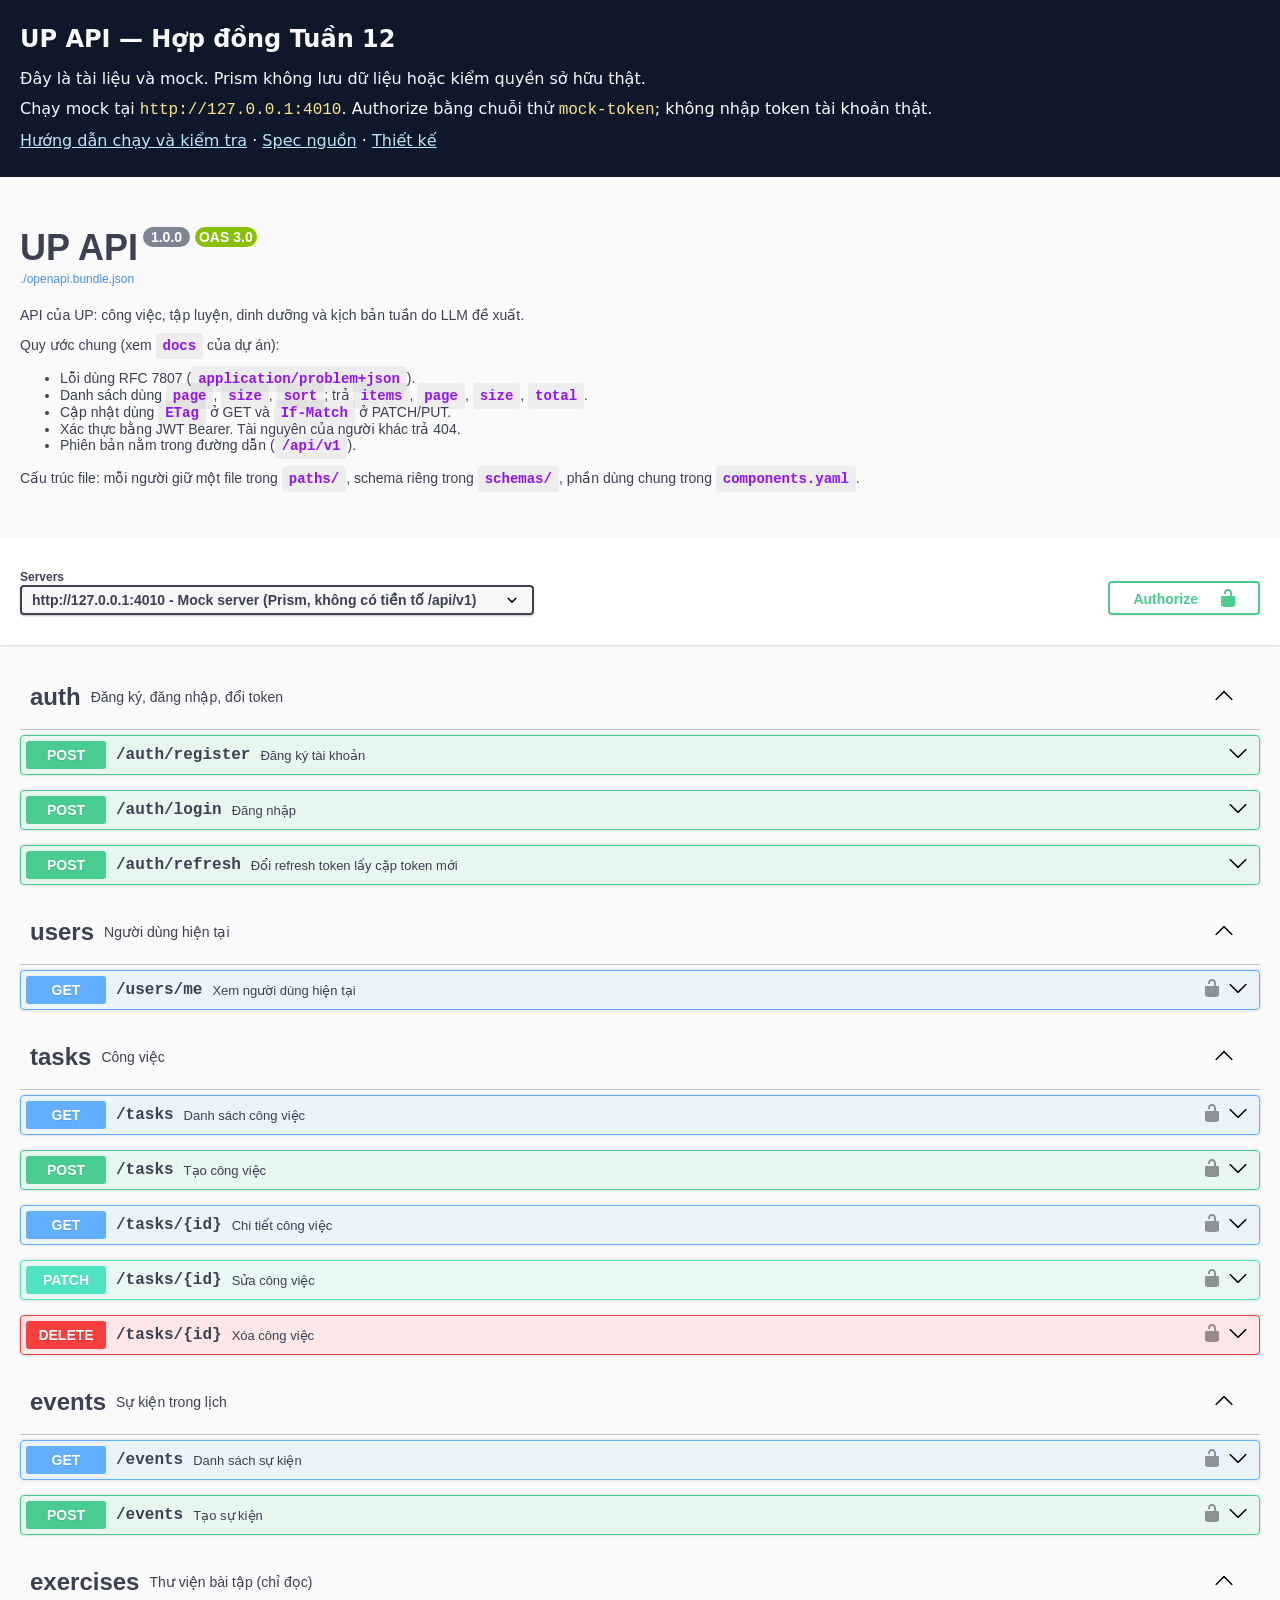
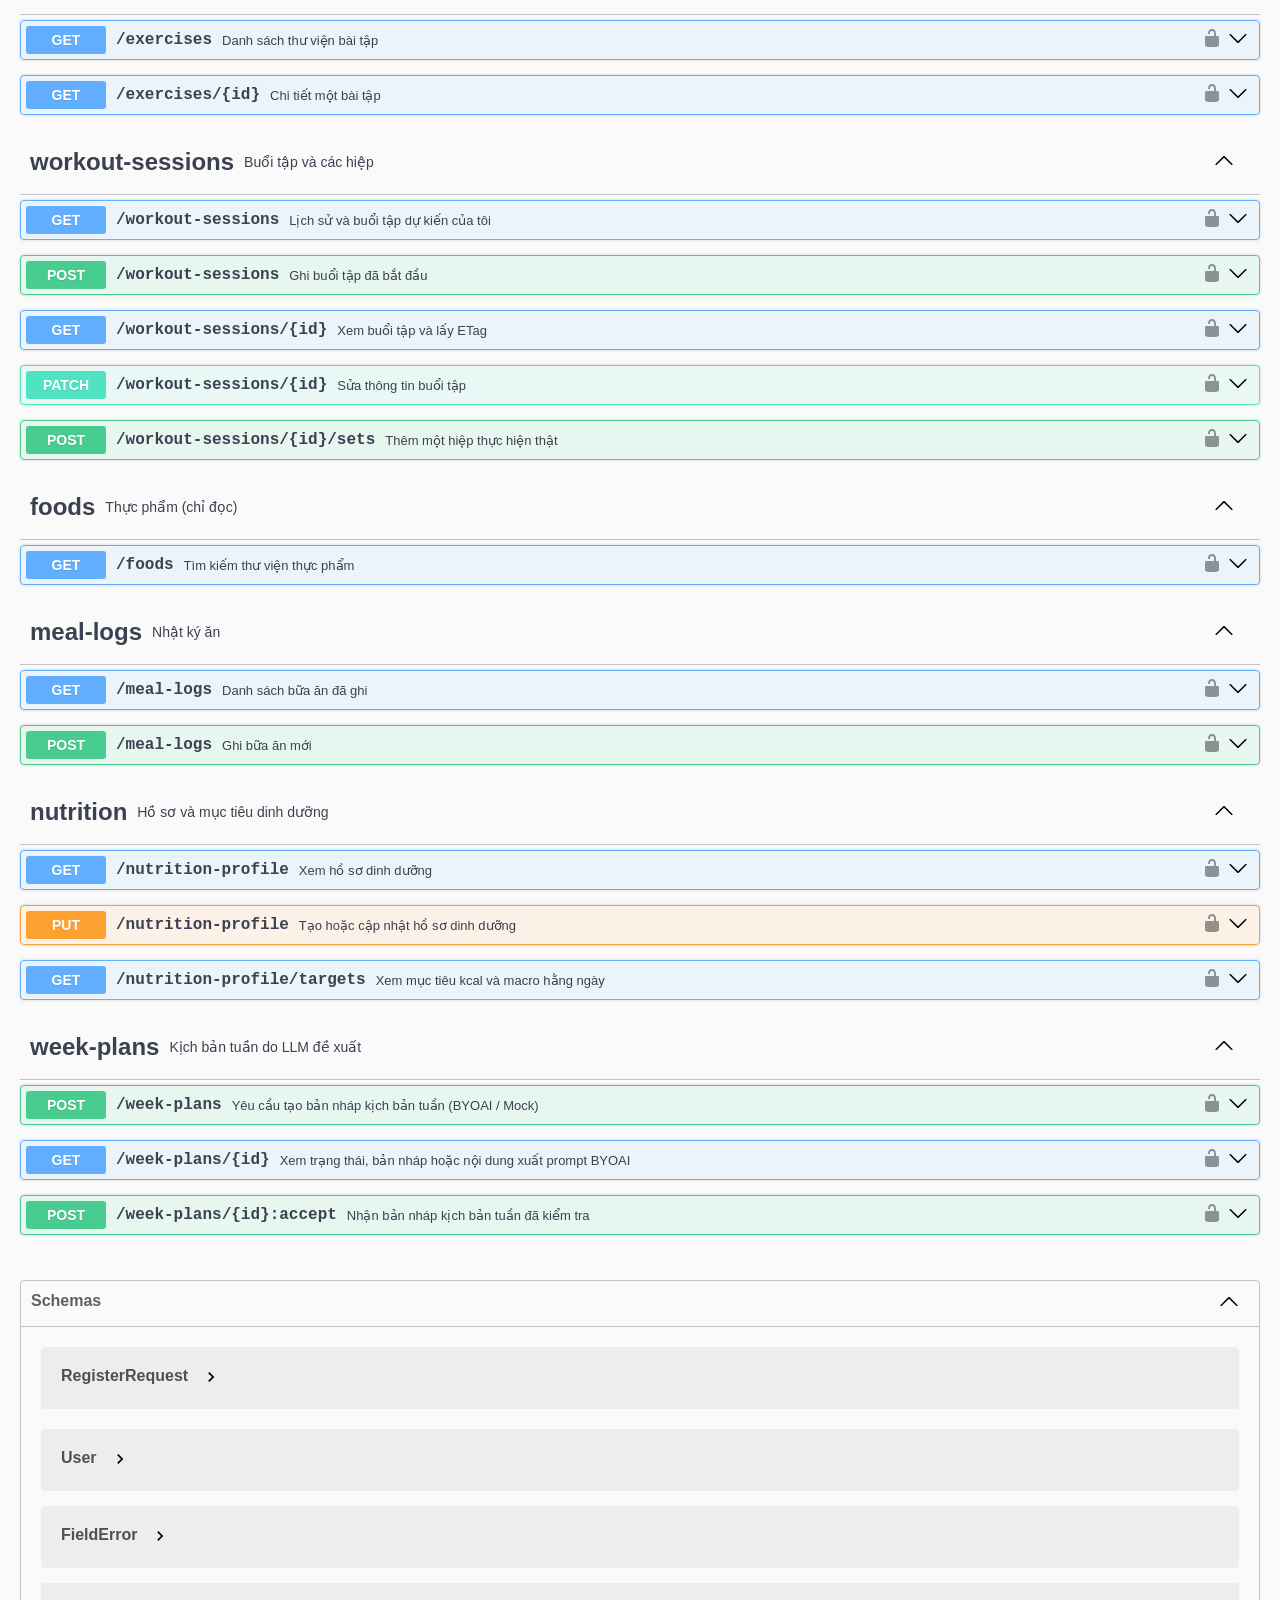
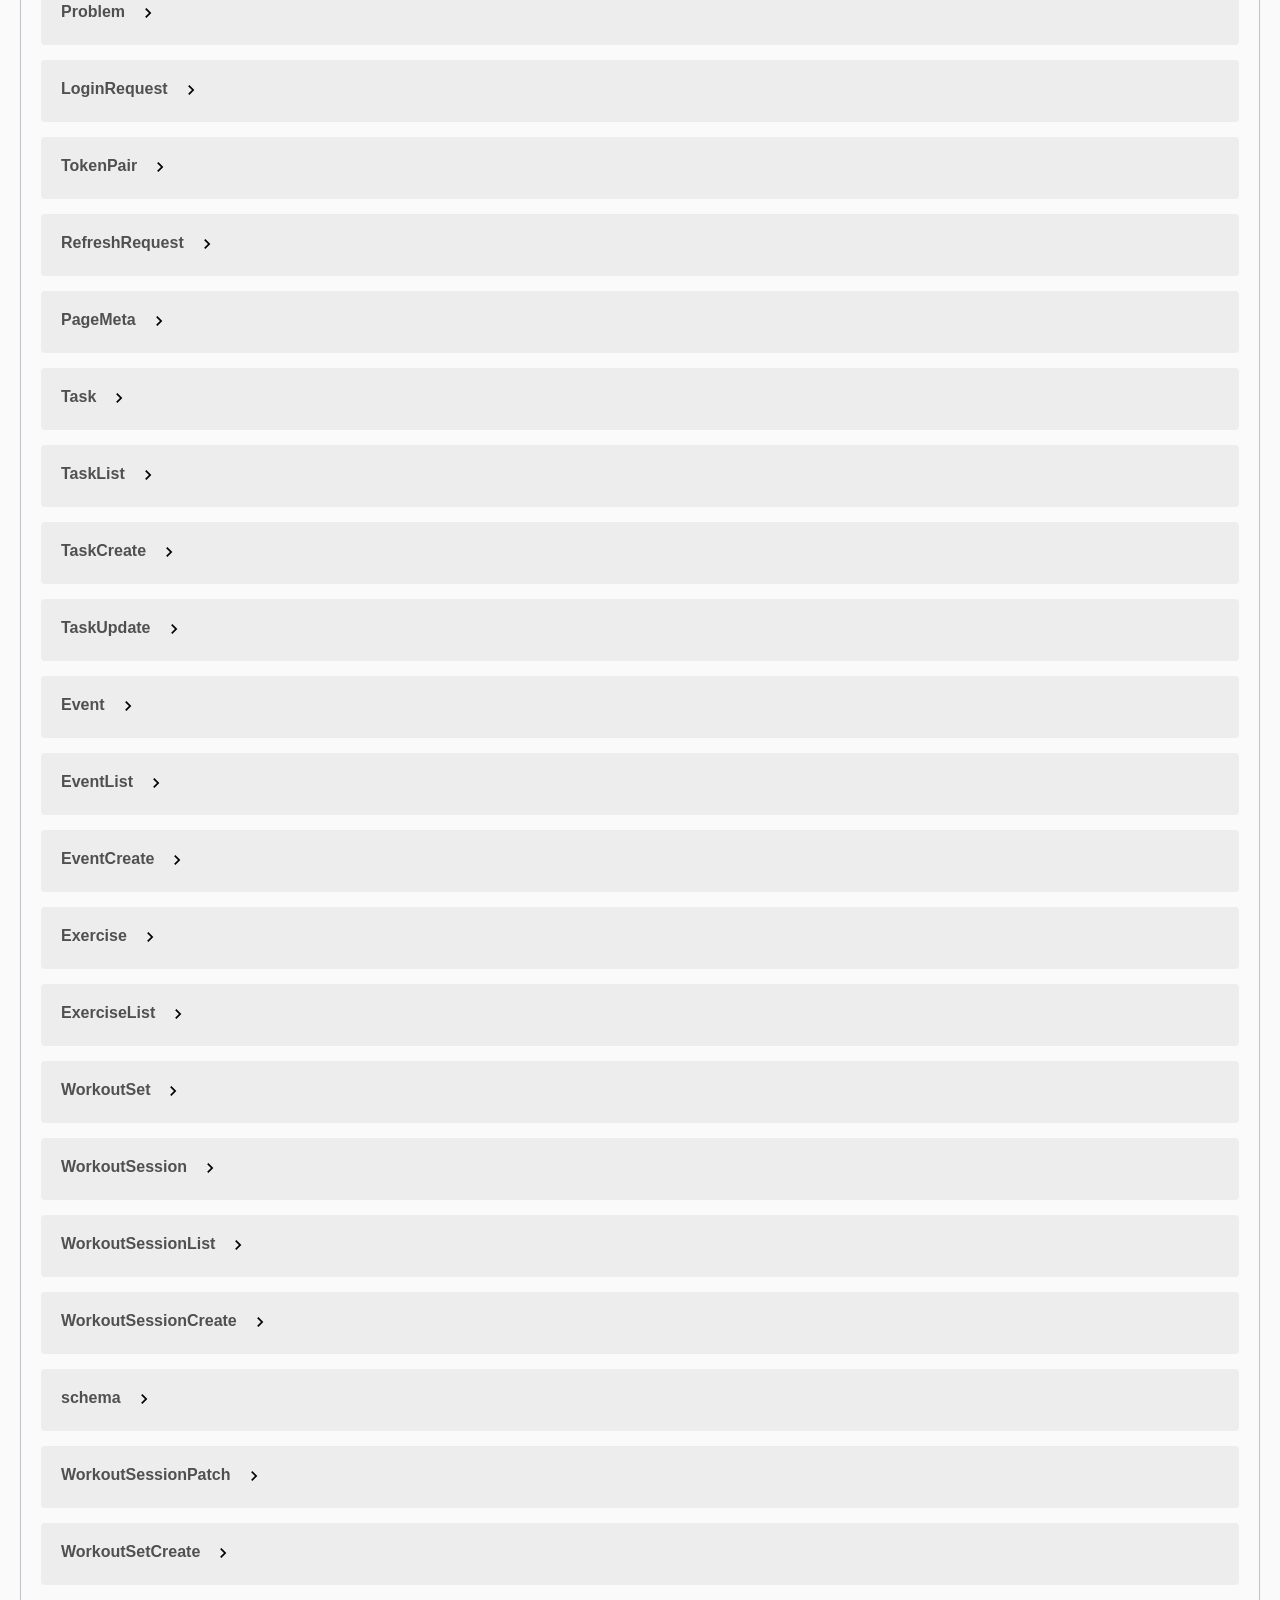
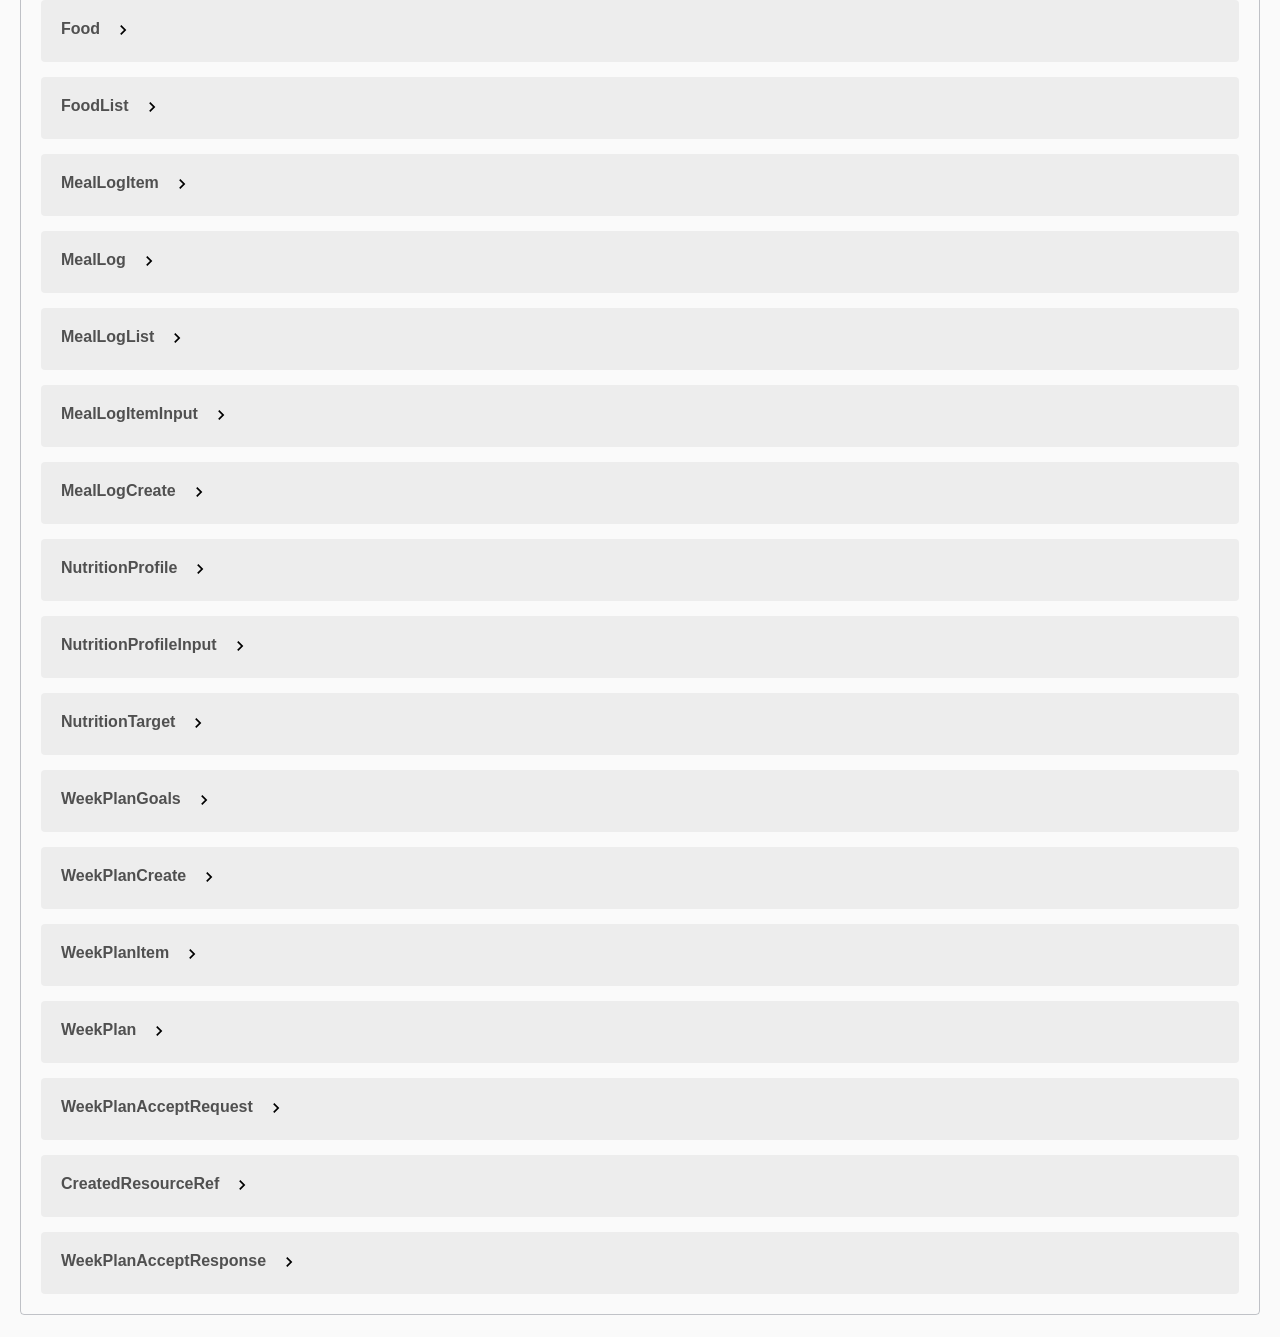
==== api/index.html @ ec5138c1 "feat(docs): add local Swagger UI and browser evidence" ====
<!doctype html>
<html lang="vi">
<head>
  <meta charset="utf-8">
  <meta name="viewport" content="width=device-width, initial-scale=1">
  <title>UP API — Swagger UI Tuần 12</title>
  <link rel="icon" href="data:,">
  <link rel="stylesheet" href="./vendor/swagger-ui/swagger-ui.css">
  <style>
    body { margin: 0; background: #fafafa; }
    .intro { padding: 20px max(20px, calc((100% - 1460px) / 2)); background: #0f172a; color: #f8fafc; font: 16px/1.6 system-ui, sans-serif; }
    .intro h1 { font-size: 24px; margin: 0 0 8px; }
    .intro p { margin: 4px 0; }
    .intro a { color: #bae6fd; }
    .intro code { color: #fde68a; }
    .load-error { margin: 24px; color: #9f1239; font: 16px/1.6 system-ui, sans-serif; }
  </style>
</head>
<body>
  <header class="intro">
    <h1>UP API — Hợp đồng Tuần 12</h1>
    <p>Đây là tài liệu và mock. Prism không lưu dữ liệu hoặc kiểm quyền sở hữu thật.</p>
    <p>Chạy mock tại <code>http://127.0.0.1:4010</code>. Authorize bằng chuỗi thử <code>mock-token</code>; không nhập token tài khoản thật.</p>
    <p><a href="./README.md">Hướng dẫn chạy và kiểm tra</a> · <a href="./openapi.yaml">Spec nguồn</a> · <a href="../design/design.md">Thiết kế</a></p>
  </header>
  <main id="swagger-ui" aria-label="Tài liệu OpenAPI tương tác"></main>
  <p id="load-error" class="load-error" role="alert" hidden>Không tải được Swagger UI hoặc hợp đồng. Hãy chạy HTTP server từ thư mục gốc UP và kiểm tra api/openapi.bundle.json đã được tạo.</p>
  <script src="./vendor/swagger-ui/swagger-ui-bundle.js"></script>
  <script src="./swagger-init.js"></script>
</body>
</html>
---- api/vendor/swagger-ui/swagger-ui.css ----
.swagger-ui{color:#3b4151;font-family:sans-serif}.swagger-ui html{line-height:1.15;-ms-text-size-adjust:100%;-webkit-text-size-adjust:100%}.swagger-ui body{margin:0}.swagger-ui article,.swagger-ui aside,.swagger-ui footer,.swagger-ui header,.swagger-ui nav,.swagger-ui section{display:block}.swagger-ui h1{font-size:2em;margin:.67em 0}.swagger-ui figcaption,.swagger-ui figure,.swagger-ui main{display:block}.swagger-ui figure{margin:1em 40px}.swagger-ui hr{box-sizing:content-box;height:0;overflow:visible}.swagger-ui pre{font-family:monospace,monospace;font-size:1em}.swagger-ui a{background-color:transparent;-webkit-text-decoration-skip:objects}.swagger-ui abbr[title]{border-bottom:none;text-decoration:underline;-webkit-text-decoration:underline dotted;text-decoration:underline dotted}.swagger-ui b,.swagger-ui strong{font-weight:inherit;font-weight:bolder}.swagger-ui code,.swagger-ui kbd,.swagger-ui samp{font-family:monospace,monospace;font-size:1em}.swagger-ui dfn{font-style:italic}.swagger-ui mark{background-color:#ff0;color:#000}.swagger-ui small{font-size:80%}.swagger-ui sub,.swagger-ui sup{font-size:75%;line-height:0;position:relative;vertical-align:baseline}.swagger-ui sub{bottom:-.25em}.swagger-ui sup{top:-.5em}.swagger-ui audio,.swagger-ui video{display:inline-block}.swagger-ui audio:not([controls]){display:none;height:0}.swagger-ui img{border-style:none}.swagger-ui svg:not(:root){overflow:hidden}.swagger-ui button,.swagger-ui input,.swagger-ui optgroup,.swagger-ui select,.swagger-ui textarea{font-family:sans-serif;font-size:100%;line-height:1.15;margin:0}.swagger-ui button,.swagger-ui input{overflow:visible}.swagger-ui button,.swagger-ui select{text-transform:none}.swagger-ui [type=reset],.swagger-ui [type=submit],.swagger-ui button,.swagger-ui html [type=button]{-webkit-appearance:button}.swagger-ui [type=button]::-moz-focus-inner,.swagger-ui [type=reset]::-moz-focus-inner,.swagger-ui [type=submit]::-moz-focus-inner,.swagger-ui button::-moz-focus-inner{border-style:none;padding:0}.swagger-ui [type=button]:-moz-focusring,.swagger-ui [type=reset]:-moz-focusring,.swagger-ui [type=submit]:-moz-focusring,.swagger-ui button:-moz-focusring{outline:1px dotted ButtonText}.swagger-ui fieldset{padding:.35em .75em .625em}.swagger-ui legend{box-sizing:border-box;color:inherit;display:table;max-width:100%;padding:0;white-space:normal}.swagger-ui progress{display:inline-block;vertical-align:baseline}.swagger-ui textarea{overflow:auto}.swagger-ui [type=checkbox],.swagger-ui [type=radio]{box-sizing:border-box;padding:0}.swagger-ui [type=number]::-webkit-inner-spin-button,.swagger-ui [type=number]::-webkit-outer-spin-button{height:auto}.swagger-ui [type=search]{-webkit-appearance:textfield;outline-offset:-2px}.swagger-ui [type=search]::-webkit-search-cancel-button,.swagger-ui [type=search]::-webkit-search-decoration{-webkit-appearance:none}.swagger-ui ::-webkit-file-upload-button{-webkit-appearance:button;font:inherit}.swagger-ui details,.swagger-ui menu{display:block}.swagger-ui summary{display:list-item}.swagger-ui canvas{display:inline-block}.swagger-ui [hidden],.swagger-ui template{display:none}.swagger-ui .debug *{outline:1px solid gold}.swagger-ui .debug-white *{outline:1px solid #fff}.swagger-ui .debug-black *{outline:1px solid #000}.swagger-ui .debug-grid{background:transparent url([data-uri]) repeat 0 0}.swagger-ui .debug-grid-16{background:transparent url([data-uri]) repeat 0 0}.swagger-ui .debug-grid-8-solid{background:#fff url([data-uri]) repeat 0 0}.swagger-ui .debug-grid-16-solid{background:#fff url([data-uri]) repeat 0 0}.swagger-ui .border-box,.swagger-ui a,.swagger-ui article,.swagger-ui body,.swagger-ui code,.swagger-ui dd,.swagger-ui div,.swagger-ui dl,.swagger-ui dt,.swagger-ui fieldset,.swagger-ui footer,.swagger-ui form,.swagger-ui h1,.swagger-ui h2,.swagger-ui h3,.swagger-ui h4,.swagger-ui h5,.swagger-ui h6,.swagger-ui header,.swagger-ui html,.swagger-ui input[type=email],.swagger-ui input[type=number],.swagger-ui input[type=password],.swagger-ui input[type=tel],.swagger-ui input[type=text],.swagger-ui input[type=url],.swagger-ui legend,.swagger-ui li,.swagger-ui main,.swagger-ui ol,.swagger-ui p,.swagger-ui pre,.swagger-ui section,.swagger-ui table,.swagger-ui td,.swagger-ui textarea,.swagger-ui th,.swagger-ui tr,.swagger-ui ul{box-sizing:border-box}.swagger-ui .aspect-ratio{height:0;position:relative}.swagger-ui .aspect-ratio--16x9{padding-bottom:56.25%}.swagger-ui .aspect-ratio--9x16{padding-bottom:177.77%}.swagger-ui .aspect-ratio--4x3{padding-bottom:75%}.swagger-ui .aspect-ratio--3x4{padding-bottom:133.33%}.swagger-ui .aspect-ratio--6x4{padding-bottom:66.6%}.swagger-ui .aspect-ratio--4x6{padding-bottom:150%}.swagger-ui .aspect-ratio--8x5{padding-bottom:62.5%}.swagger-ui .aspect-ratio--5x8{padding-bottom:160%}.swagger-ui .aspect-ratio--7x5{padding-bottom:71.42%}.swagger-ui .aspect-ratio--5x7{padding-bottom:140%}.swagger-ui .aspect-ratio--1x1{padding-bottom:100%}.swagger-ui .aspect-ratio--object{bottom:0;height:100%;left:0;position:absolute;right:0;top:0;width:100%;z-index:100}@media screen and (min-width:30em){.swagger-ui .aspect-ratio-ns{height:0;position:relative}.swagger-ui .aspect-ratio--16x9-ns{padding-bottom:56.25%}.swagger-ui .aspect-ratio--9x16-ns{padding-bottom:177.77%}.swagger-ui .aspect-ratio--4x3-ns{padding-bottom:75%}.swagger-ui .aspect-ratio--3x4-ns{padding-bottom:133.33%}.swagger-ui .aspect-ratio--6x4-ns{padding-bottom:66.6%}.swagger-ui .aspect-ratio--4x6-ns{padding-bottom:150%}.swagger-ui .aspect-ratio--8x5-ns{padding-bottom:62.5%}.swagger-ui .aspect-ratio--5x8-ns{padding-bottom:160%}.swagger-ui .aspect-ratio--7x5-ns{padding-bottom:71.42%}.swagger-ui .aspect-ratio--5x7-ns{padding-bottom:140%}.swagger-ui .aspect-ratio--1x1-ns{padding-bottom:100%}.swagger-ui .aspect-ratio--object-ns{bottom:0;height:100%;left:0;position:absolute;right:0;top:0;width:100%;z-index:100}}@media screen and (min-width:30em)and (max-width:60em){.swagger-ui .aspect-ratio-m{height:0;position:relative}.swagger-ui .aspect-ratio--16x9-m{padding-bottom:56.25%}.swagger-ui .aspect-ratio--9x16-m{padding-bottom:177.77%}.swagger-ui .aspect-ratio--4x3-m{padding-bottom:75%}.swagger-ui .aspect-ratio--3x4-m{padding-bottom:133.33%}.swagger-ui .aspect-ratio--6x4-m{padding-bottom:66.6%}.swagger-ui .aspect-ratio--4x6-m{padding-bottom:150%}.swagger-ui .aspect-ratio--8x5-m{padding-bottom:62.5%}.swagger-ui .aspect-ratio--5x8-m{padding-bottom:160%}.swagger-ui .aspect-ratio--7x5-m{padding-bottom:71.42%}.swagger-ui .aspect-ratio--5x7-m{padding-bottom:140%}.swagger-ui .aspect-ratio--1x1-m{padding-bottom:100%}.swagger-ui .aspect-ratio--object-m{bottom:0;height:100%;left:0;position:absolute;right:0;top:0;width:100%;z-index:100}}@media screen and (min-width:60em){.swagger-ui .aspect-ratio-l{height:0;position:relative}.swagger-ui .aspect-ratio--16x9-l{padding-bottom:56.25%}.swagger-ui .aspect-ratio--9x16-l{padding-bottom:177.77%}.swagger-ui .aspect-ratio--4x3-l{padding-bottom:75%}.swagger-ui .aspect-ratio--3x4-l{padding-bottom:133.33%}.swagger-ui .aspect-ratio--6x4-l{padding-bottom:66.6%}.swagger-ui .aspect-ratio--4x6-l{padding-bottom:150%}.swagger-ui .aspect-ratio--8x5-l{padding-bottom:62.5%}.swagger-ui .aspect-ratio--5x8-l{padding-bottom:160%}.swagger-ui .aspect-ratio--7x5-l{padding-bottom:71.42%}.swagger-ui .aspect-ratio--5x7-l{padding-bottom:140%}.swagger-ui .aspect-ratio--1x1-l{padding-bottom:100%}.swagger-ui .aspect-ratio--object-l{bottom:0;height:100%;left:0;position:absolute;right:0;top:0;width:100%;z-index:100}}.swagger-ui img{max-width:100%}.swagger-ui .cover{background-size:cover!important}.swagger-ui .contain{background-size:contain!important}@media screen and (min-width:30em){.swagger-ui .cover-ns{background-size:cover!important}.swagger-ui .contain-ns{background-size:contain!important}}@media screen and (min-width:30em)and (max-width:60em){.swagger-ui .cover-m{background-size:cover!important}.swagger-ui .contain-m{background-size:contain!important}}@media screen and (min-width:60em){.swagger-ui .cover-l{background-size:cover!important}.swagger-ui .contain-l{background-size:contain!important}}.swagger-ui .bg-center{background-position:50%;background-repeat:no-repeat}.swagger-ui .bg-top{background-position:top;background-repeat:no-repeat}.swagger-ui .bg-right{background-position:100%;background-repeat:no-repeat}.swagger-ui .bg-bottom{background-position:bottom;background-repeat:no-repeat}.swagger-ui .bg-left{background-position:0;background-repeat:no-repeat}@media screen and (min-width:30em){.swagger-ui .bg-center-ns{background-position:50%;background-repeat:no-repeat}.swagger-ui .bg-top-ns{background-position:top;background-repeat:no-repeat}.swagger-ui .bg-right-ns{background-position:100%;background-repeat:no-repeat}.swagger-ui .bg-bottom-ns{background-position:bottom;background-repeat:no-repeat}.swagger-ui .bg-left-ns{background-position:0;background-repeat:no-repeat}}@media screen and (min-width:30em)and (max-width:60em){.swagger-ui .bg-center-m{background-position:50%;background-repeat:no-repeat}.swagger-ui .bg-top-m{background-position:top;background-repeat:no-repeat}.swagger-ui .bg-right-m{background-position:100%;background-repeat:no-repeat}.swagger-ui .bg-bottom-m{background-position:bottom;background-repeat:no-repeat}.swagger-ui .bg-left-m{background-position:0;background-repeat:no-repeat}}@media screen and (min-width:60em){.swagger-ui .bg-center-l{background-position:50%;background-repeat:no-repeat}.swagger-ui .bg-top-l{background-position:top;background-repeat:no-repeat}.swagger-ui .bg-right-l{background-position:100%;background-repeat:no-repeat}.swagger-ui .bg-bottom-l{background-position:bottom;background-repeat:no-repeat}.swagger-ui .bg-left-l{background-position:0;background-repeat:no-repeat}}.swagger-ui .outline{outline:1px solid}.swagger-ui .outline-transparent{outline:1px solid transparent}.swagger-ui .outline-0{outline:0}@media screen and (min-width:30em){.swagger-ui .outline-ns{outline:1px solid}.swagger-ui .outline-transparent-ns{outline:1px solid transparent}.swagger-ui .outline-0-ns{outline:0}}@media screen and (min-width:30em)and (max-width:60em){.swagger-ui .outline-m{outline:1px solid}.swagger-ui .outline-transparent-m{outline:1px solid transparent}.swagger-ui .outline-0-m{outline:0}}@media screen and (min-width:60em){.swagger-ui .outline-l{outline:1px solid}.swagger-ui .outline-transparent-l{outline:1px solid transparent}.swagger-ui .outline-0-l{outline:0}}.swagger-ui .ba{border-style:solid;border-width:1px}.swagger-ui .bt{border-top-style:solid;border-top-width:1px}.swagger-ui .br{border-right-style:solid;border-right-width:1px}.swagger-ui .bb{border-bottom-style:solid;border-bottom-width:1px}.swagger-ui .bl{border-left-style:solid;border-left-width:1px}.swagger-ui .bn{border-style:none;border-width:0}@media screen and (min-width:30em){.swagger-ui .ba-ns{border-style:solid;border-width:1px}.swagger-ui .bt-ns{border-top-style:solid;border-top-width:1px}.swagger-ui .br-ns{border-right-style:solid;border-right-width:1px}.swagger-ui .bb-ns{border-bottom-style:solid;border-bottom-width:1px}.swagger-ui .bl-ns{border-left-style:solid;border-left-width:1px}.swagger-ui .bn-ns{border-style:none;border-width:0}}@media screen and (min-width:30em)and (max-width:60em){.swagger-ui .ba-m{border-style:solid;border-width:1px}.swagger-ui .bt-m{border-top-style:solid;border-top-width:1px}.swagger-ui .br-m{border-right-style:solid;border-right-width:1px}.swagger-ui .bb-m{border-bottom-style:solid;border-bottom-width:1px}.swagger-ui .bl-m{border-left-style:solid;border-left-width:1px}.swagger-ui .bn-m{border-style:none;border-width:0}}@media screen and (min-width:60em){.swagger-ui .ba-l{border-style:solid;border-width:1px}.swagger-ui .bt-l{border-top-style:solid;border-top-width:1px}.swagger-ui .br-l{border-right-style:solid;border-right-width:1px}.swagger-ui .bb-l{border-bottom-style:solid;border-bottom-width:1px}.swagger-ui .bl-l{border-left-style:solid;border-left-width:1px}.swagger-ui .bn-l{border-style:none;border-width:0}}.swagger-ui .b--black{border-color:#000}.swagger-ui .b--near-black{border-color:#111}.swagger-ui .b--dark-gray{border-color:#333}.swagger-ui .b--mid-gray{border-color:#555}.swagger-ui .b--gray{border-color:#777}.swagger-ui .b--silver{border-color:#999}.swagger-ui .b--light-silver{border-color:#aaa}.swagger-ui .b--moon-gray{border-color:#ccc}.swagger-ui .b--light-gray{border-color:#eee}.swagger-ui .b--near-white{border-color:#f4f4f4}.swagger-ui .b--white{border-color:#fff}.swagger-ui .b--white-90{border-color:hsla(0,0%,100%,.9)}.swagger-ui .b--white-80{border-color:hsla(0,0%,100%,.8)}.swagger-ui .b--white-70{border-color:hsla(0,0%,100%,.7)}.swagger-ui .b--white-60{border-color:hsla(0,0%,100%,.6)}.swagger-ui .b--white-50{border-color:hsla(0,0%,100%,.5)}.swagger-ui .b--white-40{border-color:hsla(0,0%,100%,.4)}.swagger-ui .b--white-30{border-color:hsla(0,0%,100%,.3)}.swagger-ui .b--white-20{border-color:hsla(0,0%,100%,.2)}.swagger-ui .b--white-10{border-color:hsla(0,0%,100%,.1)}.swagger-ui .b--white-05{border-color:hsla(0,0%,100%,.05)}.swagger-ui .b--white-025{border-color:hsla(0,0%,100%,.025)}.swagger-ui .b--white-0125{border-color:hsla(0,0%,100%,.013)}.swagger-ui .b--black-90{border-color:rgba(0,0,0,.9)}.swagger-ui .b--black-80{border-color:rgba(0,0,0,.8)}.swagger-ui .b--black-70{border-color:rgba(0,0,0,.7)}.swagger-ui .b--black-60{border-color:rgba(0,0,0,.6)}.swagger-ui .b--black-50{border-color:rgba(0,0,0,.5)}.swagger-ui .b--black-40{border-color:rgba(0,0,0,.4)}.swagger-ui .b--black-30{border-color:rgba(0,0,0,.3)}.swagger-ui .b--black-20{border-color:rgba(0,0,0,.2)}.swagger-ui .b--black-10{border-color:rgba(0,0,0,.1)}.swagger-ui .b--black-05{border-color:rgba(0,0,0,.05)}.swagger-ui .b--black-025{border-color:rgba(0,0,0,.025)}.swagger-ui .b--black-0125{border-color:rgba(0,0,0,.013)}.swagger-ui .b--dark-red{border-color:#e7040f}.swagger-ui .b--red{border-color:#ff4136}.swagger-ui .b--light-red{border-color:#ff725c}.swagger-ui .b--orange{border-color:#ff6300}.swagger-ui .b--gold{border-color:#ffb700}.swagger-ui .b--yellow{border-color:gold}.swagger-ui .b--light-yellow{border-color:#fbf1a9}.swagger-ui .b--purple{border-color:#5e2ca5}.swagger-ui .b--light-purple{border-color:#a463f2}.swagger-ui .b--dark-pink{border-color:#d5008f}.swagger-ui .b--hot-pink{border-color:#ff41b4}.swagger-ui .b--pink{border-color:#ff80cc}.swagger-ui .b--light-pink{border-color:#ffa3d7}.swagger-ui .b--dark-green{border-color:#137752}.swagger-ui .b--green{border-color:#19a974}.swagger-ui .b--light-green{border-color:#9eebcf}.swagger-ui .b--navy{border-color:#001b44}.swagger-ui .b--dark-blue{border-color:#00449e}.swagger-ui .b--blue{border-color:#357edd}.swagger-ui .b--light-blue{border-color:#96ccff}.swagger-ui .b--lightest-blue{border-color:#cdecff}.swagger-ui .b--washed-blue{border-color:#f6fffe}.swagger-ui .b--washed-green{border-color:#e8fdf5}.swagger-ui .b--washed-yellow{border-color:#fffceb}.swagger-ui .b--washed-red{border-color:#ffdfdf}.swagger-ui .b--transparent{border-color:transparent}.swagger-ui .b--inherit{border-color:inherit}.swagger-ui .br0{border-radius:0}.swagger-ui .br1{border-radius:.125rem}.swagger-ui .br2{border-radius:.25rem}.swagger-ui .br3{border-radius:.5rem}.swagger-ui .br4{border-radius:1rem}.swagger-ui .br-100{border-radius:100%}.swagger-ui .br-pill{border-radius:9999px}.swagger-ui .br--bottom{border-top-left-radius:0;border-top-right-radius:0}.swagger-ui .br--top{border-bottom-left-radius:0;border-bottom-right-radius:0}.swagger-ui .br--right{border-bottom-left-radius:0;border-top-left-radius:0}.swagger-ui .br--left{border-bottom-right-radius:0;border-top-right-radius:0}@media screen and (min-width:30em){.swagger-ui .br0-ns{border-radius:0}.swagger-ui .br1-ns{border-radius:.125rem}.swagger-ui .br2-ns{border-radius:.25rem}.swagger-ui .br3-ns{border-radius:.5rem}.swagger-ui .br4-ns{border-radius:1rem}.swagger-ui .br-100-ns{border-radius:100%}.swagger-ui .br-pill-ns{border-radius:9999px}.swagger-ui .br--bottom-ns{border-top-left-radius:0;border-top-right-radius:0}.swagger-ui .br--top-ns{border-bottom-left-radius:0;border-bottom-right-radius:0}.swagger-ui .br--right-ns{border-bottom-left-radius:0;border-top-left-radius:0}.swagger-ui .br--left-ns{border-bottom-right-radius:0;border-top-right-radius:0}}@media screen and (min-width:30em)and (max-width:60em){.swagger-ui .br0-m{border-radius:0}.swagger-ui .br1-m{border-radius:.125rem}.swagger-ui .br2-m{border-radius:.25rem}.swagger-ui .br3-m{border-radius:.5rem}.swagger-ui .br4-m{border-radius:1rem}.swagger-ui .br-100-m{border-radius:100%}.swagger-ui .br-pill-m{border-radius:9999px}.swagger-ui .br--bottom-m{border-top-left-radius:0;border-top-right-radius:0}.swagger-ui .br--top-m{border-bottom-left-radius:0;border-bottom-right-radius:0}.swagger-ui .br--right-m{border-bottom-left-radius:0;border-top-left-radius:0}.swagger-ui .br--left-m{border-bottom-right-radius:0;border-top-right-radius:0}}@media screen and (min-width:60em){.swagger-ui .br0-l{border-radius:0}.swagger-ui .br1-l{border-radius:.125rem}.swagger-ui .br2-l{border-radius:.25rem}.swagger-ui .br3-l{border-radius:.5rem}.swagger-ui .br4-l{border-radius:1rem}.swagger-ui .br-100-l{border-radius:100%}.swagger-ui .br-pill-l{border-radius:9999px}.swagger-ui .br--bottom-l{border-top-left-radius:0;border-top-right-radius:0}.swagger-ui .br--top-l{border-bottom-left-radius:0;border-bottom-right-radius:0}.swagger-ui .br--right-l{border-bottom-left-radius:0;border-top-left-radius:0}.swagger-ui .br--left-l{border-bottom-right-radius:0;border-top-right-radius:0}}.swagger-ui .b--dotted{border-style:dotted}.swagger-ui .b--dashed{border-style:dashed}.swagger-ui .b--solid{border-style:solid}.swagger-ui .b--none{border-style:none}@media screen and (min-width:30em){.swagger-ui .b--dotted-ns{border-style:dotted}.swagger-ui .b--dashed-ns{border-style:dashed}.swagger-ui .b--solid-ns{border-style:solid}.swagger-ui .b--none-ns{border-style:none}}@media screen and (min-width:30em)and (max-width:60em){.swagger-ui .b--dotted-m{border-style:dotted}.swagger-ui .b--dashed-m{border-style:dashed}.swagger-ui .b--solid-m{border-style:solid}.swagger-ui .b--none-m{border-style:none}}@media screen and (min-width:60em){.swagger-ui .b--dotted-l{border-style:dotted}.swagger-ui .b--dashed-l{border-style:dashed}.swagger-ui .b--solid-l{border-style:solid}.swagger-ui .b--none-l{border-style:none}}.swagger-ui .bw0{border-width:0}.swagger-ui .bw1{border-width:.125rem}.swagger-ui .bw2{border-width:.25rem}.swagger-ui .bw3{border-width:.5rem}.swagger-ui .bw4{border-width:1rem}.swagger-ui .bw5{border-width:2rem}.swagger-ui .bt-0{border-top-width:0}.swagger-ui .br-0{border-right-width:0}.swagger-ui .bb-0{border-bottom-width:0}.swagger-ui .bl-0{border-left-width:0}@media screen and (min-width:30em){.swagger-ui .bw0-ns{border-width:0}.swagger-ui .bw1-ns{border-width:.125rem}.swagger-ui .bw2-ns{border-width:.25rem}.swagger-ui .bw3-ns{border-width:.5rem}.swagger-ui .bw4-ns{border-width:1rem}.swagger-ui .bw5-ns{border-width:2rem}.swagger-ui .bt-0-ns{border-top-width:0}.swagger-ui .br-0-ns{border-right-width:0}.swagger-ui .bb-0-ns{border-bottom-width:0}.swagger-ui .bl-0-ns{border-left-width:0}}@media screen and (min-width:30em)and (max-width:60em){.swagger-ui .bw0-m{border-width:0}.swagger-ui .bw1-m{border-width:.125rem}.swagger-ui .bw2-m{border-width:.25rem}.swagger-ui .bw3-m{border-width:.5rem}.swagger-ui .bw4-m{border-width:1rem}.swagger-ui .bw5-m{border-width:2rem}.swagger-ui .bt-0-m{border-top-width:0}.swagger-ui .br-0-m{border-right-width:0}.swagger-ui .bb-0-m{border-bottom-width:0}.swagger-ui .bl-0-m{border-left-width:0}}@media screen and (min-width:60em){.swagger-ui .bw0-l{border-width:0}.swagger-ui .bw1-l{border-width:.125rem}.swagger-ui .bw2-l{border-width:.25rem}.swagger-ui .bw3-l{border-width:.5rem}.swagger-ui .bw4-l{border-width:1rem}.swagger-ui .bw5-l{border-width:2rem}.swagger-ui .bt-0-l{border-top-width:0}.swagger-ui .br-0-l{border-right-width:0}.swagger-ui .bb-0-l{border-bottom-width:0}.swagger-ui .bl-0-l{border-left-width:0}}.swagger-ui .shadow-1{box-shadow:0 0 4px 2px rgba(0,0,0,.2)}.swagger-ui .shadow-2{box-shadow:0 0 8px 2px rgba(0,0,0,.2)}.swagger-ui .shadow-3{box-shadow:2px 2px 4px 2px rgba(0,0,0,.2)}.swagger-ui .shadow-4{box-shadow:2px 2px 8px 0 rgba(0,0,0,.2)}.swagger-ui .shadow-5{box-shadow:4px 4px 8px 0 rgba(0,0,0,.2)}@media screen and (min-width:30em){.swagger-ui .shadow-1-ns{box-shadow:0 0 4px 2px rgba(0,0,0,.2)}.swagger-ui .shadow-2-ns{box-shadow:0 0 8px 2px rgba(0,0,0,.2)}.swagger-ui .shadow-3-ns{box-shadow:2px 2px 4px 2px rgba(0,0,0,.2)}.swagger-ui .shadow-4-ns{box-shadow:2px 2px 8px 0 rgba(0,0,0,.2)}.swagger-ui .shadow-5-ns{box-shadow:4px 4px 8px 0 rgba(0,0,0,.2)}}@media screen and (min-width:30em)and (max-width:60em){.swagger-ui .shadow-1-m{box-shadow:0 0 4px 2px rgba(0,0,0,.2)}.swagger-ui .shadow-2-m{box-shadow:0 0 8px 2px rgba(0,0,0,.2)}.swagger-ui .shadow-3-m{box-shadow:2px 2px 4px 2px rgba(0,0,0,.2)}.swagger-ui .shadow-4-m{box-shadow:2px 2px 8px 0 rgba(0,0,0,.2)}.swagger-ui .shadow-5-m{box-shadow:4px 4px 8px 0 rgba(0,0,0,.2)}}@media screen and (min-width:60em){.swagger-ui .shadow-1-l{box-shadow:0 0 4px 2px rgba(0,0,0,.2)}.swagger-ui .shadow-2-l{box-shadow:0 0 8px 2px rgba(0,0,0,.2)}.swagger-ui .shadow-3-l{box-shadow:2px 2px 4px 2px rgba(0,0,0,.2)}.swagger-ui .shadow-4-l{box-shadow:2px 2px 8px 0 rgba(0,0,0,.2)}.swagger-ui .shadow-5-l{box-shadow:4px 4px 8px 0 rgba(0,0,0,.2)}}.swagger-ui .pre{overflow-x:auto;overflow-y:hidden;overflow:scroll}.swagger-ui .top-0{top:0}.swagger-ui .right-0{right:0}.swagger-ui .bottom-0{bottom:0}.swagger-ui .left-0{left:0}.swagger-ui .top-1{top:1rem}.swagger-ui .right-1{right:1rem}.swagger-ui .bottom-1{bottom:1rem}.swagger-ui .left-1{left:1rem}.swagger-ui .top-2{top:2rem}.swagger-ui .right-2{right:2rem}.swagger-ui .bottom-2{bottom:2rem}.swagger-ui .left-2{left:2rem}.swagger-ui .top--1{top:-1rem}.swagger-ui .right--1{right:-1rem}.swagger-ui .bottom--1{bottom:-1rem}.swagger-ui .left--1{left:-1rem}.swagger-ui .top--2{top:-2rem}.swagger-ui .right--2{right:-2rem}.swagger-ui .bottom--2{bottom:-2rem}.swagger-ui .left--2{left:-2rem}.swagger-ui .absolute--fill{bottom:0;left:0;right:0;top:0}@media screen and (min-width:30em){.swagger-ui .top-0-ns{top:0}.swagger-ui .left-0-ns{left:0}.swagger-ui .right-0-ns{right:0}.swagger-ui .bottom-0-ns{bottom:0}.swagger-ui .top-1-ns{top:1rem}.swagger-ui .left-1-ns{left:1rem}.swagger-ui .right-1-ns{right:1rem}.swagger-ui .bottom-1-ns{bottom:1rem}.swagger-ui .top-2-ns{top:2rem}.swagger-ui .left-2-ns{left:2rem}.swagger-ui .right-2-ns{right:2rem}.swagger-ui .bottom-2-ns{bottom:2rem}.swagger-ui .top--1-ns{top:-1rem}.swagger-ui .right--1-ns{right:-1rem}.swagger-ui .bottom--1-ns{bottom:-1rem}.swagger-ui .left--1-ns{left:-1rem}.swagger-ui .top--2-ns{top:-2rem}.swagger-ui .right--2-ns{right:-2rem}.swagger-ui .bottom--2-ns{bottom:-2rem}.swagger-ui .left--2-ns{left:-2rem}.swagger-ui .absolute--fill-ns{bottom:0;left:0;right:0;top:0}}@media screen and (min-width:30em)and (max-width:60em){.swagger-ui .top-0-m{top:0}.swagger-ui .left-0-m{left:0}.swagger-ui .right-0-m{right:0}.swagger-ui .bottom-0-m{bottom:0}.swagger-ui .top-1-m{top:1rem}.swagger-ui .left-1-m{left:1rem}.swagger-ui .right-1-m{right:1rem}.swagger-ui .bottom-1-m{bottom:1rem}.swagger-ui .top-2-m{top:2rem}.swagger-ui .left-2-m{left:2rem}.swagger-ui .right-2-m{right:2rem}.swagger-ui .bottom-2-m{bottom:2rem}.swagger-ui .top--1-m{top:-1rem}.swagger-ui .right--1-m{right:-1rem}.swagger-ui .bottom--1-m{bottom:-1rem}.swagger-ui .left--1-m{left:-1rem}.swagger-ui .top--2-m{top:-2rem}.swagger-ui .right--2-m{right:-2rem}.swagger-ui .bottom--2-m{bottom:-2rem}.swagger-ui .left--2-m{left:-2rem}.swagger-ui .absolute--fill-m{bottom:0;left:0;right:0;top:0}}@media screen and (min-width:60em){.swagger-ui .top-0-l{top:0}.swagger-ui .left-0-l{left:0}.swagger-ui .right-0-l{right:0}.swagger-ui .bottom-0-l{bottom:0}.swagger-ui .top-1-l{top:1rem}.swagger-ui .left-1-l{left:1rem}.swagger-ui .right-1-l{right:1rem}.swagger-ui .bottom-1-l{bottom:1rem}.swagger-ui .top-2-l{top:2rem}.swagger-ui .left-2-l{left:2rem}.swagger-ui .right-2-l{right:2rem}.swagger-ui .bottom-2-l{bottom:2rem}.swagger-ui .top--1-l{top:-1rem}.swagger-ui .right--1-l{right:-1rem}.swagger-ui .bottom--1-l{bottom:-1rem}.swagger-ui .left--1-l{left:-1rem}.swagger-ui .top--2-l{top:-2rem}.swagger-ui .right--2-l{right:-2rem}.swagger-ui .bottom--2-l{bottom:-2rem}.swagger-ui .left--2-l{left:-2rem}.swagger-ui .absolute--fill-l{bottom:0;left:0;right:0;top:0}}.swagger-ui .cf:after,.swagger-ui .cf:before{content:" ";display:table}.swagger-ui .cf:after{clear:both}.swagger-ui .cf{zoom:1}.swagger-ui .cl{clear:left}.swagger-ui .cr{clear:right}.swagger-ui .cb{clear:both}.swagger-ui .cn{clear:none}@media screen and (min-width:30em){.swagger-ui .cl-ns{clear:left}.swagger-ui .cr-ns{clear:right}.swagger-ui .cb-ns{clear:both}.swagger-ui .cn-ns{clear:none}}@media screen and (min-width:30em)and (max-width:60em){.swagger-ui .cl-m{clear:left}.swagger-ui .cr-m{clear:right}.swagger-ui .cb-m{clear:both}.swagger-ui .cn-m{clear:none}}@media screen and (min-width:60em){.swagger-ui .cl-l{clear:left}.swagger-ui .cr-l{clear:right}.swagger-ui .cb-l{clear:both}.swagger-ui .cn-l{clear:none}}.swagger-ui .flex{display:flex}.swagger-ui .inline-flex{display:inline-flex}.swagger-ui .flex-auto{flex:1 1 auto;min-height:0;min-width:0}.swagger-ui .flex-none{flex:none}.swagger-ui .flex-column{flex-direction:column}.swagger-ui .flex-row{flex-direction:row}.swagger-ui .flex-wrap{flex-wrap:wrap}.swagger-ui .flex-nowrap{flex-wrap:nowrap}.swagger-ui .flex-wrap-reverse{flex-wrap:wrap-reverse}.swagger-ui .flex-column-reverse{flex-direction:column-reverse}.swagger-ui .flex-row-reverse{flex-direction:row-reverse}.swagger-ui .items-start{align-items:flex-start}.swagger-ui .items-end{align-items:flex-end}.swagger-ui .items-center{align-items:center}.swagger-ui .items-baseline{align-items:baseline}.swagger-ui .items-stretch{align-items:stretch}.swagger-ui .self-start{align-self:flex-start}.swagger-ui .self-end{align-self:flex-end}.swagger-ui .self-center{align-self:center}.swagger-ui .self-baseline{align-self:baseline}.swagger-ui .self-stretch{align-self:stretch}.swagger-ui .justify-start{justify-content:flex-start}.swagger-ui .justify-end{justify-content:flex-end}.swagger-ui .justify-center{justify-content:center}.swagger-ui .justify-between{justify-content:space-between}.swagger-ui .justify-around{justify-content:space-around}.swagger-ui .content-start{align-content:flex-start}.swagger-ui .content-end{align-content:flex-end}.swagger-ui .content-center{align-content:center}.swagger-ui .content-between{align-content:space-between}.swagger-ui .content-around{align-content:space-around}.swagger-ui .content-stretch{align-content:stretch}.swagger-ui .order-0{order:0}.swagger-ui .order-1{order:1}.swagger-ui .order-2{order:2}.swagger-ui .order-3{order:3}.swagger-ui .order-4{order:4}.swagger-ui .order-5{order:5}.swagger-ui .order-6{order:6}.swagger-ui .order-7{order:7}.swagger-ui .order-8{order:8}.swagger-ui .order-last{order:99999}.swagger-ui .flex-grow-0{flex-grow:0}.swagger-ui .flex-grow-1{flex-grow:1}.swagger-ui .flex-shrink-0{flex-shrink:0}.swagger-ui .flex-shrink-1{flex-shrink:1}@media screen and (min-width:30em){.swagger-ui .flex-ns{display:flex}.swagger-ui .inline-flex-ns{display:inline-flex}.swagger-ui .flex-auto-ns{flex:1 1 auto;min-height:0;min-width:0}.swagger-ui .flex-none-ns{flex:none}.swagger-ui .flex-column-ns{flex-direction:column}.swagger-ui .flex-row-ns{flex-direction:row}.swagger-ui .flex-wrap-ns{flex-wrap:wrap}.swagger-ui .flex-nowrap-ns{flex-wrap:nowrap}.swagger-ui .flex-wrap-reverse-ns{flex-wrap:wrap-reverse}.swagger-ui .flex-column-reverse-ns{flex-direction:column-reverse}.swagger-ui .flex-row-reverse-ns{flex-direction:row-reverse}.swagger-ui .items-start-ns{align-items:flex-start}.swagger-ui .items-end-ns{align-items:flex-end}.swagger-ui .items-center-ns{align-items:center}.swagger-ui .items-baseline-ns{align-items:baseline}.swagger-ui .items-stretch-ns{align-items:stretch}.swagger-ui .self-start-ns{align-self:flex-start}.swagger-ui .self-end-ns{align-self:flex-end}.swagger-ui .self-center-ns{align-self:center}.swagger-ui .self-baseline-ns{align-self:baseline}.swagger-ui .self-stretch-ns{align-self:stretch}.swagger-ui .justify-start-ns{justify-content:flex-start}.swagger-ui .justify-end-ns{justify-content:flex-end}.swagger-ui .justify-center-ns{justify-content:center}.swagger-ui .justify-between-ns{justify-content:space-between}.swagger-ui .justify-around-ns{justify-content:space-around}.swagger-ui .content-start-ns{align-content:flex-start}.swagger-ui .content-end-ns{align-content:flex-end}.swagger-ui .content-center-ns{align-content:center}.swagger-ui .content-between-ns{align-content:space-between}.swagger-ui .content-around-ns{align-content:space-around}.swagger-ui .content-stretch-ns{align-content:stretch}.swagger-ui .order-0-ns{order:0}.swagger-ui .order-1-ns{order:1}.swagger-ui .order-2-ns{order:2}.swagger-ui .order-3-ns{order:3}.swagger-ui .order-4-ns{order:4}.swagger-ui .order-5-ns{order:5}.swagger-ui .order-6-ns{order:6}.swagger-ui .order-7-ns{order:7}.swagger-ui .order-8-ns{order:8}.swagger-ui .order-last-ns{order:99999}.swagger-ui .flex-grow-0-ns{flex-grow:0}.swagger-ui .flex-grow-1-ns{flex-grow:1}.swagger-ui .flex-shrink-0-ns{flex-shrink:0}.swagger-ui .flex-shrink-1-ns{flex-shrink:1}}@media screen and (min-width:30em)and (max-width:60em){.swagger-ui .flex-m{display:flex}.swagger-ui .inline-flex-m{display:inline-flex}.swagger-ui .flex-auto-m{flex:1 1 auto;min-height:0;min-width:0}.swagger-ui .flex-none-m{flex:none}.swagger-ui .flex-column-m{flex-direction:column}.swagger-ui .flex-row-m{flex-direction:row}.swagger-ui .flex-wrap-m{flex-wrap:wrap}.swagger-ui .flex-nowrap-m{flex-wrap:nowrap}.swagger-ui .flex-wrap-reverse-m{flex-wrap:wrap-reverse}.swagger-ui .flex-column-reverse-m{flex-direction:column-reverse}.swagger-ui .flex-row-reverse-m{flex-direction:row-reverse}.swagger-ui .items-start-m{align-items:flex-start}.swagger-ui .items-end-m{align-items:flex-end}.swagger-ui .items-center-m{align-items:center}.swagger-ui .items-baseline-m{align-items:baseline}.swagger-ui .items-stretch-m{align-items:stretch}.swagger-ui .self-start-m{align-self:flex-start}.swagger-ui .self-end-m{align-self:flex-end}.swagger-ui .self-center-m{align-self:center}.swagger-ui .self-baseline-m{align-self:baseline}.swagger-ui .self-stretch-m{align-self:stretch}.swagger-ui .justify-start-m{justify-content:flex-start}.swagger-ui .justify-end-m{justify-content:flex-end}.swagger-ui .justify-center-m{justify-content:center}.swagger-ui .justify-between-m{justify-content:space-between}.swagger-ui .justify-around-m{justify-content:space-around}.swagger-ui .content-start-m{align-content:flex-start}.swagger-ui .content-end-m{align-content:flex-end}.swagger-ui .content-center-m{align-content:center}.swagger-ui .content-between-m{align-content:space-between}.swagger-ui .content-around-m{align-content:space-around}.swagger-ui .content-stretch-m{align-content:stretch}.swagger-ui .order-0-m{order:0}.swagger-ui .order-1-m{order:1}.swagger-ui .order-2-m{order:2}.swagger-ui .order-3-m{order:3}.swagger-ui .order-4-m{order:4}.swagger-ui .order-5-m{order:5}.swagger-ui .order-6-m{order:6}.swagger-ui .order-7-m{order:7}.swagger-ui .order-8-m{order:8}.swagger-ui .order-last-m{order:99999}.swagger-ui .flex-grow-0-m{flex-grow:0}.swagger-ui .flex-grow-1-m{flex-grow:1}.swagger-ui .flex-shrink-0-m{flex-shrink:0}.swagger-ui .flex-shrink-1-m{flex-shrink:1}}@media screen and (min-width:60em){.swagger-ui .flex-l{display:flex}.swagger-ui .inline-flex-l{display:inline-flex}.swagger-ui .flex-auto-l{flex:1 1 auto;min-height:0;min-width:0}.swagger-ui .flex-none-l{flex:none}.swagger-ui .flex-column-l{flex-direction:column}.swagger-ui .flex-row-l{flex-direction:row}.swagger-ui .flex-wrap-l{flex-wrap:wrap}.swagger-ui .flex-nowrap-l{flex-wrap:nowrap}.swagger-ui .flex-wrap-reverse-l{flex-wrap:wrap-reverse}.swagger-ui .flex-column-reverse-l{flex-direction:column-reverse}.swagger-ui .flex-row-reverse-l{flex-direction:row-reverse}.swagger-ui .items-start-l{align-items:flex-start}.swagger-ui .items-end-l{align-items:flex-end}.swagger-ui .items-center-l{align-items:center}.swagger-ui .items-baseline-l{align-items:baseline}.swagger-ui .items-stretch-l{align-items:stretch}.swagger-ui .self-start-l{align-self:flex-start}.swagger-ui .self-end-l{align-self:flex-end}.swagger-ui .self-center-l{align-self:center}.swagger-ui .self-baseline-l{align-self:baseline}.swagger-ui .self-stretch-l{align-self:stretch}.swagger-ui .justify-start-l{justify-content:flex-start}.swagger-ui .justify-end-l{justify-content:flex-end}.swagger-ui .justify-center-l{justify-content:center}.swagger-ui .justify-between-l{justify-content:space-between}.swagger-ui .justify-around-l{justify-content:space-around}.swagger-ui .content-start-l{align-content:flex-start}.swagger-ui .content-end-l{align-content:flex-end}.swagger-ui .content-center-l{align-content:center}.swagger-ui .content-between-l{align-content:space-between}.swagger-ui .content-around-l{align-content:space-around}.swagger-ui .content-stretch-l{align-content:stretch}.swagger-ui .order-0-l{order:0}.swagger-ui .order-1-l{order:1}.swagger-ui .order-2-l{order:2}.swagger-ui .order-3-l{order:3}.swagger-ui .order-4-l{order:4}.swagger-ui .order-5-l{order:5}.swagger-ui .order-6-l{order:6}.swagger-ui .order-7-l{order:7}.swagger-ui .order-8-l{order:8}.swagger-ui .order-last-l{order:99999}.swagger-ui .flex-grow-0-l{flex-grow:0}.swagger-ui .flex-grow-1-l{flex-grow:1}.swagger-ui .flex-shrink-0-l{flex-shrink:0}.swagger-ui .flex-shrink-1-l{flex-shrink:1}}.swagger-ui .dn{display:none}.swagger-ui .di{display:inline}.swagger-ui .db{display:block}.swagger-ui .dib{display:inline-block}.swagger-ui .dit{display:inline-table}.swagger-ui .dt{display:table}.swagger-ui .dtc{display:table-cell}.swagger-ui .dt-row{display:table-row}.swagger-ui .dt-row-group{display:table-row-group}.swagger-ui .dt-column{display:table-column}.swagger-ui .dt-column-group{display:table-column-group}.swagger-ui .dt--fixed{table-layout:fixed;width:100%}@media screen and (min-width:30em){.swagger-ui .dn-ns{display:none}.swagger-ui .di-ns{display:inline}.swagger-ui .db-ns{display:block}.swagger-ui .dib-ns{display:inline-block}.swagger-ui .dit-ns{display:inline-table}.swagger-ui .dt-ns{display:table}.swagger-ui .dtc-ns{display:table-cell}.swagger-ui .dt-row-ns{display:table-row}.swagger-ui .dt-row-group-ns{display:table-row-group}.swagger-ui .dt-column-ns{display:table-column}.swagger-ui .dt-column-group-ns{display:table-column-group}.swagger-ui .dt--fixed-ns{table-layout:fixed;width:100%}}@media screen and (min-width:30em)and (max-width:60em){.swagger-ui .dn-m{display:none}.swagger-ui .di-m{display:inline}.swagger-ui .db-m{display:block}.swagger-ui .dib-m{display:inline-block}.swagger-ui .dit-m{display:inline-table}.swagger-ui .dt-m{display:table}.swagger-ui .dtc-m{display:table-cell}.swagger-ui .dt-row-m{display:table-row}.swagger-ui .dt-row-group-m{display:table-row-group}.swagger-ui .dt-column-m{display:table-column}.swagger-ui .dt-column-group-m{display:table-column-group}.swagger-ui .dt--fixed-m{table-layout:fixed;width:100%}}@media screen and (min-width:60em){.swagger-ui .dn-l{display:none}.swagger-ui .di-l{display:inline}.swagger-ui .db-l{display:block}.swagger-ui .dib-l{display:inline-block}.swagger-ui .dit-l{display:inline-table}.swagger-ui .dt-l{display:table}.swagger-ui .dtc-l{display:table-cell}.swagger-ui .dt-row-l{display:table-row}.swagger-ui .dt-row-group-l{display:table-row-group}.swagger-ui .dt-column-l{display:table-column}.swagger-ui .dt-column-group-l{display:table-column-group}.swagger-ui .dt--fixed-l{table-layout:fixed;width:100%}}.swagger-ui .fl{_display:inline;float:left}.swagger-ui .fr{_display:inline;float:right}.swagger-ui .fn{float:none}@media screen and (min-width:30em){.swagger-ui .fl-ns{_display:inline;float:left}.swagger-ui .fr-ns{_display:inline;float:right}.swagger-ui .fn-ns{float:none}}@media screen and (min-width:30em)and (max-width:60em){.swagger-ui .fl-m{_display:inline;float:left}.swagger-ui .fr-m{_display:inline;float:right}.swagger-ui .fn-m{float:none}}@media screen and (min-width:60em){.swagger-ui .fl-l{_display:inline;float:left}.swagger-ui .fr-l{_display:inline;float:right}.swagger-ui .fn-l{float:none}}.swagger-ui .sans-serif{font-family:-apple-system,BlinkMacSystemFont,avenir next,avenir,helvetica,helvetica neue,ubuntu,roboto,noto,segoe ui,arial,sans-serif}.swagger-ui .serif{font-family:georgia,serif}.swagger-ui .system-sans-serif{font-family:sans-serif}.swagger-ui .system-serif{font-family:serif}.swagger-ui .code,.swagger-ui code{font-family:Consolas,monaco,monospace}.swagger-ui .courier{font-family:Courier Next,courier,monospace}.swagger-ui .helvetica{font-family:helvetica neue,helvetica,sans-serif}.swagger-ui .avenir{font-family:avenir next,avenir,sans-serif}.swagger-ui .athelas{font-family:athelas,georgia,serif}.swagger-ui .georgia{font-family:georgia,serif}.swagger-ui .times{font-family:times,serif}.swagger-ui .bodoni{font-family:Bodoni MT,serif}.swagger-ui .calisto{font-family:Calisto MT,serif}.swagger-ui .garamond{font-family:garamond,serif}.swagger-ui .baskerville{font-family:baskerville,serif}.swagger-ui .i{font-style:italic}.swagger-ui .fs-normal{font-style:normal}@media screen and (min-width:30em){.swagger-ui .i-ns{font-style:italic}.swagger-ui .fs-normal-ns{font-style:normal}}@media screen and (min-width:30em)and (max-width:60em){.swagger-ui .i-m{font-style:italic}.swagger-ui .fs-normal-m{font-style:normal}}@media screen and (min-width:60em){.swagger-ui .i-l{font-style:italic}.swagger-ui .fs-normal-l{font-style:normal}}.swagger-ui .normal{font-weight:400}.swagger-ui .b{font-weight:700}.swagger-ui .fw1{font-weight:100}.swagger-ui .fw2{font-weight:200}.swagger-ui .fw3{font-weight:300}.swagger-ui .fw4{font-weight:400}.swagger-ui .fw5{font-weight:500}.swagger-ui .fw6{font-weight:600}.swagger-ui .fw7{font-weight:700}.swagger-ui .fw8{font-weight:800}.swagger-ui .fw9{font-weight:900}@media screen and (min-width:30em){.swagger-ui .normal-ns{font-weight:400}.swagger-ui .b-ns{font-weight:700}.swagger-ui .fw1-ns{font-weight:100}.swagger-ui .fw2-ns{font-weight:200}.swagger-ui .fw3-ns{font-weight:300}.swagger-ui .fw4-ns{font-weight:400}.swagger-ui .fw5-ns{font-weight:500}.swagger-ui .fw6-ns{font-weight:600}.swagger-ui .fw7-ns{font-weight:700}.swagger-ui .fw8-ns{font-weight:800}.swagger-ui .fw9-ns{font-weight:900}}@media screen and (min-width:30em)and (max-width:60em){.swagger-ui .normal-m{font-weight:400}.swagger-ui .b-m{font-weight:700}.swagger-ui .fw1-m{font-weight:100}.swagger-ui .fw2-m{font-weight:200}.swagger-ui .fw3-m{font-weight:300}.swagger-ui .fw4-m{font-weight:400}.swagger-ui .fw5-m{font-weight:500}.swagger-ui .fw6-m{font-weight:600}.swagger-ui .fw7-m{font-weight:700}.swagger-ui .fw8-m{font-weight:800}.swagger-ui .fw9-m{font-weight:900}}@media screen and (min-width:60em){.swagger-ui .normal-l{font-weight:400}.swagger-ui .b-l{font-weight:700}.swagger-ui .fw1-l{font-weight:100}.swagger-ui .fw2-l{font-weight:200}.swagger-ui .fw3-l{font-weight:300}.swagger-ui .fw4-l{font-weight:400}.swagger-ui .fw5-l{font-weight:500}.swagger-ui .fw6-l{font-weight:600}.swagger-ui .fw7-l{font-weight:700}.swagger-ui .fw8-l{font-weight:800}.swagger-ui .fw9-l{font-weight:900}}.swagger-ui .input-reset{-webkit-appearance:none;-moz-appearance:none}.swagger-ui .button-reset::-moz-focus-inner,.swagger-ui .input-reset::-moz-focus-inner{border:0;padding:0}.swagger-ui .h1{height:1rem}.swagger-ui .h2{height:2rem}.swagger-ui .h3{height:4rem}.swagger-ui .h4{height:8rem}.swagger-ui .h5{height:16rem}.swagger-ui .h-25{height:25%}.swagger-ui .h-50{height:50%}.swagger-ui .h-75{height:75%}.swagger-ui .h-100{height:100%}.swagger-ui .min-h-100{min-height:100%}.swagger-ui .vh-25{height:25vh}.swagger-ui .vh-50{height:50vh}.swagger-ui .vh-75{height:75vh}.swagger-ui .vh-100{height:100vh}.swagger-ui .min-vh-100{min-height:100vh}.swagger-ui .h-auto{height:auto}.swagger-ui .h-inherit{height:inherit}@media screen and (min-width:30em){.swagger-ui .h1-ns{height:1rem}.swagger-ui .h2-ns{height:2rem}.swagger-ui .h3-ns{height:4rem}.swagger-ui .h4-ns{height:8rem}.swagger-ui .h5-ns{height:16rem}.swagger-ui .h-25-ns{height:25%}.swagger-ui .h-50-ns{height:50%}.swagger-ui .h-75-ns{height:75%}.swagger-ui .h-100-ns{height:100%}.swagger-ui .min-h-100-ns{min-height:100%}.swagger-ui .vh-25-ns{height:25vh}.swagger-ui .vh-50-ns{height:50vh}.swagger-ui .vh-75-ns{height:75vh}.swagger-ui .vh-100-ns{height:100vh}.swagger-ui .min-vh-100-ns{min-height:100vh}.swagger-ui .h-auto-ns{height:auto}.swagger-ui .h-inherit-ns{height:inherit}}@media screen and (min-width:30em)and (max-width:60em){.swagger-ui .h1-m{height:1rem}.swagger-ui .h2-m{height:2rem}.swagger-ui .h3-m{height:4rem}.swagger-ui .h4-m{height:8rem}.swagger-ui .h5-m{height:16rem}.swagger-ui .h-25-m{height:25%}.swagger-ui .h-50-m{height:50%}.swagger-ui .h-75-m{height:75%}.swagger-ui .h-100-m{height:100%}.swagger-ui .min-h-100-m{min-height:100%}.swagger-ui .vh-25-m{height:25vh}.swagger-ui .vh-50-m{height:50vh}.swagger-ui .vh-75-m{height:75vh}.swagger-ui .vh-100-m{height:100vh}.swagger-ui .min-vh-100-m{min-height:100vh}.swagger-ui .h-auto-m{height:auto}.swagger-ui .h-inherit-m{height:inherit}}@media screen and (min-width:60em){.swagger-ui .h1-l{height:1rem}.swagger-ui .h2-l{height:2rem}.swagger-ui .h3-l{height:4rem}.swagger-ui .h4-l{height:8rem}.swagger-ui .h5-l{height:16rem}.swagger-ui .h-25-l{height:25%}.swagger-ui .h-50-l{height:50%}.swagger-ui .h-75-l{height:75%}.swagger-ui .h-100-l{height:100%}.swagger-ui .min-h-100-l{min-height:100%}.swagger-ui .vh-25-l{height:25vh}.swagger-ui .vh-50-l{height:50vh}.swagger-ui .vh-75-l{height:75vh}.swagger-ui .vh-100-l{height:100vh}.swagger-ui .min-vh-100-l{min-height:100vh}.swagger-ui .h-auto-l{height:auto}.swagger-ui .h-inherit-l{height:inherit}}.swagger-ui .tracked{letter-spacing:.1em}.swagger-ui .tracked-tight{letter-spacing:-.05em}.swagger-ui .tracked-mega{letter-spacing:.25em}@media screen and (min-width:30em){.swagger-ui .tracked-ns{letter-spacing:.1em}.swagger-ui .tracked-tight-ns{letter-spacing:-.05em}.swagger-ui .tracked-mega-ns{letter-spacing:.25em}}@media screen and (min-width:30em)and (max-width:60em){.swagger-ui .tracked-m{letter-spacing:.1em}.swagger-ui .tracked-tight-m{letter-spacing:-.05em}.swagger-ui .tracked-mega-m{letter-spacing:.25em}}@media screen and (min-width:60em){.swagger-ui .tracked-l{letter-spacing:.1em}.swagger-ui .tracked-tight-l{letter-spacing:-.05em}.swagger-ui .tracked-mega-l{letter-spacing:.25em}}.swagger-ui .lh-solid{line-height:1}.swagger-ui .lh-title{line-height:1.25}.swagger-ui .lh-copy{line-height:1.5}@media screen and (min-width:30em){.swagger-ui .lh-solid-ns{line-height:1}.swagger-ui .lh-title-ns{line-height:1.25}.swagger-ui .lh-copy-ns{line-height:1.5}}@media screen and (min-width:30em)and (max-width:60em){.swagger-ui .lh-solid-m{line-height:1}.swagger-ui .lh-title-m{line-height:1.25}.swagger-ui .lh-copy-m{line-height:1.5}}@media screen and (min-width:60em){.swagger-ui .lh-solid-l{line-height:1}.swagger-ui .lh-title-l{line-height:1.25}.swagger-ui .lh-copy-l{line-height:1.5}}.swagger-ui .link{-webkit-text-decoration:none;text-decoration:none}.swagger-ui .link,.swagger-ui .link:active,.swagger-ui .link:focus,.swagger-ui .link:hover,.swagger-ui .link:link,.swagger-ui .link:visited{transition:color .15s ease-in}.swagger-ui .link:focus{outline:1px dotted currentColor}.swagger-ui .list{list-style-type:none}.swagger-ui .mw-100{max-width:100%}.swagger-ui .mw1{max-width:1rem}.swagger-ui .mw2{max-width:2rem}.swagger-ui .mw3{max-width:4rem}.swagger-ui .mw4{max-width:8rem}.swagger-ui .mw5{max-width:16rem}.swagger-ui .mw6{max-width:32rem}.swagger-ui .mw7{max-width:48rem}.swagger-ui .mw8{max-width:64rem}.swagger-ui .mw9{max-width:96rem}.swagger-ui .mw-none{max-width:none}@media screen and (min-width:30em){.swagger-ui .mw-100-ns{max-width:100%}.swagger-ui .mw1-ns{max-width:1rem}.swagger-ui .mw2-ns{max-width:2rem}.swagger-ui .mw3-ns{max-width:4rem}.swagger-ui .mw4-ns{max-width:8rem}.swagger-ui .mw5-ns{max-width:16rem}.swagger-ui .mw6-ns{max-width:32rem}.swagger-ui .mw7-ns{max-width:48rem}.swagger-ui .mw8-ns{max-width:64rem}.swagger-ui .mw9-ns{max-width:96rem}.swagger-ui .mw-none-ns{max-width:none}}@media screen and (min-width:30em)and (max-width:60em){.swagger-ui .mw-100-m{max-width:100%}.swagger-ui .mw1-m{max-width:1rem}.swagger-ui .mw2-m{max-width:2rem}.swagger-ui .mw3-m{max-width:4rem}.swagger-ui .mw4-m{max-width:8rem}.swagger-ui .mw5-m{max-width:16rem}.swagger-ui .mw6-m{max-width:32rem}.swagger-ui .mw7-m{max-width:48rem}.swagger-ui .mw8-m{max-width:64rem}.swagger-ui .mw9-m{max-width:96rem}.swagger-ui .mw-none-m{max-width:none}}@media screen and (min-width:60em){.swagger-ui .mw-100-l{max-width:100%}.swagger-ui .mw1-l{max-width:1rem}.swagger-ui .mw2-l{max-width:2rem}.swagger-ui .mw3-l{max-width:4rem}.swagger-ui .mw4-l{max-width:8rem}.swagger-ui .mw5-l{max-width:16rem}.swagger-ui .mw6-l{max-width:32rem}.swagger-ui .mw7-l{max-width:48rem}.swagger-ui .mw8-l{max-width:64rem}.swagger-ui .mw9-l{max-width:96rem}.swagger-ui .mw-none-l{max-width:none}}.swagger-ui .w1{width:1rem}.swagger-ui .w2{width:2rem}.swagger-ui .w3{width:4rem}.swagger-ui .w4{width:8rem}.swagger-ui .w5{width:16rem}.swagger-ui .w-10{width:10%}.swagger-ui .w-20{width:20%}.swagger-ui .w-25{width:25%}.swagger-ui .w-30{width:30%}.swagger-ui .w-33{width:33%}.swagger-ui .w-34{width:34%}.swagger-ui .w-40{width:40%}.swagger-ui .w-50{width:50%}.swagger-ui .w-60{width:60%}.swagger-ui .w-70{width:70%}.swagger-ui .w-75{width:75%}.swagger-ui .w-80{width:80%}.swagger-ui .w-90{width:90%}.swagger-ui .w-100{width:100%}.swagger-ui .w-third{width:33.3333333333%}.swagger-ui .w-two-thirds{width:66.6666666667%}.swagger-ui .w-auto{width:auto}@media screen and (min-width:30em){.swagger-ui .w1-ns{width:1rem}.swagger-ui .w2-ns{width:2rem}.swagger-ui .w3-ns{width:4rem}.swagger-ui .w4-ns{width:8rem}.swagger-ui .w5-ns{width:16rem}.swagger-ui .w-10-ns{width:10%}.swagger-ui .w-20-ns{width:20%}.swagger-ui .w-25-ns{width:25%}.swagger-ui .w-30-ns{width:30%}.swagger-ui .w-33-ns{width:33%}.swagger-ui .w-34-ns{width:34%}.swagger-ui .w-40-ns{width:40%}.swagger-ui .w-50-ns{width:50%}.swagger-ui .w-60-ns{width:60%}.swagger-ui .w-70-ns{width:70%}.swagger-ui .w-75-ns{width:75%}.swagger-ui .w-80-ns{width:80%}.swagger-ui .w-90-ns{width:90%}.swagger-ui .w-100-ns{width:100%}.swagger-ui .w-third-ns{width:33.3333333333%}.swagger-ui .w-two-thirds-ns{width:66.6666666667%}.swagger-ui .w-auto-ns{width:auto}}@media screen and (min-width:30em)and (max-width:60em){.swagger-ui .w1-m{width:1rem}.swagger-ui .w2-m{width:2rem}.swagger-ui .w3-m{width:4rem}.swagger-ui .w4-m{width:8rem}.swagger-ui .w5-m{width:16rem}.swagger-ui .w-10-m{width:10%}.swagger-ui .w-20-m{width:20%}.swagger-ui .w-25-m{width:25%}.swagger-ui .w-30-m{width:30%}.swagger-ui .w-33-m{width:33%}.swagger-ui .w-34-m{width:34%}.swagger-ui .w-40-m{width:40%}.swagger-ui .w-50-m{width:50%}.swagger-ui .w-60-m{width:60%}.swagger-ui .w-70-m{width:70%}.swagger-ui .w-75-m{width:75%}.swagger-ui .w-80-m{width:80%}.swagger-ui .w-90-m{width:90%}.swagger-ui .w-100-m{width:100%}.swagger-ui .w-third-m{width:33.3333333333%}.swagger-ui .w-two-thirds-m{width:66.6666666667%}.swagger-ui .w-auto-m{width:auto}}@media screen and (min-width:60em){.swagger-ui .w1-l{width:1rem}.swagger-ui .w2-l{width:2rem}.swagger-ui .w3-l{width:4rem}.swagger-ui .w4-l{width:8rem}.swagger-ui .w5-l{width:16rem}.swagger-ui .w-10-l{width:10%}.swagger-ui .w-20-l{width:20%}.swagger-ui .w-25-l{width:25%}.swagger-ui .w-30-l{width:30%}.swagger-ui .w-33-l{width:33%}.swagger-ui .w-34-l{width:34%}.swagger-ui .w-40-l{width:40%}.swagger-ui .w-50-l{width:50%}.swagger-ui .w-60-l{width:60%}.swagger-ui .w-70-l{width:70%}.swagger-ui .w-75-l{width:75%}.swagger-ui .w-80-l{width:80%}.swagger-ui .w-90-l{width:90%}.swagger-ui .w-100-l{width:100%}.swagger-ui .w-third-l{width:33.3333333333%}.swagger-ui .w-two-thirds-l{width:66.6666666667%}.swagger-ui .w-auto-l{width:auto}}.swagger-ui .overflow-visible{overflow:visible}.swagger-ui .overflow-hidden{overflow:hidden}.swagger-ui .overflow-scroll{overflow:scroll}.swagger-ui .overflow-auto{overflow:auto}.swagger-ui .overflow-x-visible{overflow-x:visible}.swagger-ui .overflow-x-hidden{overflow-x:hidden}.swagger-ui .overflow-x-scroll{overflow-x:scroll}.swagger-ui .overflow-x-auto{overflow-x:auto}.swagger-ui .overflow-y-visible{overflow-y:visible}.swagger-ui .overflow-y-hidden{overflow-y:hidden}.swagger-ui .overflow-y-scroll{overflow-y:scroll}.swagger-ui .overflow-y-auto{overflow-y:auto}@media screen and (min-width:30em){.swagger-ui .overflow-visible-ns{overflow:visible}.swagger-ui .overflow-hidden-ns{overflow:hidden}.swagger-ui .overflow-scroll-ns{overflow:scroll}.swagger-ui .overflow-auto-ns{overflow:auto}.swagger-ui .overflow-x-visible-ns{overflow-x:visible}.swagger-ui .overflow-x-hidden-ns{overflow-x:hidden}.swagger-ui .overflow-x-scroll-ns{overflow-x:scroll}.swagger-ui .overflow-x-auto-ns{overflow-x:auto}.swagger-ui .overflow-y-visible-ns{overflow-y:visible}.swagger-ui .overflow-y-hidden-ns{overflow-y:hidden}.swagger-ui .overflow-y-scroll-ns{overflow-y:scroll}.swagger-ui .overflow-y-auto-ns{overflow-y:auto}}@media screen and (min-width:30em)and (max-width:60em){.swagger-ui .overflow-visible-m{overflow:visible}.swagger-ui .overflow-hidden-m{overflow:hidden}.swagger-ui .overflow-scroll-m{overflow:scroll}.swagger-ui .overflow-auto-m{overflow:auto}.swagger-ui .overflow-x-visible-m{overflow-x:visible}.swagger-ui .overflow-x-hidden-m{overflow-x:hidden}.swagger-ui .overflow-x-scroll-m{overflow-x:scroll}.swagger-ui .overflow-x-auto-m{overflow-x:auto}.swagger-ui .overflow-y-visible-m{overflow-y:visible}.swagger-ui .overflow-y-hidden-m{overflow-y:hidden}.swagger-ui .overflow-y-scroll-m{overflow-y:scroll}.swagger-ui .overflow-y-auto-m{overflow-y:auto}}@media screen and (min-width:60em){.swagger-ui .overflow-visible-l{overflow:visible}.swagger-ui .overflow-hidden-l{overflow:hidden}.swagger-ui .overflow-scroll-l{overflow:scroll}.swagger-ui .overflow-auto-l{overflow:auto}.swagger-ui .overflow-x-visible-l{overflow-x:visible}.swagger-ui .overflow-x-hidden-l{overflow-x:hidden}.swagger-ui .overflow-x-scroll-l{overflow-x:scroll}.swagger-ui .overflow-x-auto-l{overflow-x:auto}.swagger-ui .overflow-y-visible-l{overflow-y:visible}.swagger-ui .overflow-y-hidden-l{overflow-y:hidden}.swagger-ui .overflow-y-scroll-l{overflow-y:scroll}.swagger-ui .overflow-y-auto-l{overflow-y:auto}}.swagger-ui .static{position:static}.swagger-ui .relative{position:relative}.swagger-ui .absolute{position:absolute}.swagger-ui .fixed{position:fixed}@media screen and (min-width:30em){.swagger-ui .static-ns{position:static}.swagger-ui .relative-ns{position:relative}.swagger-ui .absolute-ns{position:absolute}.swagger-ui .fixed-ns{position:fixed}}@media screen and (min-width:30em)and (max-width:60em){.swagger-ui .static-m{position:static}.swagger-ui .relative-m{position:relative}.swagger-ui .absolute-m{position:absolute}.swagger-ui .fixed-m{position:fixed}}@media screen and (min-width:60em){.swagger-ui .static-l{position:static}.swagger-ui .relative-l{position:relative}.swagger-ui .absolute-l{position:absolute}.swagger-ui .fixed-l{position:fixed}}.swagger-ui .o-100{opacity:1}.swagger-ui .o-90{opacity:.9}.swagger-ui .o-80{opacity:.8}.swagger-ui .o-70{opacity:.7}.swagger-ui .o-60{opacity:.6}.swagger-ui .o-50{opacity:.5}.swagger-ui .o-40{opacity:.4}.swagger-ui .o-30{opacity:.3}.swagger-ui .o-20{opacity:.2}.swagger-ui .o-10{opacity:.1}.swagger-ui .o-05{opacity:.05}.swagger-ui .o-025{opacity:.025}.swagger-ui .o-0{opacity:0}.swagger-ui .rotate-45{transform:rotate(45deg)}.swagger-ui .rotate-90{transform:rotate(90deg)}.swagger-ui .rotate-135{transform:rotate(135deg)}.swagger-ui .rotate-180{transform:rotate(180deg)}.swagger-ui .rotate-225{transform:rotate(225deg)}.swagger-ui .rotate-270{transform:rotate(270deg)}.swagger-ui .rotate-315{transform:rotate(315deg)}@media screen and (min-width:30em){.swagger-ui .rotate-45-ns{transform:rotate(45deg)}.swagger-ui .rotate-90-ns{transform:rotate(90deg)}.swagger-ui .rotate-135-ns{transform:rotate(135deg)}.swagger-ui .rotate-180-ns{transform:rotate(180deg)}.swagger-ui .rotate-225-ns{transform:rotate(225deg)}.swagger-ui .rotate-270-ns{transform:rotate(270deg)}.swagger-ui .rotate-315-ns{transform:rotate(315deg)}}@media screen and (min-width:30em)and (max-width:60em){.swagger-ui .rotate-45-m{transform:rotate(45deg)}.swagger-ui .rotate-90-m{transform:rotate(90deg)}.swagger-ui .rotate-135-m{transform:rotate(135deg)}.swagger-ui .rotate-180-m{transform:rotate(180deg)}.swagger-ui .rotate-225-m{transform:rotate(225deg)}.swagger-ui .rotate-270-m{transform:rotate(270deg)}.swagger-ui .rotate-315-m{transform:rotate(315deg)}}@media screen and (min-width:60em){.swagger-ui .rotate-45-l{transform:rotate(45deg)}.swagger-ui .rotate-90-l{transform:rotate(90deg)}.swagger-ui .rotate-135-l{transform:rotate(135deg)}.swagger-ui .rotate-180-l{transform:rotate(180deg)}.swagger-ui .rotate-225-l{transform:rotate(225deg)}.swagger-ui .rotate-270-l{transform:rotate(270deg)}.swagger-ui .rotate-315-l{transform:rotate(315deg)}}.swagger-ui .black-90{color:rgba(0,0,0,.9)}.swagger-ui .black-80{color:rgba(0,0,0,.8)}.swagger-ui .black-70{color:rgba(0,0,0,.7)}.swagger-ui .black-60{color:rgba(0,0,0,.6)}.swagger-ui .black-50{color:rgba(0,0,0,.5)}.swagger-ui .black-40{color:rgba(0,0,0,.4)}.swagger-ui .black-30{color:rgba(0,0,0,.3)}.swagger-ui .black-20{color:rgba(0,0,0,.2)}.swagger-ui .black-10{color:rgba(0,0,0,.1)}.swagger-ui .black-05{color:rgba(0,0,0,.05)}.swagger-ui .white-90{color:hsla(0,0%,100%,.9)}.swagger-ui .white-80{color:hsla(0,0%,100%,.8)}.swagger-ui .white-70{color:hsla(0,0%,100%,.7)}.swagger-ui .white-60{color:hsla(0,0%,100%,.6)}.swagger-ui .white-50{color:hsla(0,0%,100%,.5)}.swagger-ui .white-40{color:hsla(0,0%,100%,.4)}.swagger-ui .white-30{color:hsla(0,0%,100%,.3)}.swagger-ui .white-20{color:hsla(0,0%,100%,.2)}.swagger-ui .white-10{color:hsla(0,0%,100%,.1)}.swagger-ui .black{color:#000}.swagger-ui .near-black{color:#111}.swagger-ui .dark-gray{color:#333}.swagger-ui .mid-gray{color:#555}.swagger-ui .gray{color:#777}.swagger-ui .silver{color:#999}.swagger-ui .light-silver{color:#aaa}.swagger-ui .moon-gray{color:#ccc}.swagger-ui .light-gray{color:#eee}.swagger-ui .near-white{color:#f4f4f4}.swagger-ui .white{color:#fff}.swagger-ui .dark-red{color:#e7040f}.swagger-ui .red{color:#ff4136}.swagger-ui .light-red{color:#ff725c}.swagger-ui .orange{color:#ff6300}.swagger-ui .gold{color:#ffb700}.swagger-ui .yellow{color:gold}.swagger-ui .light-yellow{color:#fbf1a9}.swagger-ui .purple{color:#5e2ca5}.swagger-ui .light-purple{color:#a463f2}.swagger-ui .dark-pink{color:#d5008f}.swagger-ui .hot-pink{color:#ff41b4}.swagger-ui .pink{color:#ff80cc}.swagger-ui .light-pink{color:#ffa3d7}.swagger-ui .dark-green{color:#137752}.swagger-ui .green{color:#19a974}.swagger-ui .light-green{color:#9eebcf}.swagger-ui .navy{color:#001b44}.swagger-ui .dark-blue{color:#00449e}.swagger-ui .blue{color:#357edd}.swagger-ui .light-blue{color:#96ccff}.swagger-ui .lightest-blue{color:#cdecff}.swagger-ui .washed-blue{color:#f6fffe}.swagger-ui .washed-green{color:#e8fdf5}.swagger-ui .washed-yellow{color:#fffceb}.swagger-ui .washed-red{color:#ffdfdf}.swagger-ui .color-inherit{color:inherit}.swagger-ui .bg-black-90{background-color:rgba(0,0,0,.9)}.swagger-ui .bg-black-80{background-color:rgba(0,0,0,.8)}.swagger-ui .bg-black-70{background-color:rgba(0,0,0,.7)}.swagger-ui .bg-black-60{background-color:rgba(0,0,0,.6)}.swagger-ui .bg-black-50{background-color:rgba(0,0,0,.5)}.swagger-ui .bg-black-40{background-color:rgba(0,0,0,.4)}.swagger-ui .bg-black-30{background-color:rgba(0,0,0,.3)}.swagger-ui .bg-black-20{background-color:rgba(0,0,0,.2)}.swagger-ui .bg-black-10{background-color:rgba(0,0,0,.1)}.swagger-ui .bg-black-05{background-color:rgba(0,0,0,.05)}.swagger-ui .bg-white-90{background-color:hsla(0,0%,100%,.9)}.swagger-ui .bg-white-80{background-color:hsla(0,0%,100%,.8)}.swagger-ui .bg-white-70{background-color:hsla(0,0%,100%,.7)}.swagger-ui .bg-white-60{background-color:hsla(0,0%,100%,.6)}.swagger-ui .bg-white-50{background-color:hsla(0,0%,100%,.5)}.swagger-ui .bg-white-40{background-color:hsla(0,0%,100%,.4)}.swagger-ui .bg-white-30{background-color:hsla(0,0%,100%,.3)}.swagger-ui .bg-white-20{background-color:hsla(0,0%,100%,.2)}.swagger-ui .bg-white-10{background-color:hsla(0,0%,100%,.1)}.swagger-ui .bg-black{background-color:#000}.swagger-ui .bg-near-black{background-color:#111}.swagger-ui .bg-dark-gray{background-color:#333}.swagger-ui .bg-mid-gray{background-color:#555}.swagger-ui .bg-gray{background-color:#777}.swagger-ui .bg-silver{background-color:#999}.swagger-ui .bg-light-silver{background-color:#aaa}.swagger-ui .bg-moon-gray{background-color:#ccc}.swagger-ui .bg-light-gray{background-color:#eee}.swagger-ui .bg-near-white{background-color:#f4f4f4}.swagger-ui .bg-white{background-color:#fff}.swagger-ui .bg-transparent{background-color:transparent}.swagger-ui .bg-dark-red{background-color:#e7040f}.swagger-ui .bg-red{background-color:#ff4136}.swagger-ui .bg-light-red{background-color:#ff725c}.swagger-ui .bg-orange{background-color:#ff6300}.swagger-ui .bg-gold{background-color:#ffb700}.swagger-ui .bg-yellow{background-color:gold}.swagger-ui .bg-light-yellow{background-color:#fbf1a9}.swagger-ui .bg-purple{background-color:#5e2ca5}.swagger-ui .bg-light-purple{background-color:#a463f2}.swagger-ui .bg-dark-pink{background-color:#d5008f}.swagger-ui .bg-hot-pink{background-color:#ff41b4}.swagger-ui .bg-pink{background-color:#ff80cc}.swagger-ui .bg-light-pink{background-color:#ffa3d7}.swagger-ui .bg-dark-green{background-color:#137752}.swagger-ui .bg-green{background-color:#19a974}.swagger-ui .bg-light-green{background-color:#9eebcf}.swagger-ui .bg-navy{background-color:#001b44}.swagger-ui .bg-dark-blue{background-color:#00449e}.swagger-ui .bg-blue{background-color:#357edd}.swagger-ui .bg-light-blue{background-color:#96ccff}.swagger-ui .bg-lightest-blue{background-color:#cdecff}.swagger-ui .bg-washed-blue{background-color:#f6fffe}.swagger-ui .bg-washed-green{background-color:#e8fdf5}.swagger-ui .bg-washed-yellow{background-color:#fffceb}.swagger-ui .bg-washed-red{background-color:#ffdfdf}.swagger-ui .bg-inherit{background-color:inherit}.swagger-ui .hover-black:focus,.swagger-ui .hover-black:hover{color:#000}.swagger-ui .hover-near-black:focus,.swagger-ui .hover-near-black:hover{color:#111}.swagger-ui .hover-dark-gray:focus,.swagger-ui .hover-dark-gray:hover{color:#333}.swagger-ui .hover-mid-gray:focus,.swagger-ui .hover-mid-gray:hover{color:#555}.swagger-ui .hover-gray:focus,.swagger-ui .hover-gray:hover{color:#777}.swagger-ui .hover-silver:focus,.swagger-ui .hover-silver:hover{color:#999}.swagger-ui .hover-light-silver:focus,.swagger-ui .hover-light-silver:hover{color:#aaa}.swagger-ui .hover-moon-gray:focus,.swagger-ui .hover-moon-gray:hover{color:#ccc}.swagger-ui .hover-light-gray:focus,.swagger-ui .hover-light-gray:hover{color:#eee}.swagger-ui .hover-near-white:focus,.swagger-ui .hover-near-white:hover{color:#f4f4f4}.swagger-ui .hover-white:focus,.swagger-ui .hover-white:hover{color:#fff}.swagger-ui .hover-black-90:focus,.swagger-ui .hover-black-90:hover{color:rgba(0,0,0,.9)}.swagger-ui .hover-black-80:focus,.swagger-ui .hover-black-80:hover{color:rgba(0,0,0,.8)}.swagger-ui .hover-black-70:focus,.swagger-ui .hover-black-70:hover{color:rgba(0,0,0,.7)}.swagger-ui .hover-black-60:focus,.swagger-ui .hover-black-60:hover{color:rgba(0,0,0,.6)}.swagger-ui .hover-black-50:focus,.swagger-ui .hover-black-50:hover{color:rgba(0,0,0,.5)}.swagger-ui .hover-black-40:focus,.swagger-ui .hover-black-40:hover{color:rgba(0,0,0,.4)}.swagger-ui .hover-black-30:focus,.swagger-ui .hover-black-30:hover{color:rgba(0,0,0,.3)}.swagger-ui .hover-black-20:focus,.swagger-ui .hover-black-20:hover{color:rgba(0,0,0,.2)}.swagger-ui .hover-black-10:focus,.swagger-ui .hover-black-10:hover{color:rgba(0,0,0,.1)}.swagger-ui .hover-white-90:focus,.swagger-ui .hover-white-90:hover{color:hsla(0,0%,100%,.9)}.swagger-ui .hover-white-80:focus,.swagger-ui .hover-white-80:hover{color:hsla(0,0%,100%,.8)}.swagger-ui .hover-white-70:focus,.swagger-ui .hover-white-70:hover{color:hsla(0,0%,100%,.7)}.swagger-ui .hover-white-60:focus,.swagger-ui .hover-white-60:hover{color:hsla(0,0%,100%,.6)}.swagger-ui .hover-white-50:focus,.swagger-ui .hover-white-50:hover{color:hsla(0,0%,100%,.5)}.swagger-ui .hover-white-40:focus,.swagger-ui .hover-white-40:hover{color:hsla(0,0%,100%,.4)}.swagger-ui .hover-white-30:focus,.swagger-ui .hover-white-30:hover{color:hsla(0,0%,100%,.3)}.swagger-ui .hover-white-20:focus,.swagger-ui .hover-white-20:hover{color:hsla(0,0%,100%,.2)}.swagger-ui .hover-white-10:focus,.swagger-ui .hover-white-10:hover{color:hsla(0,0%,100%,.1)}.swagger-ui .hover-inherit:focus,.swagger-ui .hover-inherit:hover{color:inherit}.swagger-ui .hover-bg-black:focus,.swagger-ui .hover-bg-black:hover{background-color:#000}.swagger-ui .hover-bg-near-black:focus,.swagger-ui .hover-bg-near-black:hover{background-color:#111}.swagger-ui .hover-bg-dark-gray:focus,.swagger-ui .hover-bg-dark-gray:hover{background-color:#333}.swagger-ui .hover-bg-mid-gray:focus,.swagger-ui .hover-bg-mid-gray:hover{background-color:#555}.swagger-ui .hover-bg-gray:focus,.swagger-ui .hover-bg-gray:hover{background-color:#777}.swagger-ui .hover-bg-silver:focus,.swagger-ui .hover-bg-silver:hover{background-color:#999}.swagger-ui .hover-bg-light-silver:focus,.swagger-ui .hover-bg-light-silver:hover{background-color:#aaa}.swagger-ui .hover-bg-moon-gray:focus,.swagger-ui .hover-bg-moon-gray:hover{background-color:#ccc}.swagger-ui .hover-bg-light-gray:focus,.swagger-ui .hover-bg-light-gray:hover{background-color:#eee}.swagger-ui .hover-bg-near-white:focus,.swagger-ui .hover-bg-near-white:hover{background-color:#f4f4f4}.swagger-ui .hover-bg-white:focus,.swagger-ui .hover-bg-white:hover{background-color:#fff}.swagger-ui .hover-bg-transparent:focus,.swagger-ui .hover-bg-transparent:hover{background-color:transparent}.swagger-ui .hover-bg-black-90:focus,.swagger-ui .hover-bg-black-90:hover{background-color:rgba(0,0,0,.9)}.swagger-ui .hover-bg-black-80:focus,.swagger-ui .hover-bg-black-80:hover{background-color:rgba(0,0,0,.8)}.swagger-ui .hover-bg-black-70:focus,.swagger-ui .hover-bg-black-70:hover{background-color:rgba(0,0,0,.7)}.swagger-ui .hover-bg-black-60:focus,.swagger-ui .hover-bg-black-60:hover{background-color:rgba(0,0,0,.6)}.swagger-ui .hover-bg-black-50:focus,.swagger-ui .hover-bg-black-50:hover{background-color:rgba(0,0,0,.5)}.swagger-ui .hover-bg-black-40:focus,.swagger-ui .hover-bg-black-40:hover{background-color:rgba(0,0,0,.4)}.swagger-ui .hover-bg-black-30:focus,.swagger-ui .hover-bg-black-30:hover{background-color:rgba(0,0,0,.3)}.swagger-ui .hover-bg-black-20:focus,.swagger-ui .hover-bg-black-20:hover{background-color:rgba(0,0,0,.2)}.swagger-ui .hover-bg-black-10:focus,.swagger-ui .hover-bg-black-10:hover{background-color:rgba(0,0,0,.1)}.swagger-ui .hover-bg-white-90:focus,.swagger-ui .hover-bg-white-90:hover{background-color:hsla(0,0%,100%,.9)}.swagger-ui .hover-bg-white-80:focus,.swagger-ui .hover-bg-white-80:hover{background-color:hsla(0,0%,100%,.8)}.swagger-ui .hover-bg-white-70:focus,.swagger-ui .hover-bg-white-70:hover{background-color:hsla(0,0%,100%,.7)}.swagger-ui .hover-bg-white-60:focus,.swagger-ui .hover-bg-white-60:hover{background-color:hsla(0,0%,100%,.6)}.swagger-ui .hover-bg-white-50:focus,.swagger-ui .hover-bg-white-50:hover{background-color:hsla(0,0%,100%,.5)}.swagger-ui .hover-bg-white-40:focus,.swagger-ui .hover-bg-white-40:hover{background-color:hsla(0,0%,100%,.4)}.swagger-ui .hover-bg-white-30:focus,.swagger-ui .hover-bg-white-30:hover{background-color:hsla(0,0%,100%,.3)}.swagger-ui .hover-bg-white-20:focus,.swagger-ui .hover-bg-white-20:hover{background-color:hsla(0,0%,100%,.2)}.swagger-ui .hover-bg-white-10:focus,.swagger-ui .hover-bg-white-10:hover{background-color:hsla(0,0%,100%,.1)}.swagger-ui .hover-dark-red:focus,.swagger-ui .hover-dark-red:hover{color:#e7040f}.swagger-ui .hover-red:focus,.swagger-ui .hover-red:hover{color:#ff4136}.swagger-ui .hover-light-red:focus,.swagger-ui .hover-light-red:hover{color:#ff725c}.swagger-ui .hover-orange:focus,.swagger-ui .hover-orange:hover{color:#ff6300}.swagger-ui .hover-gold:focus,.swagger-ui .hover-gold:hover{color:#ffb700}.swagger-ui .hover-yellow:focus,.swagger-ui .hover-yellow:hover{color:gold}.swagger-ui .hover-light-yellow:focus,.swagger-ui .hover-light-yellow:hover{color:#fbf1a9}.swagger-ui .hover-purple:focus,.swagger-ui .hover-purple:hover{color:#5e2ca5}.swagger-ui .hover-light-purple:focus,.swagger-ui .hover-light-purple:hover{color:#a463f2}.swagger-ui .hover-dark-pink:focus,.swagger-ui .hover-dark-pink:hover{color:#d5008f}.swagger-ui .hover-hot-pink:focus,.swagger-ui .hover-hot-pink:hover{color:#ff41b4}.swagger-ui .hover-pink:focus,.swagger-ui .hover-pink:hover{color:#ff80cc}.swagger-ui .hover-light-pink:focus,.swagger-ui .hover-light-pink:hover{color:#ffa3d7}.swagger-ui .hover-dark-green:focus,.swagger-ui .hover-dark-green:hover{color:#137752}.swagger-ui .hover-green:focus,.swagger-ui .hover-green:hover{color:#19a974}.swagger-ui .hover-light-green:focus,.swagger-ui .hover-light-green:hover{color:#9eebcf}.swagger-ui .hover-navy:focus,.swagger-ui .hover-navy:hover{color:#001b44}.swagger-ui .hover-dark-blue:focus,.swagger-ui .hover-dark-blue:hover{color:#00449e}.swagger-ui .hover-blue:focus,.swagger-ui .hover-blue:hover{color:#357edd}.swagger-ui .hover-light-blue:focus,.swagger-ui .hover-light-blue:hover{color:#96ccff}.swagger-ui .hover-lightest-blue:focus,.swagger-ui .hover-lightest-blue:hover{color:#cdecff}.swagger-ui .hover-washed-blue:focus,.swagger-ui .hover-washed-blue:hover{color:#f6fffe}.swagger-ui .hover-washed-green:focus,.swagger-ui .hover-washed-green:hover{color:#e8fdf5}.swagger-ui .hover-washed-yellow:focus,.swagger-ui .hover-washed-yellow:hover{color:#fffceb}.swagger-ui .hover-washed-red:focus,.swagger-ui .hover-washed-red:hover{color:#ffdfdf}.swagger-ui .hover-bg-dark-red:focus,.swagger-ui .hover-bg-dark-red:hover{background-color:#e7040f}.swagger-ui .hover-bg-red:focus,.swagger-ui .hover-bg-red:hover{background-color:#ff4136}.swagger-ui .hover-bg-light-red:focus,.swagger-ui .hover-bg-light-red:hover{background-color:#ff725c}.swagger-ui .hover-bg-orange:focus,.swagger-ui .hover-bg-orange:hover{background-color:#ff6300}.swagger-ui .hover-bg-gold:focus,.swagger-ui .hover-bg-gold:hover{background-color:#ffb700}.swagger-ui .hover-bg-yellow:focus,.swagger-ui .hover-bg-yellow:hover{background-color:gold}.swagger-ui .hover-bg-light-yellow:focus,.swagger-ui .hover-bg-light-yellow:hover{background-color:#fbf1a9}.swagger-ui .hover-bg-purple:focus,.swagger-ui .hover-bg-purple:hover{background-color:#5e2ca5}.swagger-ui .hover-bg-light-purple:focus,.swagger-ui .hover-bg-light-purple:hover{background-color:#a463f2}.swagger-ui .hover-bg-dark-pink:focus,.swagger-ui .hover-bg-dark-pink:hover{background-color:#d5008f}.swagger-ui .hover-bg-hot-pink:focus,.swagger-ui .hover-bg-hot-pink:hover{background-color:#ff41b4}.swagger-ui .hover-bg-pink:focus,.swagger-ui .hover-bg-pink:hover{background-color:#ff80cc}.swagger-ui .hover-bg-light-pink:focus,.swagger-ui .hover-bg-light-pink:hover{background-color:#ffa3d7}.swagger-ui .hover-bg-dark-green:focus,.swagger-ui .hover-bg-dark-green:hover{background-color:#137752}.swagger-ui .hover-bg-green:focus,.swagger-ui .hover-bg-green:hover{background-color:#19a974}.swagger-ui .hover-bg-light-green:focus,.swagger-ui .hover-bg-light-green:hover{background-color:#9eebcf}.swagger-ui .hover-bg-navy:focus,.swagger-ui .hover-bg-navy:hover{background-color:#001b44}.swagger-ui .hover-bg-dark-blue:focus,.swagger-ui .hover-bg-dark-blue:hover{background-color:#00449e}.swagger-ui .hover-bg-blue:focus,.swagger-ui .hover-bg-blue:hover{background-color:#357edd}.swagger-ui .hover-bg-light-blue:focus,.swagger-ui .hover-bg-light-blue:hover{background-color:#96ccff}.swagger-ui .hover-bg-lightest-blue:focus,.swagger-ui .hover-bg-lightest-blue:hover{background-color:#cdecff}.swagger-ui .hover-bg-washed-blue:focus,.swagger-ui .hover-bg-washed-blue:hover{background-color:#f6fffe}.swagger-ui .hover-bg-washed-green:focus,.swagger-ui .hover-bg-washed-green:hover{background-color:#e8fdf5}.swagger-ui .hover-bg-washed-yellow:focus,.swagger-ui .hover-bg-washed-yellow:hover{background-color:#fffceb}.swagger-ui .hover-bg-washed-red:focus,.swagger-ui .hover-bg-washed-red:hover{background-color:#ffdfdf}.swagger-ui .hover-bg-inherit:focus,.swagger-ui .hover-bg-inherit:hover{background-color:inherit}.swagger-ui .pa0{padding:0}.swagger-ui .pa1{padding:.25rem}.swagger-ui .pa2{padding:.5rem}.swagger-ui .pa3{padding:1rem}.swagger-ui .pa4{padding:2rem}.swagger-ui .pa5{padding:4rem}.swagger-ui .pa6{padding:8rem}.swagger-ui .pa7{padding:16rem}.swagger-ui .pl0{padding-left:0}.swagger-ui .pl1{padding-left:.25rem}.swagger-ui .pl2{padding-left:.5rem}.swagger-ui .pl3{padding-left:1rem}.swagger-ui .pl4{padding-left:2rem}.swagger-ui .pl5{padding-left:4rem}.swagger-ui .pl6{padding-left:8rem}.swagger-ui .pl7{padding-left:16rem}.swagger-ui .pr0{padding-right:0}.swagger-ui .pr1{padding-right:.25rem}.swagger-ui .pr2{padding-right:.5rem}.swagger-ui .pr3{padding-right:1rem}.swagger-ui .pr4{padding-right:2rem}.swagger-ui .pr5{padding-right:4rem}.swagger-ui .pr6{padding-right:8rem}.swagger-ui .pr7{padding-right:16rem}.swagger-ui .pb0{padding-bottom:0}.swagger-ui .pb1{padding-bottom:.25rem}.swagger-ui .pb2{padding-bottom:.5rem}.swagger-ui .pb3{padding-bottom:1rem}.swagger-ui .pb4{padding-bottom:2rem}.swagger-ui .pb5{padding-bottom:4rem}.swagger-ui .pb6{padding-bottom:8rem}.swagger-ui .pb7{padding-bottom:16rem}.swagger-ui .pt0{padding-top:0}.swagger-ui .pt1{padding-top:.25rem}.swagger-ui .pt2{padding-top:.5rem}.swagger-ui .pt3{padding-top:1rem}.swagger-ui .pt4{padding-top:2rem}.swagger-ui .pt5{padding-top:4rem}.swagger-ui .pt6{padding-top:8rem}.swagger-ui .pt7{padding-top:16rem}.swagger-ui .pv0{padding-bottom:0;padding-top:0}.swagger-ui .pv1{padding-bottom:.25rem;padding-top:.25rem}.swagger-ui .pv2{padding-bottom:.5rem;padding-top:.5rem}.swagger-ui .pv3{padding-bottom:1rem;padding-top:1rem}.swagger-ui .pv4{padding-bottom:2rem;padding-top:2rem}.swagger-ui .pv5{padding-bottom:4rem;padding-top:4rem}.swagger-ui .pv6{padding-bottom:8rem;padding-top:8rem}.swagger-ui .pv7{padding-bottom:16rem;padding-top:16rem}.swagger-ui .ph0{padding-left:0;padding-right:0}.swagger-ui .ph1{padding-left:.25rem;padding-right:.25rem}.swagger-ui .ph2{padding-left:.5rem;padding-right:.5rem}.swagger-ui .ph3{padding-left:1rem;padding-right:1rem}.swagger-ui .ph4{padding-left:2rem;padding-right:2rem}.swagger-ui .ph5{padding-left:4rem;padding-right:4rem}.swagger-ui .ph6{padding-left:8rem;padding-right:8rem}.swagger-ui .ph7{padding-left:16rem;padding-right:16rem}.swagger-ui .ma0{margin:0}.swagger-ui .ma1{margin:.25rem}.swagger-ui .ma2{margin:.5rem}.swagger-ui .ma3{margin:1rem}.swagger-ui .ma4{margin:2rem}.swagger-ui .ma5{margin:4rem}.swagger-ui .ma6{margin:8rem}.swagger-ui .ma7{margin:16rem}.swagger-ui .ml0{margin-left:0}.swagger-ui .ml1{margin-left:.25rem}.swagger-ui .ml2{margin-left:.5rem}.swagger-ui .ml3{margin-left:1rem}.swagger-ui .ml4{margin-left:2rem}.swagger-ui .ml5{margin-left:4rem}.swagger-ui .ml6{margin-left:8rem}.swagger-ui .ml7{margin-left:16rem}.swagger-ui .mr0{margin-right:0}.swagger-ui .mr1{margin-right:.25rem}.swagger-ui .mr2{margin-right:.5rem}.swagger-ui .mr3{margin-right:1rem}.swagger-ui .mr4{margin-right:2rem}.swagger-ui .mr5{margin-right:4rem}.swagger-ui .mr6{margin-right:8rem}.swagger-ui .mr7{margin-right:16rem}.swagger-ui .mb0{margin-bottom:0}.swagger-ui .mb1{margin-bottom:.25rem}.swagger-ui .mb2{margin-bottom:.5rem}.swagger-ui .mb3{margin-bottom:1rem}.swagger-ui .mb4{margin-bottom:2rem}.swagger-ui .mb5{margin-bottom:4rem}.swagger-ui .mb6{margin-bottom:8rem}.swagger-ui .mb7{margin-bottom:16rem}.swagger-ui .mt0{margin-top:0}.swagger-ui .mt1{margin-top:.25rem}.swagger-ui .mt2{margin-top:.5rem}.swagger-ui .mt3{margin-top:1rem}.swagger-ui .mt4{margin-top:2rem}.swagger-ui .mt5{margin-top:4rem}.swagger-ui .mt6{margin-top:8rem}.swagger-ui .mt7{margin-top:16rem}.swagger-ui .mv0{margin-bottom:0;margin-top:0}.swagger-ui .mv1{margin-bottom:.25rem;margin-top:.25rem}.swagger-ui .mv2{margin-bottom:.5rem;margin-top:.5rem}.swagger-ui .mv3{margin-bottom:1rem;margin-top:1rem}.swagger-ui .mv4{margin-bottom:2rem;margin-top:2rem}.swagger-ui .mv5{margin-bottom:4rem;margin-top:4rem}.swagger-ui .mv6{margin-bottom:8rem;margin-top:8rem}.swagger-ui .mv7{margin-bottom:16rem;margin-top:16rem}.swagger-ui .mh0{margin-left:0;margin-right:0}.swagger-ui .mh1{margin-left:.25rem;margin-right:.25rem}.swagger-ui .mh2{margin-left:.5rem;margin-right:.5rem}.swagger-ui .mh3{margin-left:1rem;margin-right:1rem}.swagger-ui .mh4{margin-left:2rem;margin-right:2rem}.swagger-ui .mh5{margin-left:4rem;margin-right:4rem}.swagger-ui .mh6{margin-left:8rem;margin-right:8rem}.swagger-ui .mh7{margin-left:16rem;margin-right:16rem}@media screen and (min-width:30em){.swagger-ui .pa0-ns{padding:0}.swagger-ui .pa1-ns{padding:.25rem}.swagger-ui .pa2-ns{padding:.5rem}.swagger-ui .pa3-ns{padding:1rem}.swagger-ui .pa4-ns{padding:2rem}.swagger-ui .pa5-ns{padding:4rem}.swagger-ui .pa6-ns{padding:8rem}.swagger-ui .pa7-ns{padding:16rem}.swagger-ui .pl0-ns{padding-left:0}.swagger-ui .pl1-ns{padding-left:.25rem}.swagger-ui .pl2-ns{padding-left:.5rem}.swagger-ui .pl3-ns{padding-left:1rem}.swagger-ui .pl4-ns{padding-left:2rem}.swagger-ui .pl5-ns{padding-left:4rem}.swagger-ui .pl6-ns{padding-left:8rem}.swagger-ui .pl7-ns{padding-left:16rem}.swagger-ui .pr0-ns{padding-right:0}.swagger-ui .pr1-ns{padding-right:.25rem}.swagger-ui .pr2-ns{padding-right:.5rem}.swagger-ui .pr3-ns{padding-right:1rem}.swagger-ui .pr4-ns{padding-right:2rem}.swagger-ui .pr5-ns{padding-right:4rem}.swagger-ui .pr6-ns{padding-right:8rem}.swagger-ui .pr7-ns{padding-right:16rem}.swagger-ui .pb0-ns{padding-bottom:0}.swagger-ui .pb1-ns{padding-bottom:.25rem}.swagger-ui .pb2-ns{padding-bottom:.5rem}.swagger-ui .pb3-ns{padding-bottom:1rem}.swagger-ui .pb4-ns{padding-bottom:2rem}.swagger-ui .pb5-ns{padding-bottom:4rem}.swagger-ui .pb6-ns{padding-bottom:8rem}.swagger-ui .pb7-ns{padding-bottom:16rem}.swagger-ui .pt0-ns{padding-top:0}.swagger-ui .pt1-ns{padding-top:.25rem}.swagger-ui .pt2-ns{padding-top:.5rem}.swagger-ui .pt3-ns{padding-top:1rem}.swagger-ui .pt4-ns{padding-top:2rem}.swagger-ui .pt5-ns{padding-top:4rem}.swagger-ui .pt6-ns{padding-top:8rem}.swagger-ui .pt7-ns{padding-top:16rem}.swagger-ui .pv0-ns{padding-bottom:0;padding-top:0}.swagger-ui .pv1-ns{padding-bottom:.25rem;padding-top:.25rem}.swagger-ui .pv2-ns{padding-bottom:.5rem;padding-top:.5rem}.swagger-ui .pv3-ns{padding-bottom:1rem;padding-top:1rem}.swagger-ui .pv4-ns{padding-bottom:2rem;padding-top:2rem}.swagger-ui .pv5-ns{padding-bottom:4rem;padding-top:4rem}.swagger-ui .pv6-ns{padding-bottom:8rem;padding-top:8rem}.swagger-ui .pv7-ns{padding-bottom:16rem;padding-top:16rem}.swagger-ui .ph0-ns{padding-left:0;padding-right:0}.swagger-ui .ph1-ns{padding-left:.25rem;padding-right:.25rem}.swagger-ui .ph2-ns{padding-left:.5rem;padding-right:.5rem}.swagger-ui .ph3-ns{padding-left:1rem;padding-right:1rem}.swagger-ui .ph4-ns{padding-left:2rem;padding-right:2rem}.swagger-ui .ph5-ns{padding-left:4rem;padding-right:4rem}.swagger-ui .ph6-ns{padding-left:8rem;padding-right:8rem}.swagger-ui .ph7-ns{padding-left:16rem;padding-right:16rem}.swagger-ui .ma0-ns{margin:0}.swagger-ui .ma1-ns{margin:.25rem}.swagger-ui .ma2-ns{margin:.5rem}.swagger-ui .ma3-ns{margin:1rem}.swagger-ui .ma4-ns{margin:2rem}.swagger-ui .ma5-ns{margin:4rem}.swagger-ui .ma6-ns{margin:8rem}.swagger-ui .ma7-ns{margin:16rem}.swagger-ui .ml0-ns{margin-left:0}.swagger-ui .ml1-ns{margin-left:.25rem}.swagger-ui .ml2-ns{margin-left:.5rem}.swagger-ui .ml3-ns{margin-left:1rem}.swagger-ui .ml4-ns{margin-left:2rem}.swagger-ui .ml5-ns{margin-left:4rem}.swagger-ui .ml6-ns{margin-left:8rem}.swagger-ui .ml7-ns{margin-left:16rem}.swagger-ui .mr0-ns{margin-right:0}.swagger-ui .mr1-ns{margin-right:.25rem}.swagger-ui .mr2-ns{margin-right:.5rem}.swagger-ui .mr3-ns{margin-right:1rem}.swagger-ui .mr4-ns{margin-right:2rem}.swagger-ui .mr5-ns{margin-right:4rem}.swagger-ui .mr6-ns{margin-right:8rem}.swagger-ui .mr7-ns{margin-right:16rem}.swagger-ui .mb0-ns{margin-bottom:0}.swagger-ui .mb1-ns{margin-bottom:.25rem}.swagger-ui .mb2-ns{margin-bottom:.5rem}.swagger-ui .mb3-ns{margin-bottom:1rem}.swagger-ui .mb4-ns{margin-bottom:2rem}.swagger-ui .mb5-ns{margin-bottom:4rem}.swagger-ui .mb6-ns{margin-bottom:8rem}.swagger-ui .mb7-ns{margin-bottom:16rem}.swagger-ui .mt0-ns{margin-top:0}.swagger-ui .mt1-ns{margin-top:.25rem}.swagger-ui .mt2-ns{margin-top:.5rem}.swagger-ui .mt3-ns{margin-top:1rem}.swagger-ui .mt4-ns{margin-top:2rem}.swagger-ui .mt5-ns{margin-top:4rem}.swagger-ui .mt6-ns{margin-top:8rem}.swagger-ui .mt7-ns{margin-top:16rem}.swagger-ui .mv0-ns{margin-bottom:0;margin-top:0}.swagger-ui .mv1-ns{margin-bottom:.25rem;margin-top:.25rem}.swagger-ui .mv2-ns{margin-bottom:.5rem;margin-top:.5rem}.swagger-ui .mv3-ns{margin-bottom:1rem;margin-top:1rem}.swagger-ui .mv4-ns{margin-bottom:2rem;margin-top:2rem}.swagger-ui .mv5-ns{margin-bottom:4rem;margin-top:4rem}.swagger-ui .mv6-ns{margin-bottom:8rem;margin-top:8rem}.swagger-ui .mv7-ns{margin-bottom:16rem;margin-top:16rem}.swagger-ui .mh0-ns{margin-left:0;margin-right:0}.swagger-ui .mh1-ns{margin-left:.25rem;margin-right:.25rem}.swagger-ui .mh2-ns{margin-left:.5rem;margin-right:.5rem}.swagger-ui .mh3-ns{margin-left:1rem;margin-right:1rem}.swagger-ui .mh4-ns{margin-left:2rem;margin-right:2rem}.swagger-ui .mh5-ns{margin-left:4rem;margin-right:4rem}.swagger-ui .mh6-ns{margin-left:8rem;margin-right:8rem}.swagger-ui .mh7-ns{margin-left:16rem;margin-right:16rem}}@media screen and (min-width:30em)and (max-width:60em){.swagger-ui .pa0-m{padding:0}.swagger-ui .pa1-m{padding:.25rem}.swagger-ui .pa2-m{padding:.5rem}.swagger-ui .pa3-m{padding:1rem}.swagger-ui .pa4-m{padding:2rem}.swagger-ui .pa5-m{padding:4rem}.swagger-ui .pa6-m{padding:8rem}.swagger-ui .pa7-m{padding:16rem}.swagger-ui .pl0-m{padding-left:0}.swagger-ui .pl1-m{padding-left:.25rem}.swagger-ui .pl2-m{padding-left:.5rem}.swagger-ui .pl3-m{padding-left:1rem}.swagger-ui .pl4-m{padding-left:2rem}.swagger-ui .pl5-m{padding-left:4rem}.swagger-ui .pl6-m{padding-left:8rem}.swagger-ui .pl7-m{padding-left:16rem}.swagger-ui .pr0-m{padding-right:0}.swagger-ui .pr1-m{padding-right:.25rem}.swagger-ui .pr2-m{padding-right:.5rem}.swagger-ui .pr3-m{padding-right:1rem}.swagger-ui .pr4-m{padding-right:2rem}.swagger-ui .pr5-m{padding-right:4rem}.swagger-ui .pr6-m{padding-right:8rem}.swagger-ui .pr7-m{padding-right:16rem}.swagger-ui .pb0-m{padding-bottom:0}.swagger-ui .pb1-m{padding-bottom:.25rem}.swagger-ui .pb2-m{padding-bottom:.5rem}.swagger-ui .pb3-m{padding-bottom:1rem}.swagger-ui .pb4-m{padding-bottom:2rem}.swagger-ui .pb5-m{padding-bottom:4rem}.swagger-ui .pb6-m{padding-bottom:8rem}.swagger-ui .pb7-m{padding-bottom:16rem}.swagger-ui .pt0-m{padding-top:0}.swagger-ui .pt1-m{padding-top:.25rem}.swagger-ui .pt2-m{padding-top:.5rem}.swagger-ui .pt3-m{padding-top:1rem}.swagger-ui .pt4-m{padding-top:2rem}.swagger-ui .pt5-m{padding-top:4rem}.swagger-ui .pt6-m{padding-top:8rem}.swagger-ui .pt7-m{padding-top:16rem}.swagger-ui .pv0-m{padding-bottom:0;padding-top:0}.swagger-ui .pv1-m{padding-bottom:.25rem;padding-top:.25rem}.swagger-ui .pv2-m{padding-bottom:.5rem;padding-top:.5rem}.swagger-ui .pv3-m{padding-bottom:1rem;padding-top:1rem}.swagger-ui .pv4-m{padding-bottom:2rem;padding-top:2rem}.swagger-ui .pv5-m{padding-bottom:4rem;padding-top:4rem}.swagger-ui .pv6-m{padding-bottom:8rem;padding-top:8rem}.swagger-ui .pv7-m{padding-bottom:16rem;padding-top:16rem}.swagger-ui .ph0-m{padding-left:0;padding-right:0}.swagger-ui .ph1-m{padding-left:.25rem;padding-right:.25rem}.swagger-ui .ph2-m{padding-left:.5rem;padding-right:.5rem}.swagger-ui .ph3-m{padding-left:1rem;padding-right:1rem}.swagger-ui .ph4-m{padding-left:2rem;padding-right:2rem}.swagger-ui .ph5-m{padding-left:4rem;padding-right:4rem}.swagger-ui .ph6-m{padding-left:8rem;padding-right:8rem}.swagger-ui .ph7-m{padding-left:16rem;padding-right:16rem}.swagger-ui .ma0-m{margin:0}.swagger-ui .ma1-m{margin:.25rem}.swagger-ui .ma2-m{margin:.5rem}.swagger-ui .ma3-m{margin:1rem}.swagger-ui .ma4-m{margin:2rem}.swagger-ui .ma5-m{margin:4rem}.swagger-ui .ma6-m{margin:8rem}.swagger-ui .ma7-m{margin:16rem}.swagger-ui .ml0-m{margin-left:0}.swagger-ui .ml1-m{margin-left:.25rem}.swagger-ui .ml2-m{margin-left:.5rem}.swagger-ui .ml3-m{margin-left:1rem}.swagger-ui .ml4-m{margin-left:2rem}.swagger-ui .ml5-m{margin-left:4rem}.swagger-ui .ml6-m{margin-left:8rem}.swagger-ui .ml7-m{margin-left:16rem}.swagger-ui .mr0-m{margin-right:0}.swagger-ui .mr1-m{margin-right:.25rem}.swagger-ui .mr2-m{margin-right:.5rem}.swagger-ui .mr3-m{margin-right:1rem}.swagger-ui .mr4-m{margin-right:2rem}.swagger-ui .mr5-m{margin-right:4rem}.swagger-ui .mr6-m{margin-right:8rem}.swagger-ui .mr7-m{margin-right:16rem}.swagger-ui .mb0-m{margin-bottom:0}.swagger-ui .mb1-m{margin-bottom:.25rem}.swagger-ui .mb2-m{margin-bottom:.5rem}.swagger-ui .mb3-m{margin-bottom:1rem}.swagger-ui .mb4-m{margin-bottom:2rem}.swagger-ui .mb5-m{margin-bottom:4rem}.swagger-ui .mb6-m{margin-bottom:8rem}.swagger-ui .mb7-m{margin-bottom:16rem}.swagger-ui .mt0-m{margin-top:0}.swagger-ui .mt1-m{margin-top:.25rem}.swagger-ui .mt2-m{margin-top:.5rem}.swagger-ui .mt3-m{margin-top:1rem}.swagger-ui .mt4-m{margin-top:2rem}.swagger-ui .mt5-m{margin-top:4rem}.swagger-ui .mt6-m{margin-top:8rem}.swagger-ui .mt7-m{margin-top:16rem}.swagger-ui .mv0-m{margin-bottom:0;margin-top:0}.swagger-ui .mv1-m{margin-bottom:.25rem;margin-top:.25rem}.swagger-ui .mv2-m{margin-bottom:.5rem;margin-top:.5rem}.swagger-ui .mv3-m{margin-bottom:1rem;margin-top:1rem}.swagger-ui .mv4-m{margin-bottom:2rem;margin-top:2rem}.swagger-ui .mv5-m{margin-bottom:4rem;margin-top:4rem}.swagger-ui .mv6-m{margin-bottom:8rem;margin-top:8rem}.swagger-ui .mv7-m{margin-bottom:16rem;margin-top:16rem}.swagger-ui .mh0-m{margin-left:0;margin-right:0}.swagger-ui .mh1-m{margin-left:.25rem;margin-right:.25rem}.swagger-ui .mh2-m{margin-left:.5rem;margin-right:.5rem}.swagger-ui .mh3-m{margin-left:1rem;margin-right:1rem}.swagger-ui .mh4-m{margin-left:2rem;margin-right:2rem}.swagger-ui .mh5-m{margin-left:4rem;margin-right:4rem}.swagger-ui .mh6-m{margin-left:8rem;margin-right:8rem}.swagger-ui .mh7-m{margin-left:16rem;margin-right:16rem}}@media screen and (min-width:60em){.swagger-ui .pa0-l{padding:0}.swagger-ui .pa1-l{padding:.25rem}.swagger-ui .pa2-l{padding:.5rem}.swagger-ui .pa3-l{padding:1rem}.swagger-ui .pa4-l{padding:2rem}.swagger-ui .pa5-l{padding:4rem}.swagger-ui .pa6-l{padding:8rem}.swagger-ui .pa7-l{padding:16rem}.swagger-ui .pl0-l{padding-left:0}.swagger-ui .pl1-l{padding-left:.25rem}.swagger-ui .pl2-l{padding-left:.5rem}.swagger-ui .pl3-l{padding-left:1rem}.swagger-ui .pl4-l{padding-left:2rem}.swagger-ui .pl5-l{padding-left:4rem}.swagger-ui .pl6-l{padding-left:8rem}.swagger-ui .pl7-l{padding-left:16rem}.swagger-ui .pr0-l{padding-right:0}.swagger-ui .pr1-l{padding-right:.25rem}.swagger-ui .pr2-l{padding-right:.5rem}.swagger-ui .pr3-l{padding-right:1rem}.swagger-ui .pr4-l{padding-right:2rem}.swagger-ui .pr5-l{padding-right:4rem}.swagger-ui .pr6-l{padding-right:8rem}.swagger-ui .pr7-l{padding-right:16rem}.swagger-ui .pb0-l{padding-bottom:0}.swagger-ui .pb1-l{padding-bottom:.25rem}.swagger-ui .pb2-l{padding-bottom:.5rem}.swagger-ui .pb3-l{padding-bottom:1rem}.swagger-ui .pb4-l{padding-bottom:2rem}.swagger-ui .pb5-l{padding-bottom:4rem}.swagger-ui .pb6-l{padding-bottom:8rem}.swagger-ui .pb7-l{padding-bottom:16rem}.swagger-ui .pt0-l{padding-top:0}.swagger-ui .pt1-l{padding-top:.25rem}.swagger-ui .pt2-l{padding-top:.5rem}.swagger-ui .pt3-l{padding-top:1rem}.swagger-ui .pt4-l{padding-top:2rem}.swagger-ui .pt5-l{padding-top:4rem}.swagger-ui .pt6-l{padding-top:8rem}.swagger-ui .pt7-l{padding-top:16rem}.swagger-ui .pv0-l{padding-bottom:0;padding-top:0}.swagger-ui .pv1-l{padding-bottom:.25rem;padding-top:.25rem}.swagger-ui .pv2-l{padding-bottom:.5rem;padding-top:.5rem}.swagger-ui .pv3-l{padding-bottom:1rem;padding-top:1rem}.swagger-ui .pv4-l{padding-bottom:2rem;padding-top:2rem}.swagger-ui .pv5-l{padding-bottom:4rem;padding-top:4rem}.swagger-ui .pv6-l{padding-bottom:8rem;padding-top:8rem}.swagger-ui .pv7-l{padding-bottom:16rem;padding-top:16rem}.swagger-ui .ph0-l{padding-left:0;padding-right:0}.swagger-ui .ph1-l{padding-left:.25rem;padding-right:.25rem}.swagger-ui .ph2-l{padding-left:.5rem;padding-right:.5rem}.swagger-ui .ph3-l{padding-left:1rem;padding-right:1rem}.swagger-ui .ph4-l{padding-left:2rem;padding-right:2rem}.swagger-ui .ph5-l{padding-left:4rem;padding-right:4rem}.swagger-ui .ph6-l{padding-left:8rem;padding-right:8rem}.swagger-ui .ph7-l{padding-left:16rem;padding-right:16rem}.swagger-ui .ma0-l{margin:0}.swagger-ui .ma1-l{margin:.25rem}.swagger-ui .ma2-l{margin:.5rem}.swagger-ui .ma3-l{margin:1rem}.swagger-ui .ma4-l{margin:2rem}.swagger-ui .ma5-l{margin:4rem}.swagger-ui .ma6-l{margin:8rem}.swagger-ui .ma7-l{margin:16rem}.swagger-ui .ml0-l{margin-left:0}.swagger-ui .ml1-l{margin-left:.25rem}.swagger-ui .ml2-l{margin-left:.5rem}.swagger-ui .ml3-l{margin-left:1rem}.swagger-ui .ml4-l{margin-left:2rem}.swagger-ui .ml5-l{margin-left:4rem}.swagger-ui .ml6-l{margin-left:8rem}.swagger-ui .ml7-l{margin-left:16rem}.swagger-ui .mr0-l{margin-right:0}.swagger-ui .mr1-l{margin-right:.25rem}.swagger-ui .mr2-l{margin-right:.5rem}.swagger-ui .mr3-l{margin-right:1rem}.swagger-ui .mr4-l{margin-right:2rem}.swagger-ui .mr5-l{margin-right:4rem}.swagger-ui .mr6-l{margin-right:8rem}.swagger-ui .mr7-l{margin-right:16rem}.swagger-ui .mb0-l{margin-bottom:0}.swagger-ui .mb1-l{margin-bottom:.25rem}.swagger-ui .mb2-l{margin-bottom:.5rem}.swagger-ui .mb3-l{margin-bottom:1rem}.swagger-ui .mb4-l{margin-bottom:2rem}.swagger-ui .mb5-l{margin-bottom:4rem}.swagger-ui .mb6-l{margin-bottom:8rem}.swagger-ui .mb7-l{margin-bottom:16rem}.swagger-ui .mt0-l{margin-top:0}.swagger-ui .mt1-l{margin-top:.25rem}.swagger-ui .mt2-l{margin-top:.5rem}.swagger-ui .mt3-l{margin-top:1rem}.swagger-ui .mt4-l{margin-top:2rem}.swagger-ui .mt5-l{margin-top:4rem}.swagger-ui .mt6-l{margin-top:8rem}.swagger-ui .mt7-l{margin-top:16rem}.swagger-ui .mv0-l{margin-bottom:0;margin-top:0}.swagger-ui .mv1-l{margin-bottom:.25rem;margin-top:.25rem}.swagger-ui .mv2-l{margin-bottom:.5rem;margin-top:.5rem}.swagger-ui .mv3-l{margin-bottom:1rem;margin-top:1rem}.swagger-ui .mv4-l{margin-bottom:2rem;margin-top:2rem}.swagger-ui .mv5-l{margin-bottom:4rem;margin-top:4rem}.swagger-ui .mv6-l{margin-bottom:8rem;margin-top:8rem}.swagger-ui .mv7-l{margin-bottom:16rem;margin-top:16rem}.swagger-ui .mh0-l{margin-left:0;margin-right:0}.swagger-ui .mh1-l{margin-left:.25rem;margin-right:.25rem}.swagger-ui .mh2-l{margin-left:.5rem;margin-right:.5rem}.swagger-ui .mh3-l{margin-left:1rem;margin-right:1rem}.swagger-ui .mh4-l{margin-left:2rem;margin-right:2rem}.swagger-ui .mh5-l{margin-left:4rem;margin-right:4rem}.swagger-ui .mh6-l{margin-left:8rem;margin-right:8rem}.swagger-ui .mh7-l{margin-left:16rem;margin-right:16rem}}.swagger-ui .na1{margin:-.25rem}.swagger-ui .na2{margin:-.5rem}.swagger-ui .na3{margin:-1rem}.swagger-ui .na4{margin:-2rem}.swagger-ui .na5{margin:-4rem}.swagger-ui .na6{margin:-8rem}.swagger-ui .na7{margin:-16rem}.swagger-ui .nl1{margin-left:-.25rem}.swagger-ui .nl2{margin-left:-.5rem}.swagger-ui .nl3{margin-left:-1rem}.swagger-ui .nl4{margin-left:-2rem}.swagger-ui .nl5{margin-left:-4rem}.swagger-ui .nl6{margin-left:-8rem}.swagger-ui .nl7{margin-left:-16rem}.swagger-ui .nr1{margin-right:-.25rem}.swagger-ui .nr2{margin-right:-.5rem}.swagger-ui .nr3{margin-right:-1rem}.swagger-ui .nr4{margin-right:-2rem}.swagger-ui .nr5{margin-right:-4rem}.swagger-ui .nr6{margin-right:-8rem}.swagger-ui .nr7{margin-right:-16rem}.swagger-ui .nb1{margin-bottom:-.25rem}.swagger-ui .nb2{margin-bottom:-.5rem}.swagger-ui .nb3{margin-bottom:-1rem}.swagger-ui .nb4{margin-bottom:-2rem}.swagger-ui .nb5{margin-bottom:-4rem}.swagger-ui .nb6{margin-bottom:-8rem}.swagger-ui .nb7{margin-bottom:-16rem}.swagger-ui .nt1{margin-top:-.25rem}.swagger-ui .nt2{margin-top:-.5rem}.swagger-ui .nt3{margin-top:-1rem}.swagger-ui .nt4{margin-top:-2rem}.swagger-ui .nt5{margin-top:-4rem}.swagger-ui .nt6{margin-top:-8rem}.swagger-ui .nt7{margin-top:-16rem}@media screen and (min-width:30em){.swagger-ui .na1-ns{margin:-.25rem}.swagger-ui .na2-ns{margin:-.5rem}.swagger-ui .na3-ns{margin:-1rem}.swagger-ui .na4-ns{margin:-2rem}.swagger-ui .na5-ns{margin:-4rem}.swagger-ui .na6-ns{margin:-8rem}.swagger-ui .na7-ns{margin:-16rem}.swagger-ui .nl1-ns{margin-left:-.25rem}.swagger-ui .nl2-ns{margin-left:-.5rem}.swagger-ui .nl3-ns{margin-left:-1rem}.swagger-ui .nl4-ns{margin-left:-2rem}.swagger-ui .nl5-ns{margin-left:-4rem}.swagger-ui .nl6-ns{margin-left:-8rem}.swagger-ui .nl7-ns{margin-left:-16rem}.swagger-ui .nr1-ns{margin-right:-.25rem}.swagger-ui .nr2-ns{margin-right:-.5rem}.swagger-ui .nr3-ns{margin-right:-1rem}.swagger-ui .nr4-ns{margin-right:-2rem}.swagger-ui .nr5-ns{margin-right:-4rem}.swagger-ui .nr6-ns{margin-right:-8rem}.swagger-ui .nr7-ns{margin-right:-16rem}.swagger-ui .nb1-ns{margin-bottom:-.25rem}.swagger-ui .nb2-ns{margin-bottom:-.5rem}.swagger-ui .nb3-ns{margin-bottom:-1rem}.swagger-ui .nb4-ns{margin-bottom:-2rem}.swagger-ui .nb5-ns{margin-bottom:-4rem}.swagger-ui .nb6-ns{margin-bottom:-8rem}.swagger-ui .nb7-ns{margin-bottom:-16rem}.swagger-ui .nt1-ns{margin-top:-.25rem}.swagger-ui .nt2-ns{margin-top:-.5rem}.swagger-ui .nt3-ns{margin-top:-1rem}.swagger-ui .nt4-ns{margin-top:-2rem}.swagger-ui .nt5-ns{margin-top:-4rem}.swagger-ui .nt6-ns{margin-top:-8rem}.swagger-ui .nt7-ns{margin-top:-16rem}}@media screen and (min-width:30em)and (max-width:60em){.swagger-ui .na1-m{margin:-.25rem}.swagger-ui .na2-m{margin:-.5rem}.swagger-ui .na3-m{margin:-1rem}.swagger-ui .na4-m{margin:-2rem}.swagger-ui .na5-m{margin:-4rem}.swagger-ui .na6-m{margin:-8rem}.swagger-ui .na7-m{margin:-16rem}.swagger-ui .nl1-m{margin-left:-.25rem}.swagger-ui .nl2-m{margin-left:-.5rem}.swagger-ui .nl3-m{margin-left:-1rem}.swagger-ui .nl4-m{margin-left:-2rem}.swagger-ui .nl5-m{margin-left:-4rem}.swagger-ui .nl6-m{margin-left:-8rem}.swagger-ui .nl7-m{margin-left:-16rem}.swagger-ui .nr1-m{margin-right:-.25rem}.swagger-ui .nr2-m{margin-right:-.5rem}.swagger-ui .nr3-m{margin-right:-1rem}.swagger-ui .nr4-m{margin-right:-2rem}.swagger-ui .nr5-m{margin-right:-4rem}.swagger-ui .nr6-m{margin-right:-8rem}.swagger-ui .nr7-m{margin-right:-16rem}.swagger-ui .nb1-m{margin-bottom:-.25rem}.swagger-ui .nb2-m{margin-bottom:-.5rem}.swagger-ui .nb3-m{margin-bottom:-1rem}.swagger-ui .nb4-m{margin-bottom:-2rem}.swagger-ui .nb5-m{margin-bottom:-4rem}.swagger-ui .nb6-m{margin-bottom:-8rem}.swagger-ui .nb7-m{margin-bottom:-16rem}.swagger-ui .nt1-m{margin-top:-.25rem}.swagger-ui .nt2-m{margin-top:-.5rem}.swagger-ui .nt3-m{margin-top:-1rem}.swagger-ui .nt4-m{margin-top:-2rem}.swagger-ui .nt5-m{margin-top:-4rem}.swagger-ui .nt6-m{margin-top:-8rem}.swagger-ui .nt7-m{margin-top:-16rem}}@media screen and (min-width:60em){.swagger-ui .na1-l{margin:-.25rem}.swagger-ui .na2-l{margin:-.5rem}.swagger-ui .na3-l{margin:-1rem}.swagger-ui .na4-l{margin:-2rem}.swagger-ui .na5-l{margin:-4rem}.swagger-ui .na6-l{margin:-8rem}.swagger-ui .na7-l{margin:-16rem}.swagger-ui .nl1-l{margin-left:-.25rem}.swagger-ui .nl2-l{margin-left:-.5rem}.swagger-ui .nl3-l{margin-left:-1rem}.swagger-ui .nl4-l{margin-left:-2rem}.swagger-ui .nl5-l{margin-left:-4rem}.swagger-ui .nl6-l{margin-left:-8rem}.swagger-ui .nl7-l{margin-left:-16rem}.swagger-ui .nr1-l{margin-right:-.25rem}.swagger-ui .nr2-l{margin-right:-.5rem}.swagger-ui .nr3-l{margin-right:-1rem}.swagger-ui .nr4-l{margin-right:-2rem}.swagger-ui .nr5-l{margin-right:-4rem}.swagger-ui .nr6-l{margin-right:-8rem}.swagger-ui .nr7-l{margin-right:-16rem}.swagger-ui .nb1-l{margin-bottom:-.25rem}.swagger-ui .nb2-l{margin-bottom:-.5rem}.swagger-ui .nb3-l{margin-bottom:-1rem}.swagger-ui .nb4-l{margin-bottom:-2rem}.swagger-ui .nb5-l{margin-bottom:-4rem}.swagger-ui .nb6-l{margin-bottom:-8rem}.swagger-ui .nb7-l{margin-bottom:-16rem}.swagger-ui .nt1-l{margin-top:-.25rem}.swagger-ui .nt2-l{margin-top:-.5rem}.swagger-ui .nt3-l{margin-top:-1rem}.swagger-ui .nt4-l{margin-top:-2rem}.swagger-ui .nt5-l{margin-top:-4rem}.swagger-ui .nt6-l{margin-top:-8rem}.swagger-ui .nt7-l{margin-top:-16rem}}.swagger-ui .collapse{border-collapse:collapse;border-spacing:0}.swagger-ui .striped--light-silver:nth-child(odd){background-color:#aaa}.swagger-ui .striped--moon-gray:nth-child(odd){background-color:#ccc}.swagger-ui .striped--light-gray:nth-child(odd){background-color:#eee}.swagger-ui .striped--near-white:nth-child(odd){background-color:#f4f4f4}.swagger-ui .stripe-light:nth-child(odd){background-color:hsla(0,0%,100%,.1)}.swagger-ui .stripe-dark:nth-child(odd){background-color:rgba(0,0,0,.1)}.swagger-ui .strike{-webkit-text-decoration:line-through;text-decoration:line-through}.swagger-ui .underline{-webkit-text-decoration:underline;text-decoration:underline}.swagger-ui .no-underline{-webkit-text-decoration:none;text-decoration:none}@media screen and (min-width:30em){.swagger-ui .strike-ns{-webkit-text-decoration:line-through;text-decoration:line-through}.swagger-ui .underline-ns{-webkit-text-decoration:underline;text-decoration:underline}.swagger-ui .no-underline-ns{-webkit-text-decoration:none;text-decoration:none}}@media screen and (min-width:30em)and (max-width:60em){.swagger-ui .strike-m{-webkit-text-decoration:line-through;text-decoration:line-through}.swagger-ui .underline-m{-webkit-text-decoration:underline;text-decoration:underline}.swagger-ui .no-underline-m{-webkit-text-decoration:none;text-decoration:none}}@media screen and (min-width:60em){.swagger-ui .strike-l{-webkit-text-decoration:line-through;text-decoration:line-through}.swagger-ui .underline-l{-webkit-text-decoration:underline;text-decoration:underline}.swagger-ui .no-underline-l{-webkit-text-decoration:none;text-decoration:none}}.swagger-ui .tl{text-align:left}.swagger-ui .tr{text-align:right}.swagger-ui .tc{text-align:center}.swagger-ui .tj{text-align:justify}@media screen and (min-width:30em){.swagger-ui .tl-ns{text-align:left}.swagger-ui .tr-ns{text-align:right}.swagger-ui .tc-ns{text-align:center}.swagger-ui .tj-ns{text-align:justify}}@media screen and (min-width:30em)and (max-width:60em){.swagger-ui .tl-m{text-align:left}.swagger-ui .tr-m{text-align:right}.swagger-ui .tc-m{text-align:center}.swagger-ui .tj-m{text-align:justify}}@media screen and (min-width:60em){.swagger-ui .tl-l{text-align:left}.swagger-ui .tr-l{text-align:right}.swagger-ui .tc-l{text-align:center}.swagger-ui .tj-l{text-align:justify}}.swagger-ui .ttc{text-transform:capitalize}.swagger-ui .ttl{text-transform:lowercase}.swagger-ui .ttu{text-transform:uppercase}.swagger-ui .ttn{text-transform:none}@media screen and (min-width:30em){.swagger-ui .ttc-ns{text-transform:capitalize}.swagger-ui .ttl-ns{text-transform:lowercase}.swagger-ui .ttu-ns{text-transform:uppercase}.swagger-ui .ttn-ns{text-transform:none}}@media screen and (min-width:30em)and (max-width:60em){.swagger-ui .ttc-m{text-transform:capitalize}.swagger-ui .ttl-m{text-transform:lowercase}.swagger-ui .ttu-m{text-transform:uppercase}.swagger-ui .ttn-m{text-transform:none}}@media screen and (min-width:60em){.swagger-ui .ttc-l{text-transform:capitalize}.swagger-ui .ttl-l{text-transform:lowercase}.swagger-ui .ttu-l{text-transform:uppercase}.swagger-ui .ttn-l{text-transform:none}}.swagger-ui .f-6,.swagger-ui .f-headline{font-size:6rem}.swagger-ui .f-5,.swagger-ui .f-subheadline{font-size:5rem}.swagger-ui .f1{font-size:3rem}.swagger-ui .f2{font-size:2.25rem}.swagger-ui .f3{font-size:1.5rem}.swagger-ui .f4{font-size:1.25rem}.swagger-ui .f5{font-size:1rem}.swagger-ui .f6{font-size:.875rem}.swagger-ui .f7{font-size:.75rem}@media screen and (min-width:30em){.swagger-ui .f-6-ns,.swagger-ui .f-headline-ns{font-size:6rem}.swagger-ui .f-5-ns,.swagger-ui .f-subheadline-ns{font-size:5rem}.swagger-ui .f1-ns{font-size:3rem}.swagger-ui .f2-ns{font-size:2.25rem}.swagger-ui .f3-ns{font-size:1.5rem}.swagger-ui .f4-ns{font-size:1.25rem}.swagger-ui .f5-ns{font-size:1rem}.swagger-ui .f6-ns{font-size:.875rem}.swagger-ui .f7-ns{font-size:.75rem}}@media screen and (min-width:30em)and (max-width:60em){.swagger-ui .f-6-m,.swagger-ui .f-headline-m{font-size:6rem}.swagger-ui .f-5-m,.swagger-ui .f-subheadline-m{font-size:5rem}.swagger-ui .f1-m{font-size:3rem}.swagger-ui .f2-m{font-size:2.25rem}.swagger-ui .f3-m{font-size:1.5rem}.swagger-ui .f4-m{font-size:1.25rem}.swagger-ui .f5-m{font-size:1rem}.swagger-ui .f6-m{font-size:.875rem}.swagger-ui .f7-m{font-size:.75rem}}@media screen and (min-width:60em){.swagger-ui .f-6-l,.swagger-ui .f-headline-l{font-size:6rem}.swagger-ui .f-5-l,.swagger-ui .f-subheadline-l{font-size:5rem}.swagger-ui .f1-l{font-size:3rem}.swagger-ui .f2-l{font-size:2.25rem}.swagger-ui .f3-l{font-size:1.5rem}.swagger-ui .f4-l{font-size:1.25rem}.swagger-ui .f5-l{font-size:1rem}.swagger-ui .f6-l{font-size:.875rem}.swagger-ui .f7-l{font-size:.75rem}}.swagger-ui .measure{max-width:30em}.swagger-ui .measure-wide{max-width:34em}.swagger-ui .measure-narrow{max-width:20em}.swagger-ui .indent{margin-bottom:0;margin-top:0;text-indent:1em}.swagger-ui .small-caps{font-feature-settings:"smcp";font-variant:small-caps}.swagger-ui .truncate{overflow:hidden;text-overflow:ellipsis;white-space:nowrap}@media screen and (min-width:30em){.swagger-ui .measure-ns{max-width:30em}.swagger-ui .measure-wide-ns{max-width:34em}.swagger-ui .measure-narrow-ns{max-width:20em}.swagger-ui .indent-ns{margin-bottom:0;margin-top:0;text-indent:1em}.swagger-ui .small-caps-ns{font-feature-settings:"smcp";font-variant:small-caps}.swagger-ui .truncate-ns{overflow:hidden;text-overflow:ellipsis;white-space:nowrap}}@media screen and (min-width:30em)and (max-width:60em){.swagger-ui .measure-m{max-width:30em}.swagger-ui .measure-wide-m{max-width:34em}.swagger-ui .measure-narrow-m{max-width:20em}.swagger-ui .indent-m{margin-bottom:0;margin-top:0;text-indent:1em}.swagger-ui .small-caps-m{font-feature-settings:"smcp";font-variant:small-caps}.swagger-ui .truncate-m{overflow:hidden;text-overflow:ellipsis;white-space:nowrap}}@media screen and (min-width:60em){.swagger-ui .measure-l{max-width:30em}.swagger-ui .measure-wide-l{max-width:34em}.swagger-ui .measure-narrow-l{max-width:20em}.swagger-ui .indent-l{margin-bottom:0;margin-top:0;text-indent:1em}.swagger-ui .small-caps-l{font-feature-settings:"smcp";font-variant:small-caps}.swagger-ui .truncate-l{overflow:hidden;text-overflow:ellipsis;white-space:nowrap}}.swagger-ui .overflow-container{overflow-y:scroll}.swagger-ui .center{margin-left:auto;margin-right:auto}.swagger-ui .mr-auto{margin-right:auto}.swagger-ui .ml-auto{margin-left:auto}@media screen and (min-width:30em){.swagger-ui .center-ns{margin-left:auto;margin-right:auto}.swagger-ui .mr-auto-ns{margin-right:auto}.swagger-ui .ml-auto-ns{margin-left:auto}}@media screen and (min-width:30em)and (max-width:60em){.swagger-ui .center-m{margin-left:auto;margin-right:auto}.swagger-ui .mr-auto-m{margin-right:auto}.swagger-ui .ml-auto-m{margin-left:auto}}@media screen and (min-width:60em){.swagger-ui .center-l{margin-left:auto;margin-right:auto}.swagger-ui .mr-auto-l{margin-right:auto}.swagger-ui .ml-auto-l{margin-left:auto}}.swagger-ui .clip{position:fixed!important;_position:absolute!important;clip:rect(1px 1px 1px 1px);clip:rect(1px,1px,1px,1px)}@media screen and (min-width:30em){.swagger-ui .clip-ns{position:fixed!important;_position:absolute!important;clip:rect(1px 1px 1px 1px);clip:rect(1px,1px,1px,1px)}}@media screen and (min-width:30em)and (max-width:60em){.swagger-ui .clip-m{position:fixed!important;_position:absolute!important;clip:rect(1px 1px 1px 1px);clip:rect(1px,1px,1px,1px)}}@media screen and (min-width:60em){.swagger-ui .clip-l{position:fixed!important;_position:absolute!important;clip:rect(1px 1px 1px 1px);clip:rect(1px,1px,1px,1px)}}.swagger-ui .ws-normal{white-space:normal}.swagger-ui .nowrap{white-space:nowrap}.swagger-ui .pre{white-space:pre}@media screen and (min-width:30em){.swagger-ui .ws-normal-ns{white-space:normal}.swagger-ui .nowrap-ns{white-space:nowrap}.swagger-ui .pre-ns{white-space:pre}}@media screen and (min-width:30em)and (max-width:60em){.swagger-ui .ws-normal-m{white-space:normal}.swagger-ui .nowrap-m{white-space:nowrap}.swagger-ui .pre-m{white-space:pre}}@media screen and (min-width:60em){.swagger-ui .ws-normal-l{white-space:normal}.swagger-ui .nowrap-l{white-space:nowrap}.swagger-ui .pre-l{white-space:pre}}.swagger-ui .v-base{vertical-align:baseline}.swagger-ui .v-mid{vertical-align:middle}.swagger-ui .v-top{vertical-align:top}.swagger-ui .v-btm{vertical-align:bottom}@media screen and (min-width:30em){.swagger-ui .v-base-ns{vertical-align:baseline}.swagger-ui .v-mid-ns{vertical-align:middle}.swagger-ui .v-top-ns{vertical-align:top}.swagger-ui .v-btm-ns{vertical-align:bottom}}@media screen and (min-width:30em)and (max-width:60em){.swagger-ui .v-base-m{vertical-align:baseline}.swagger-ui .v-mid-m{vertical-align:middle}.swagger-ui .v-top-m{vertical-align:top}.swagger-ui .v-btm-m{vertical-align:bottom}}@media screen and (min-width:60em){.swagger-ui .v-base-l{vertical-align:baseline}.swagger-ui .v-mid-l{vertical-align:middle}.swagger-ui .v-top-l{vertical-align:top}.swagger-ui .v-btm-l{vertical-align:bottom}}.swagger-ui .dim{opacity:1;transition:opacity .15s ease-in}.swagger-ui .dim:focus,.swagger-ui .dim:hover{opacity:.5;transition:opacity .15s ease-in}.swagger-ui .dim:active{opacity:.8;transition:opacity .15s ease-out}.swagger-ui .glow{transition:opacity .15s ease-in}.swagger-ui .glow:focus,.swagger-ui .glow:hover{opacity:1;transition:opacity .15s ease-in}.swagger-ui .hide-child .child{opacity:0;transition:opacity .15s ease-in}.swagger-ui .hide-child:active .child,.swagger-ui .hide-child:focus .child,.swagger-ui .hide-child:hover .child{opacity:1;transition:opacity .15s ease-in}.swagger-ui .underline-hover:focus,.swagger-ui .underline-hover:hover{-webkit-text-decoration:underline;text-decoration:underline}.swagger-ui .grow{-moz-osx-font-smoothing:grayscale;backface-visibility:hidden;transform:translateZ(0);transition:transform .25s ease-out}.swagger-ui .grow:focus,.swagger-ui .grow:hover{transform:scale(1.05)}.swagger-ui .grow:active{transform:scale(.9)}.swagger-ui .grow-large{-moz-osx-font-smoothing:grayscale;backface-visibility:hidden;transform:translateZ(0);transition:transform .25s ease-in-out}.swagger-ui .grow-large:focus,.swagger-ui .grow-large:hover{transform:scale(1.2)}.swagger-ui .grow-large:active{transform:scale(.95)}.swagger-ui .pointer:hover{cursor:pointer}.swagger-ui .shadow-hover{cursor:pointer;position:relative;transition:all .5s cubic-bezier(.165,.84,.44,1)}.swagger-ui .shadow-hover:after{border-radius:inherit;box-shadow:0 0 16px 2px rgba(0,0,0,.2);content:"";height:100%;left:0;opacity:0;position:absolute;top:0;transition:opacity .5s cubic-bezier(.165,.84,.44,1);width:100%;z-index:-1}.swagger-ui .shadow-hover:focus:after,.swagger-ui .shadow-hover:hover:after{opacity:1}.swagger-ui .bg-animate,.swagger-ui .bg-animate:focus,.swagger-ui .bg-animate:hover{transition:background-color .15s ease-in-out}.swagger-ui .z-0{z-index:0}.swagger-ui .z-1{z-index:1}.swagger-ui .z-2{z-index:2}.swagger-ui .z-3{z-index:3}.swagger-ui .z-4{z-index:4}.swagger-ui .z-5{z-index:5}.swagger-ui .z-999{z-index:999}.swagger-ui .z-9999{z-index:9999}.swagger-ui .z-max{z-index:2147483647}.swagger-ui .z-inherit{z-index:inherit}.swagger-ui .z-initial,.swagger-ui .z-unset{z-index:auto}.swagger-ui .nested-copy-line-height ol,.swagger-ui .nested-copy-line-height p,.swagger-ui .nested-copy-line-height ul{line-height:1.5}.swagger-ui .nested-headline-line-height h1,.swagger-ui .nested-headline-line-height h2,.swagger-ui .nested-headline-line-height h3,.swagger-ui .nested-headline-line-height h4,.swagger-ui .nested-headline-line-height h5,.swagger-ui .nested-headline-line-height h6{line-height:1.25}.swagger-ui .nested-list-reset ol,.swagger-ui .nested-list-reset ul{list-style-type:none;margin-left:0;padding-left:0}.swagger-ui .nested-copy-indent p+p{margin-bottom:0;margin-top:0;text-indent:.1em}.swagger-ui .nested-copy-seperator p+p{margin-top:1.5em}.swagger-ui .nested-img img{display:block;max-width:100%;width:100%}.swagger-ui .nested-links a{color:#357edd;transition:color .15s ease-in}.swagger-ui .nested-links a:focus,.swagger-ui .nested-links a:hover{color:#96ccff;transition:color .15s ease-in}.swagger-ui .wrapper{box-sizing:border-box;margin:0 auto;max-width:1460px;padding:0 20px;width:100%}.swagger-ui .opblock-tag-section{display:flex;flex-direction:column}.swagger-ui .try-out.btn-group{display:flex;flex:.1 2 auto;padding:0}.swagger-ui .try-out__btn{margin-left:1.25rem}.swagger-ui .opblock-tag{align-items:center;border-bottom:1px solid rgba(59,65,81,.3);cursor:pointer;display:flex;padding:10px 20px 10px 10px;transition:all .2s}.swagger-ui .opblock-tag:hover{background:rgba(0,0,0,.02)}.swagger-ui .opblock-tag{color:#3b4151;font-family:sans-serif;font-size:24px;margin:0 0 5px}.swagger-ui .opblock-tag.no-desc span{flex:1}.swagger-ui .opblock-tag svg{transition:all .4s}.swagger-ui .opblock-tag small{color:#3b4151;flex:2;font-family:sans-serif;font-size:14px;font-weight:400;padding:0 10px}.swagger-ui .opblock-tag>div{flex:1 1 150px;font-weight:400;overflow:hidden;text-overflow:ellipsis;white-space:nowrap}@media(max-width:640px){.swagger-ui .opblock-tag small,.swagger-ui .opblock-tag>div{flex:1}}.swagger-ui .opblock-tag .info__externaldocs{text-align:right}.swagger-ui .parameter__type{color:#3b4151;font-family:monospace;font-size:12px;font-weight:600;padding:5px 0}.swagger-ui .parameter-controls{margin-top:.75em}.swagger-ui .examples__title{display:block;font-size:1.1em;font-weight:700;margin-bottom:.75em}.swagger-ui .examples__section{margin-top:1.5em}.swagger-ui .examples__section-header{font-size:.9rem;font-weight:700;margin-bottom:.5rem}.swagger-ui .examples-select{display:inline-block;margin-bottom:.75em}.swagger-ui .examples-select .examples-select-element{width:100%}.swagger-ui .examples-select__section-label{font-size:.9rem;font-weight:700;margin-right:.5rem}.swagger-ui .example__section{margin-top:1.5em}.swagger-ui .example__section-header{font-size:.9rem;font-weight:700;margin-bottom:.5rem}.swagger-ui .view-line-link{cursor:pointer;margin:0 5px;position:relative;top:3px;transition:all .5s;width:20px}.swagger-ui .opblock{border:1px solid #000;border-radius:4px;box-shadow:0 0 3px rgba(0,0,0,.19);margin:0 0 15px}.swagger-ui .opblock .tab-header{display:flex;flex:1}.swagger-ui .opblock .tab-header .tab-item{cursor:pointer;padding:0 40px}.swagger-ui .opblock .tab-header .tab-item:first-of-type{padding:0 40px 0 0}.swagger-ui .opblock .tab-header .tab-item.active h4 span{position:relative}.swagger-ui .opblock .tab-header .tab-item.active h4 span:after{background:grey;bottom:-15px;content:"";height:4px;left:50%;position:absolute;transform:translateX(-50%);width:120%}.swagger-ui .opblock.is-open .opblock-summary{border-bottom:1px solid #000}.swagger-ui .opblock .opblock-section-header{align-items:center;background:hsla(0,0%,100%,.8);box-shadow:0 1px 2px rgba(0,0,0,.1);display:flex;min-height:50px;padding:8px 20px}.swagger-ui .opblock .opblock-section-header>label{align-items:center;color:#3b4151;display:flex;font-family:sans-serif;font-size:12px;font-weight:700;margin:0 0 0 auto}.swagger-ui .opblock .opblock-section-header>label>span{padding:0 10px 0 0}.swagger-ui .opblock .opblock-section-header h4{color:#3b4151;flex:1;font-family:sans-serif;font-size:14px;margin:0}.swagger-ui .opblock .opblock-summary-method{background:#000;border-radius:3px;color:#fff;font-family:sans-serif;font-size:14px;font-weight:700;min-width:80px;padding:6px 0;text-align:center;text-shadow:0 1px 0 rgba(0,0,0,.1)}@media(max-width:768px){.swagger-ui .opblock .opblock-summary-method{font-size:12px}}.swagger-ui .opblock .opblock-summary-operation-id,.swagger-ui .opblock .opblock-summary-path,.swagger-ui .opblock .opblock-summary-path__deprecated{align-items:center;color:#3b4151;display:flex;font-family:monospace;font-size:16px;font-weight:600;word-break:break-word}@media(max-width:768px){.swagger-ui .opblock .opblock-summary-operation-id,.swagger-ui .opblock .opblock-summary-path,.swagger-ui .opblock .opblock-summary-path__deprecated{font-size:12px}}.swagger-ui .opblock .opblock-summary-path{flex-shrink:1}@media(max-width:640px){.swagger-ui .opblock .opblock-summary-path{max-width:100%}}.swagger-ui .opblock .opblock-summary-path__deprecated{-webkit-text-decoration:line-through;text-decoration:line-through}.swagger-ui .opblock .opblock-summary-operation-id{font-size:14px}.swagger-ui .opblock .opblock-summary-description{color:#3b4151;font-family:sans-serif;font-size:13px;word-break:break-word}.swagger-ui .opblock .opblock-summary-path-description-wrapper{align-items:center;display:flex;flex-direction:row;flex-grow:1;flex-wrap:wrap;gap:0 10px;padding:0 10px}@media(max-width:550px){.swagger-ui .opblock .opblock-summary-path-description-wrapper{align-items:flex-start;flex-direction:column}}.swagger-ui .opblock .opblock-summary{align-items:center;cursor:pointer;display:flex;padding:5px}.swagger-ui .opblock .opblock-summary .view-line-link{cursor:pointer;margin:0;position:relative;top:2px;transition:all .5s;width:0}.swagger-ui .opblock .opblock-summary:hover .view-line-link{margin:0 5px;width:18px}.swagger-ui .opblock .opblock-summary:hover .view-line-link.copy-to-clipboard{width:24px}.swagger-ui .opblock.opblock-post{background:rgba(73,204,144,.1);border-color:#49cc90}.swagger-ui .opblock.opblock-post .opblock-summary-method{background:#49cc90}.swagger-ui .opblock.opblock-post .opblock-summary{border-color:#49cc90}.swagger-ui .opblock.opblock-post .tab-header .tab-item.active h4 span:after{background:#49cc90}.swagger-ui .opblock.opblock-put{background:rgba(252,161,48,.1);border-color:#fca130}.swagger-ui .opblock.opblock-put .opblock-summary-method{background:#fca130}.swagger-ui .opblock.opblock-put .opblock-summary{border-color:#fca130}.swagger-ui .opblock.opblock-put .tab-header .tab-item.active h4 span:after{background:#fca130}.swagger-ui .opblock.opblock-delete{background:rgba(249,62,62,.1);border-color:#f93e3e}.swagger-ui .opblock.opblock-delete .opblock-summary-method{background:#f93e3e}.swagger-ui .opblock.opblock-delete .opblock-summary{border-color:#f93e3e}.swagger-ui .opblock.opblock-delete .tab-header .tab-item.active h4 span:after{background:#f93e3e}.swagger-ui .opblock.opblock-get{background:rgba(97,175,254,.1);border-color:#61affe}.swagger-ui .opblock.opblock-get .opblock-summary-method{background:#61affe}.swagger-ui .opblock.opblock-get .opblock-summary{border-color:#61affe}.swagger-ui .opblock.opblock-get .tab-header .tab-item.active h4 span:after{background:#61affe}.swagger-ui .opblock.opblock-patch{background:rgba(80,227,194,.1);border-color:#50e3c2}.swagger-ui .opblock.opblock-patch .opblock-summary-method{background:#50e3c2}.swagger-ui .opblock.opblock-patch .opblock-summary{border-color:#50e3c2}.swagger-ui .opblock.opblock-patch .tab-header .tab-item.active h4 span:after{background:#50e3c2}.swagger-ui .opblock.opblock-head{background:rgba(144,18,254,.1);border-color:#9012fe}.swagger-ui .opblock.opblock-head .opblock-summary-method{background:#9012fe}.swagger-ui .opblock.opblock-head .opblock-summary{border-color:#9012fe}.swagger-ui .opblock.opblock-head .tab-header .tab-item.active h4 span:after{background:#9012fe}.swagger-ui .opblock.opblock-options{background:rgba(13,90,167,.1);border-color:#0d5aa7}.swagger-ui .opblock.opblock-options .opblock-summary-method{background:#0d5aa7}.swagger-ui .opblock.opblock-options .opblock-summary{border-color:#0d5aa7}.swagger-ui .opblock.opblock-options .tab-header .tab-item.active h4 span:after{background:#0d5aa7}.swagger-ui .opblock.opblock-query{background:rgba(157,64,138,.1);border-color:#9d408a}.swagger-ui .opblock.opblock-query .opblock-summary-method{background:#9d408a}.swagger-ui .opblock.opblock-query .opblock-summary{border-color:#9d408a}.swagger-ui .opblock.opblock-query .tab-header .tab-item.active h4 span:after{background:#9d408a}.swagger-ui .opblock.opblock-deprecated{background:hsla(0,0%,92%,.1);border-color:#ebebeb;opacity:.6}.swagger-ui .opblock.opblock-deprecated .opblock-summary-method{background:#ebebeb}.swagger-ui .opblock.opblock-deprecated .opblock-summary{border-color:#ebebeb}.swagger-ui .opblock.opblock-deprecated .tab-header .tab-item.active h4 span:after{background:#ebebeb}.swagger-ui .opblock .opblock-schemes{padding:8px 20px}.swagger-ui .opblock .opblock-schemes .schemes-title{padding:0 10px 0 0}.swagger-ui .filter .operation-filter-input{border:2px solid #d8dde7;margin:20px 0;padding:10px;width:100%}.swagger-ui .download-url-wrapper .failed,.swagger-ui .filter .failed{color:red}.swagger-ui .download-url-wrapper .loading,.swagger-ui .filter .loading{color:#aaa}.swagger-ui .model-example{margin-top:1em}.swagger-ui .model-example .model-container{overflow-x:auto;width:100%}.swagger-ui .model-example .model-container .model-hint:not(.model-hint--embedded){top:-1.15em}.swagger-ui .tab{display:flex;list-style:none;padding:0}.swagger-ui .tab li{color:#3b4151;cursor:pointer;font-family:sans-serif;font-size:12px;min-width:60px;padding:0}.swagger-ui .tab li:first-of-type{padding-left:0;padding-right:12px;position:relative}.swagger-ui .tab li:first-of-type:after{background:rgba(0,0,0,.2);content:"";height:100%;position:absolute;right:6px;top:0;width:1px}.swagger-ui .tab li.active{font-weight:700}.swagger-ui .tab li button.tablinks{background:none;border:0;color:inherit;font-family:inherit;font-weight:inherit;padding:0}.swagger-ui .opblock-description-wrapper,.swagger-ui .opblock-external-docs-wrapper,.swagger-ui .opblock-title_normal{color:#3b4151;font-family:sans-serif;font-size:12px;margin:0 0 5px;padding:15px 20px}.swagger-ui .opblock-description-wrapper h4,.swagger-ui .opblock-external-docs-wrapper h4,.swagger-ui .opblock-title_normal h4{color:#3b4151;font-family:sans-serif;font-size:12px;margin:0 0 5px}.swagger-ui .opblock-description-wrapper p,.swagger-ui .opblock-external-docs-wrapper p,.swagger-ui .opblock-title_normal p{color:#3b4151;font-family:sans-serif;font-size:14px;margin:0}.swagger-ui .opblock-external-docs-wrapper h4{padding-left:0}.swagger-ui .execute-wrapper{padding:20px;text-align:right}.swagger-ui .execute-wrapper .btn{padding:8px 40px;width:100%}.swagger-ui .body-param-options{display:flex;flex-direction:column}.swagger-ui .body-param-options .body-param-edit{padding:10px 0}.swagger-ui .body-param-options label{padding:8px 0}.swagger-ui .body-param-options label select{margin:3px 0 0}.swagger-ui .responses-inner{padding:20px}.swagger-ui .responses-inner h4,.swagger-ui .responses-inner h5{color:#3b4151;font-family:sans-serif;font-size:12px;margin:10px 0 5px}.swagger-ui .responses-inner .curl{max-height:400px;min-height:6em;overflow-y:auto}.swagger-ui .response-col_status{color:#3b4151;font-family:sans-serif;font-size:14px}.swagger-ui .response-col_status .response-undocumented{color:#909090;font-family:monospace;font-size:11px;font-weight:600}.swagger-ui .response-col_links{color:#3b4151;font-family:sans-serif;font-size:14px;max-width:40em;padding-left:2em}.swagger-ui .response-col_links .response-undocumented{color:#909090;font-family:monospace;font-size:11px;font-weight:600}.swagger-ui .response-col_links .operation-link{margin-bottom:1.5em}.swagger-ui .response-col_links .operation-link .description{margin-bottom:.5em}.swagger-ui .opblock-body .opblock-loading-animation{display:block;margin:3em auto}.swagger-ui .opblock-body pre.microlight{background:#333;border-radius:4px;font-size:12px;hyphens:auto;margin:0;padding:10px;white-space:pre-wrap;word-break:break-all;word-break:break-word;word-wrap:break-word;color:#fff;font-family:monospace;font-weight:600}.swagger-ui .opblock-body pre.microlight .headerline{display:block}.swagger-ui .highlight-code{position:relative}.swagger-ui .highlight-code>.microlight{max-height:400px;min-height:6em;overflow-y:auto}.swagger-ui .highlight-code>.microlight code{white-space:pre-wrap!important;word-break:break-all}.swagger-ui .curl-command{position:relative}.swagger-ui .download-contents{align-items:center;background:#7d8293;border:none;border-radius:4px;bottom:10px;color:#fff;display:flex;font-family:sans-serif;font-size:14px;font-weight:600;height:30px;justify-content:center;padding:5px;position:absolute;right:10px;text-align:center}.swagger-ui .scheme-container{background:#fff;box-shadow:0 1px 2px 0 rgba(0,0,0,.15);margin:0 0 20px;padding:30px 0}.swagger-ui .scheme-container .schemes{align-items:flex-end;display:flex;flex-wrap:wrap;gap:10px;justify-content:space-between}.swagger-ui .scheme-container .schemes>.schemes-server-container{display:flex;flex-wrap:wrap;gap:10px}.swagger-ui .scheme-container .schemes>.schemes-server-container>label{color:#3b4151;display:flex;flex-direction:column;font-family:sans-serif;font-size:12px;font-weight:700;margin:-20px 15px 0 0}.swagger-ui .scheme-container .schemes>.schemes-server-container>label select{min-width:130px;text-transform:uppercase}.swagger-ui .scheme-container .schemes:not(:has(.schemes-server-container)){justify-content:flex-end}.swagger-ui .scheme-container .schemes .auth-wrapper{flex:none;justify-content:start}.swagger-ui .scheme-container .schemes .auth-wrapper .authorize{display:flex;flex-wrap:nowrap;margin:0;padding-right:20px}.swagger-ui .loading-container{align-items:center;display:flex;flex-direction:column;justify-content:center;margin-top:1em;min-height:1px;padding:40px 0 60px}.swagger-ui .loading-container .loading{position:relative}.swagger-ui .loading-container .loading:after{color:#3b4151;content:"loading";font-family:sans-serif;font-size:10px;font-weight:700;left:50%;position:absolute;text-transform:uppercase;top:50%;transform:translate(-50%,-50%)}.swagger-ui .loading-container .loading:before{animation:rotation 1s linear infinite,opacity .5s;backface-visibility:hidden;border:2px solid rgba(85,85,85,.1);border-radius:100%;border-top-color:rgba(0,0,0,.6);content:"";display:block;height:60px;left:50%;margin:-30px;opacity:1;position:absolute;top:50%;width:60px}@keyframes rotation{to{transform:rotate(1turn)}}.swagger-ui .response-controls{display:flex;padding-top:1em}.swagger-ui .response-control-media-type{margin-right:1em}.swagger-ui .response-control-media-type--accept-controller select{border-color:green}.swagger-ui .response-control-media-type__accept-message{color:green;font-size:.7em}.swagger-ui .response-control-examples__title,.swagger-ui .response-control-media-type__title{display:block;font-size:.7em;margin-bottom:.2em}@keyframes blinker{50%{opacity:0}}.swagger-ui .hidden{display:none}.swagger-ui .no-margin{border:none;height:auto;margin:0;padding:0}.swagger-ui .float-right{float:right}.swagger-ui .svg-assets{height:0;position:absolute;width:0}.swagger-ui section h3{color:#3b4151;font-family:sans-serif}.swagger-ui a.nostyle{display:inline}.swagger-ui a.nostyle,.swagger-ui a.nostyle:visited{color:inherit;cursor:pointer;text-decoration:inherit}.swagger-ui .fallback{color:#aaa;padding:1em}.swagger-ui .version-pragma{height:100%;padding:5em 0}.swagger-ui .version-pragma__message{display:flex;font-size:1.2em;height:100%;justify-content:center;line-height:1.5em;padding:0 .6em;text-align:center}.swagger-ui .version-pragma__message>div{flex:1;max-width:55ch}.swagger-ui .version-pragma__message code{background-color:#dedede;padding:4px 4px 2px;white-space:pre}.swagger-ui .opblock-link{font-weight:400}.swagger-ui .opblock-link.shown{font-weight:700}.swagger-ui span.token-string{color:#555}.swagger-ui span.token-not-formatted{color:#555;font-weight:700}.swagger-ui .btn{background:transparent;border:2px solid grey;border-radius:4px;box-shadow:0 1px 2px rgba(0,0,0,.1);color:#3b4151;font-family:sans-serif;font-size:14px;font-weight:700;padding:5px 23px;transition:all .3s}.swagger-ui .btn.btn-sm{font-size:12px;padding:4px 23px}.swagger-ui .btn[disabled]{cursor:not-allowed;opacity:.3}.swagger-ui .btn:hover{box-shadow:0 0 5px rgba(0,0,0,.3)}.swagger-ui .btn.cancel{background-color:transparent;border-color:#ff6060;color:#ff6060;font-family:sans-serif}.swagger-ui .btn.authorize{background-color:transparent;border-color:#49cc90;color:#49cc90;display:inline;line-height:1}.swagger-ui .btn.authorize span{float:left;padding:4px 20px 0 0}.swagger-ui .btn.authorize svg{fill:#49cc90}.swagger-ui .btn.execute{background-color:#4990e2;border-color:#4990e2;color:#fff}.swagger-ui .btn-group{display:flex;padding:30px}.swagger-ui .btn-group .btn{flex:1}.swagger-ui .btn-group .btn:first-child{border-radius:4px 0 0 4px}.swagger-ui .btn-group .btn:last-child{border-radius:0 4px 4px 0}.swagger-ui .authorization__btn{background:none;border:none;padding:0 0 0 10px}.swagger-ui .authorization__btn .locked{opacity:1}.swagger-ui .authorization__btn .unlocked{opacity:.4}.swagger-ui .model-box-control,.swagger-ui .models-control,.swagger-ui .opblock-summary-control{all:inherit;border-bottom:0;cursor:pointer;flex:1;padding:0}.swagger-ui .model-box-control:focus,.swagger-ui .models-control:focus,.swagger-ui .opblock-summary-control:focus{outline:auto}.swagger-ui .expand-methods,.swagger-ui .expand-operation{background:none;border:none}.swagger-ui .expand-methods svg,.swagger-ui .expand-operation svg{height:20px;width:20px}.swagger-ui .expand-methods{padding:0 10px}.swagger-ui .expand-methods:hover svg{fill:#404040}.swagger-ui .expand-methods svg{transition:all .3s;fill:#707070}.swagger-ui button{cursor:pointer}.swagger-ui button.invalid{animation:shake .4s 1;background:#feebeb;border-color:#f93e3e}.swagger-ui .copy-to-clipboard{align-items:center;background:#7d8293;border:none;border-radius:4px;bottom:10px;display:flex;height:30px;justify-content:center;position:absolute;right:100px;width:30px}.swagger-ui .copy-to-clipboard button{background:url("data:image/svg+xml;charset=utf-8,<svg xmlns=\"http://www.w3.org/2000/svg\" width=\"16\" height=\"15\" aria-hidden=\"true\"><path fill=\"%23fff\" fill-rule=\"evenodd\" d=\"M4 12h4v1H4zm5-6H4v1h5zm2 3V7l-3 3 3 3v-2h5V9zM6.5 8H4v1h2.5zM4 11h2.5v-1H4zm9 1h1v2c-.02.28-.11.52-.3.7s-.42.28-.7.3H3c-.55 0-1-.45-1-1V3c0-.55.45-1 1-1h3c0-1.11.89-2 2-2s2 .89 2 2h3c.55 0 1 .45 1 1v5h-1V5H3v9h10zM4 4h8c0-.55-.45-1-1-1h-1c-.55 0-1-.45-1-1s-.45-1-1-1-1 .45-1 1-.45 1-1 1H5c-.55 0-1 .45-1 1\"/></svg>") 50% no-repeat;border:none;flex-grow:1;flex-shrink:1;height:25px}.swagger-ui .copy-to-clipboard:active{background:#5e626f}.swagger-ui .opblock-control-arrow{background:none;border:none;text-align:center}.swagger-ui .curl-command .copy-to-clipboard{bottom:5px;height:20px;right:10px;width:20px}.swagger-ui .curl-command .copy-to-clipboard button{height:18px}.swagger-ui .opblock .opblock-summary .view-line-link.copy-to-clipboard{height:26px;position:static}.swagger-ui select{-webkit-appearance:none;-moz-appearance:none;appearance:none;background:#f7f7f7 url("data:image/svg+xml;charset=utf-8,<svg xmlns=\"http://www.w3.org/2000/svg\" viewBox=\"0 0 20 20\"><path d=\"M13.418 7.859a.695.695 0 0 1 .978 0 .68.68 0 0 1 0 .969l-3.908 3.83a.697.697 0 0 1-.979 0l-3.908-3.83a.68.68 0 0 1 0-.969.695.695 0 0 1 .978 0L10 11z\"/></svg>") right 10px center no-repeat;background-size:20px;border:2px solid #41444e;border-radius:4px;box-shadow:0 1px 2px 0 rgba(0,0,0,.25);color:#3b4151;font-family:sans-serif;font-size:14px;font-weight:700;padding:5px 40px 5px 10px}.swagger-ui select[multiple]{background:#f7f7f7;margin:5px 0;padding:5px}.swagger-ui select.invalid{animation:shake .4s 1;background:#feebeb;border-color:#f93e3e}.swagger-ui .opblock-body select{min-width:230px}@media(max-width:768px){.swagger-ui .opblock-body select{min-width:180px}}@media(max-width:640px){.swagger-ui .opblock-body select{min-width:100%;width:100%}}.swagger-ui label{color:#3b4151;font-family:sans-serif;font-size:12px;font-weight:700;margin:0 0 5px}.swagger-ui input[type=email],.swagger-ui input[type=file],.swagger-ui input[type=password],.swagger-ui input[type=search],.swagger-ui input[type=text]{line-height:1}@media(max-width:768px){.swagger-ui input[type=email],.swagger-ui input[type=file],.swagger-ui input[type=password],.swagger-ui input[type=search],.swagger-ui input[type=text]{max-width:175px}}.swagger-ui input[type=email],.swagger-ui input[type=file],.swagger-ui input[type=password],.swagger-ui input[type=search],.swagger-ui input[type=text],.swagger-ui textarea{background:#fff;border:1px solid #d9d9d9;border-radius:4px;margin:5px 0;min-width:100px;padding:8px 10px}.swagger-ui input[type=email].invalid,.swagger-ui input[type=file].invalid,.swagger-ui input[type=password].invalid,.swagger-ui input[type=search].invalid,.swagger-ui input[type=text].invalid,.swagger-ui textarea.invalid{animation:shake .4s 1;background:#feebeb;border-color:#f93e3e}.swagger-ui input[disabled],.swagger-ui select[disabled],.swagger-ui textarea[disabled]{background-color:#fafafa;color:#888;cursor:not-allowed}.swagger-ui select[disabled]{border-color:#888}.swagger-ui textarea[disabled]{background-color:#41444e;color:#fff}@keyframes shake{10%,90%{transform:translate3d(-1px,0,0)}20%,80%{transform:translate3d(2px,0,0)}30%,50%,70%{transform:translate3d(-4px,0,0)}40%,60%{transform:translate3d(4px,0,0)}}.swagger-ui textarea{background:hsla(0,0%,100%,.8);border:none;border-radius:4px;color:#3b4151;font-family:monospace;font-size:12px;font-weight:600;min-height:280px;outline:none;padding:10px;width:100%}.swagger-ui textarea:focus{border:2px solid #61affe}.swagger-ui textarea.curl{background:#41444e;border-radius:4px;color:#fff;font-family:monospace;font-size:12px;font-weight:600;margin:0;min-height:100px;padding:10px;resize:none}.swagger-ui .checkbox{color:#303030;padding:5px 0 10px;transition:opacity .5s}.swagger-ui .checkbox label{display:flex}.swagger-ui .checkbox p{color:#3b4151;font-family:monospace;font-style:italic;font-weight:400!important;font-weight:600;margin:0!important}.swagger-ui .checkbox input[type=checkbox]{display:none}.swagger-ui .checkbox input[type=checkbox]+label>.item{background:#e8e8e8;border-radius:1px;box-shadow:0 0 0 2px #e8e8e8;cursor:pointer;display:inline-block;flex:none;height:16px;margin:0 8px 0 0;padding:5px;position:relative;top:3px;width:16px}.swagger-ui .checkbox input[type=checkbox]+label>.item:active{transform:scale(.9)}.swagger-ui .checkbox input[type=checkbox]:checked+label>.item{background:#e8e8e8 url("data:image/svg+xml;charset=utf-8,<svg xmlns=\"http://www.w3.org/2000/svg\" width=\"10\" height=\"8\" viewBox=\"3 7 10 8\"><path fill=\"%2341474E\" fill-rule=\"evenodd\" d=\"M6.333 15 3 11.667l1.333-1.334 2 2L11.667 7 13 8.333z\"/></svg>") 50% no-repeat}.swagger-ui .dialog-ux{bottom:0;left:0;position:fixed;right:0;top:0;z-index:9999}.swagger-ui .dialog-ux .backdrop-ux{background:rgba(0,0,0,.8);bottom:0;left:0;position:fixed;right:0;top:0}.swagger-ui .dialog-ux .modal-ux{background:#fff;border:1px solid #ebebeb;border-radius:4px;box-shadow:0 10px 30px 0 rgba(0,0,0,.2);left:50%;max-width:650px;min-width:300px;position:absolute;top:50%;transform:translate(-50%,-50%);width:100%;z-index:9999}.swagger-ui .dialog-ux .modal-ux-content{max-height:540px;overflow-y:auto;padding:20px}.swagger-ui .dialog-ux .modal-ux-content p{color:#41444e;color:#3b4151;font-family:sans-serif;font-size:12px;margin:0 0 5px}.swagger-ui .dialog-ux .modal-ux-content h4{color:#3b4151;font-family:sans-serif;font-size:18px;font-weight:600;margin:15px 0 0}.swagger-ui .dialog-ux .modal-ux-header{align-items:center;border-bottom:1px solid #ebebeb;display:flex;padding:12px 0}.swagger-ui .dialog-ux .modal-ux-header .close-modal{-webkit-appearance:none;-moz-appearance:none;appearance:none;background:none;border:none;padding:0 10px}.swagger-ui .dialog-ux .modal-ux-header h3{color:#3b4151;flex:1;font-family:sans-serif;font-size:20px;font-weight:600;margin:0;padding:0 20px}.swagger-ui .model{color:#3b4151;font-family:monospace;font-size:12px;font-weight:300;font-weight:600}.swagger-ui .model .deprecated span,.swagger-ui .model .deprecated td{color:#a0a0a0!important}.swagger-ui .model .deprecated>td:first-of-type{-webkit-text-decoration:line-through;text-decoration:line-through}.swagger-ui .model-toggle{cursor:pointer;display:inline-block;font-size:10px;margin:auto .3em;position:relative;top:6px;transform:rotate(90deg);transform-origin:50% 50%;transition:transform .15s ease-in}.swagger-ui .model-toggle.collapsed{transform:rotate(0deg)}.swagger-ui .model-toggle:after{background:url("data:image/svg+xml;charset=utf-8,<svg xmlns=\"http://www.w3.org/2000/svg\" width=\"24\" height=\"24\" viewBox=\"0 0 24 24\"><path d=\"M10 6 8.59 7.41 13.17 12l-4.58 4.59L10 18l6-6z\"/></svg>") 50% no-repeat;background-size:100%;content:"";display:block;height:20px;width:20px}.swagger-ui .model-jump-to-path{cursor:pointer;position:relative}.swagger-ui .model-jump-to-path .view-line-link{cursor:pointer;position:absolute;top:-.4em}.swagger-ui .model-title{position:relative}.swagger-ui .model-title:hover .model-hint{display:block}.swagger-ui .model-hint{background:rgba(0,0,0,.7);border-radius:4px;color:#ebebeb;display:none;padding:.1em .5em;position:absolute;top:-1.8em;white-space:nowrap}.swagger-ui .model p{margin:0 0 1em}.swagger-ui .model .property{color:#999;font-style:italic}.swagger-ui .model .property.primitive{color:#6b6b6b}.swagger-ui .model .property.primitive.extension{display:block}.swagger-ui .model .property.primitive.extension>td:first-child{padding-left:0;padding-right:0;width:auto}.swagger-ui .model .property.primitive.extension>td:first-child:after{content:": "}.swagger-ui .model .external-docs,.swagger-ui table.model tr.description{color:#666;font-weight:400}.swagger-ui table.model tr.description td:first-child,.swagger-ui table.model tr.property-row.required td:first-child{font-weight:700}.swagger-ui table.model tr.property-row td{vertical-align:top}.swagger-ui table.model tr.property-row td:first-child{padding-right:.2em}.swagger-ui table.model tr.property-row .star{color:red}.swagger-ui table.model tr.extension{color:#777}.swagger-ui table.model tr.extension td:last-child{vertical-align:top}.swagger-ui table.model tr.external-docs td:first-child{font-weight:700}.swagger-ui table.model tr .renderedMarkdown p:first-child{margin-top:0}.swagger-ui section.models{border:1px solid rgba(59,65,81,.3);border-radius:4px;margin:30px 0}.swagger-ui section.models .pointer{cursor:pointer}.swagger-ui section.models.is-open{padding:0 0 20px}.swagger-ui section.models.is-open h4{border-bottom:1px solid rgba(59,65,81,.3);margin:0 0 5px}.swagger-ui section.models h4{align-items:center;color:#606060;cursor:pointer;display:flex;font-family:sans-serif;font-size:16px;margin:0;padding:10px 20px 10px 10px;transition:all .2s}.swagger-ui section.models h4 svg{transition:all .4s}.swagger-ui section.models h4 span{flex:1}.swagger-ui section.models h4:hover{background:rgba(0,0,0,.02)}.swagger-ui section.models h5{color:#707070;font-family:sans-serif;font-size:16px;margin:0 0 10px}.swagger-ui section.models .model-jump-to-path{position:relative;top:5px}.swagger-ui section.models .model-container{background:rgba(0,0,0,.05);border-radius:4px;margin:0 20px 15px;position:relative;transition:all .5s}.swagger-ui section.models .model-container:hover{background:rgba(0,0,0,.07)}.swagger-ui section.models .model-container:first-of-type{margin:20px}.swagger-ui section.models .model-container:last-of-type{margin:0 20px}.swagger-ui section.models .model-container .models-jump-to-path{opacity:.65;position:absolute;right:5px;top:8px}.swagger-ui section.models .model-box{background:none}.swagger-ui section.models .model-box:has(.model-box){overflow-x:auto;width:100%}.swagger-ui .model-box{background:rgba(0,0,0,.1);border-radius:4px;display:inline-block;padding:10px}.swagger-ui .model-box .model-jump-to-path{position:relative;top:4px}.swagger-ui .model-box.deprecated{opacity:.5}.swagger-ui .model-title{color:#505050;font-family:sans-serif;font-size:16px}.swagger-ui .model-title img{bottom:0;margin-left:1em;position:relative}.swagger-ui .model-deprecated-warning{color:#f93e3e;font-family:sans-serif;font-size:16px;font-weight:600;margin-right:1em}.swagger-ui span>span.model .brace-close{padding:0 0 0 10px}.swagger-ui .prop-name{display:inline-block;margin-right:1em}.swagger-ui .prop-type{color:#55a}.swagger-ui .prop-enum{display:block}.swagger-ui .prop-format{color:#606060}.swagger-ui .servers>label{color:#3b4151;font-family:sans-serif;font-size:12px;margin:-20px 15px 0 0}.swagger-ui .servers>label select{max-width:100%;min-width:130px;width:100%}.swagger-ui .servers h4.message{padding-bottom:2em}.swagger-ui .servers table tr{width:30em}.swagger-ui .servers table td{display:inline-block;max-width:15em;padding-bottom:10px;padding-top:10px;vertical-align:middle}.swagger-ui .servers table td:first-of-type{padding-right:1em}.swagger-ui .servers table td input{height:100%;width:100%}.swagger-ui .servers .computed-url{margin:2em 0}.swagger-ui .servers .computed-url code{display:inline-block;font-size:16px;margin:0 1em;padding:4px}.swagger-ui .servers-title{font-size:12px;font-weight:700}.swagger-ui .operation-servers h4.message{margin-bottom:2em}.swagger-ui table{border-collapse:collapse;padding:0 10px;width:100%}.swagger-ui table.model tbody tr td{padding:0 0 0 1em;vertical-align:top}.swagger-ui table.model tbody tr td:first-of-type{padding:0 0 0 2em;width:174px}.swagger-ui table.headers td{color:#3b4151;font-family:monospace;font-size:12px;font-weight:300;font-weight:600;vertical-align:middle}.swagger-ui table.headers .header-example{color:#999;font-style:italic}.swagger-ui table tbody tr td{padding:10px 0 0;vertical-align:top}.swagger-ui table tbody tr td:first-of-type{min-width:6em;padding:10px 0}.swagger-ui table tbody tr td:has(.model-box){max-width:1px}.swagger-ui table thead tr td,.swagger-ui table thead tr th{border-bottom:1px solid rgba(59,65,81,.2);color:#3b4151;font-family:sans-serif;font-size:12px;font-weight:700;padding:12px 0;text-align:left}.swagger-ui .parameters-col_description{margin-bottom:2em;width:99%}.swagger-ui .parameters-col_description input{max-width:340px;width:100%}.swagger-ui .parameters-col_description select{border-width:1px}.swagger-ui .parameters-col_description .markdown:first-child p:first-child,.swagger-ui .parameters-col_description .renderedMarkdown:first-child p:first-child{margin:0}.swagger-ui .parameter__name{color:#3b4151;font-family:sans-serif;font-size:16px;font-weight:400;margin-right:.75em}.swagger-ui .parameter__name.required{font-weight:700}.swagger-ui .parameter__name.required span{color:red}.swagger-ui .parameter__name.required:after{color:rgba(255,0,0,.6);content:"required";font-size:10px;padding:5px;position:relative;top:-6px}.swagger-ui .parameter__extension,.swagger-ui .parameter__in{color:grey;font-family:monospace;font-size:12px;font-style:italic;font-weight:600}.swagger-ui .parameter__deprecated{color:red;font-family:monospace;font-size:12px;font-style:italic;font-weight:600}.swagger-ui .parameter__empty_value_toggle{display:block;font-size:13px;padding-bottom:12px;padding-top:5px}.swagger-ui .parameter__empty_value_toggle input{margin-right:7px;width:auto}.swagger-ui .parameter__empty_value_toggle.disabled{opacity:.7}.swagger-ui .table-container{padding:20px}.swagger-ui .response-col_description{width:99%}.swagger-ui .response-col_description .markdown p:first-child,.swagger-ui .response-col_description .renderedMarkdown p:first-child{margin:0}.swagger-ui .response-col_description .markdown p:last-child,.swagger-ui .response-col_description .renderedMarkdown p:last-child{margin-bottom:0}.swagger-ui .response-col_links{min-width:6em}.swagger-ui .response__extension{color:grey;font-family:monospace;font-size:12px;font-style:italic;font-weight:600}.swagger-ui .topbar{background-color:#1b1b1b;padding:10px 0}.swagger-ui .topbar .topbar-wrapper{align-items:center;display:flex;flex-wrap:wrap;gap:10px}@media(max-width:550px){.swagger-ui .topbar .topbar-wrapper{align-items:start;flex-direction:column}}.swagger-ui .topbar a{align-items:center;color:#fff;display:flex;flex:1;font-family:sans-serif;font-size:1.5em;font-weight:700;max-width:300px;-webkit-text-decoration:none;text-decoration:none}.swagger-ui .topbar a span{margin:0;padding:0 10px}.swagger-ui .topbar .download-url-wrapper{display:flex;flex:3;justify-content:flex-end;margin-left:auto;max-width:600px}.swagger-ui .topbar .download-url-wrapper input[type=text]{border:2px solid #62a03f;border-radius:4px 0 0 4px;margin:0;max-width:100%;outline:none;width:100%}.swagger-ui .topbar .download-url-wrapper .select-label{align-items:center;color:#f0f0f0;display:flex;margin:0;max-width:600px;width:100%}.swagger-ui .topbar .download-url-wrapper .select-label span{flex:1;font-size:16px;padding:0 10px 0 0;text-align:right}.swagger-ui .topbar .download-url-wrapper .select-label select{border:2px solid #62a03f;box-shadow:none;flex:2;outline:none;width:100%}.swagger-ui .topbar .download-url-wrapper .download-url-button{background:#62a03f;border:none;border-radius:0 4px 4px 0;color:#fff;font-family:sans-serif;font-size:16px;font-weight:700;padding:4px 30px}@media(max-width:550px){.swagger-ui .topbar .download-url-wrapper{width:100%}}.swagger-ui .topbar .dark-mode-toggle{cursor:pointer;margin-left:10px;opacity:.8;transition:all .2s}.swagger-ui .topbar .dark-mode-toggle button{background:none;border:none;padding:0}.swagger-ui .topbar .dark-mode-toggle button svg{fill:#e4e6e6}.swagger-ui .topbar .dark-mode-toggle:hover{opacity:1}.swagger-ui .info{margin:50px 0}.swagger-ui .info.failed-config{margin-left:auto;margin-right:auto;max-width:880px;text-align:center}.swagger-ui .info hgroup.main{margin:0 0 20px}.swagger-ui .info hgroup.main a{font-size:12px}.swagger-ui .info li,.swagger-ui .info p,.swagger-ui .info pre,.swagger-ui .info table{font-size:14px}.swagger-ui .info h1,.swagger-ui .info h2,.swagger-ui .info h3,.swagger-ui .info h4,.swagger-ui .info h5,.swagger-ui .info li,.swagger-ui .info p,.swagger-ui .info table{color:#3b4151;font-family:sans-serif}.swagger-ui .info a{color:#4990e2;font-family:sans-serif;font-size:14px;transition:all .4s}.swagger-ui .info a:hover{color:#1f69c0}.swagger-ui .info>div{margin:0 0 5px}.swagger-ui .info .base-url{color:#3b4151;font-family:monospace;font-size:12px;font-weight:300!important;font-weight:600;margin:0}.swagger-ui .info .title{color:#3b4151;font-family:sans-serif;font-size:36px;margin:0}.swagger-ui .info .title small{background:#7d8492;border-radius:57px;display:inline-block;font-size:10px;margin:0 0 0 5px;padding:2px 4px;position:relative;top:-5px;vertical-align:super}.swagger-ui .info .title small.version-stamp{background-color:#89bf04}.swagger-ui .info .title small pre{color:#fff;font-family:sans-serif;margin:0;padding:0}.swagger-ui .auth-btn-wrapper{display:flex;justify-content:center;padding:10px 0}.swagger-ui .auth-btn-wrapper .btn-done{margin-right:1em}.swagger-ui .auth-wrapper{display:flex;flex:1;justify-content:flex-end}.swagger-ui .auth-wrapper .authorize{margin-left:10px;margin-right:10px;padding-right:20px}.swagger-ui .auth-container{border-bottom:1px solid #ebebeb;margin:0 0 10px;padding:10px 20px}.swagger-ui .auth-container:last-of-type{border:0;margin:0;padding:10px 20px}.swagger-ui .auth-container h4{margin:5px 0 15px!important}.swagger-ui .auth-container .wrapper{margin:0;padding:0}.swagger-ui .auth-container input[type=password],.swagger-ui .auth-container input[type=text]{min-width:230px}.swagger-ui .auth-container .errors{background-color:#fee;border-radius:4px;color:red;color:#3b4151;font-family:monospace;font-size:12px;font-weight:600;margin:1em;padding:10px}.swagger-ui .auth-container .errors b{margin-right:1em;text-transform:capitalize}.swagger-ui .scopes h2{color:#3b4151;font-family:sans-serif;font-size:14px}.swagger-ui .scopes h2 a{color:#4990e2;cursor:pointer;font-size:12px;padding-left:10px;-webkit-text-decoration:underline;text-decoration:underline}.swagger-ui .scope-def{padding:0 0 20px}.swagger-ui .errors-wrapper{animation:scaleUp .5s;background:rgba(249,62,62,.1);border:2px solid #f93e3e;border-radius:4px;margin:20px;padding:10px 20px}.swagger-ui .errors-wrapper .error-wrapper{margin:0 0 10px}.swagger-ui .errors-wrapper .errors h4{color:#3b4151;font-family:monospace;font-size:14px;font-weight:600;margin:0}.swagger-ui .errors-wrapper .errors small{color:#606060}.swagger-ui .errors-wrapper .errors .message{white-space:pre-line}.swagger-ui .errors-wrapper .errors .message.thrown{max-width:100%}.swagger-ui .errors-wrapper .errors .error-line{cursor:pointer;-webkit-text-decoration:underline;text-decoration:underline}.swagger-ui .errors-wrapper hgroup{align-items:center;display:flex}.swagger-ui .errors-wrapper hgroup h4{color:#3b4151;flex:1;font-family:sans-serif;font-size:20px;margin:0}@keyframes scaleUp{0%{opacity:0;transform:scale(.8)}to{opacity:1;transform:scale(1)}}.swagger-ui .Resizer.vertical.disabled{display:none}.swagger-ui .markdown p,.swagger-ui .markdown pre,.swagger-ui .renderedMarkdown p,.swagger-ui .renderedMarkdown pre{margin:1em auto;word-break:break-all;word-break:break-word}.swagger-ui .markdown pre,.swagger-ui .renderedMarkdown pre{background:none;color:#000;font-weight:400;padding:0;white-space:pre-wrap}.swagger-ui .markdown code,.swagger-ui .renderedMarkdown code{background:rgba(0,0,0,.05);border-radius:4px;color:#9012fe;font-family:monospace;font-size:14px;font-weight:600;padding:5px 7px}.swagger-ui .markdown pre>code,.swagger-ui .renderedMarkdown pre>code{display:block}.swagger-ui .json-schema-2020-12-keyword--\$vocabulary ul{border-left:1px dashed rgba(0,0,0,.1);margin:0 0 0 20px}.swagger-ui .json-schema-2020-12-\$vocabulary-uri{margin-left:35px}.swagger-ui .json-schema-2020-12-\$vocabulary-uri--disabled{-webkit-text-decoration:line-through;text-decoration:line-through}.swagger-ui .json-schema-2020-12-keyword--const .json-schema-2020-12-json-viewer__name,.swagger-ui .json-schema-2020-12-keyword--const .json-schema-2020-12-json-viewer__value{color:#3b4151;font-style:normal}.swagger-ui .json-schema-2020-12__constraint{background-color:#805ad5;border-radius:4px;color:#3b4151;color:#fff;font-family:monospace;font-weight:600;line-height:1.5;margin-left:10px;padding:1px 3px}.swagger-ui .json-schema-2020-12__constraint--string{background-color:#d69e2e;color:#fff}.swagger-ui .json-schema-2020-12-keyword--default .json-schema-2020-12-json-viewer__name,.swagger-ui .json-schema-2020-12-keyword--default .json-schema-2020-12-json-viewer__value{color:#3b4151;font-style:normal}.swagger-ui .json-schema-2020-12-keyword--dependentRequired>ul{display:inline-block;margin:0;padding:0}.swagger-ui .json-schema-2020-12-keyword--dependentRequired>ul li{display:inline;list-style-type:none}.swagger-ui .json-schema-2020-12-keyword--description{color:#6b6b6b;font-size:12px;margin-left:20px}.swagger-ui .json-schema-2020-12-keyword--description p{margin:0}.swagger-ui .json-schema-2020-12-keyword--enum .json-schema-2020-12-json-viewer__name,.swagger-ui .json-schema-2020-12-keyword--enum .json-schema-2020-12-json-viewer__value,.swagger-ui .json-schema-2020-12-keyword--examples .json-schema-2020-12-json-viewer__name,.swagger-ui .json-schema-2020-12-keyword--examples .json-schema-2020-12-json-viewer__value{color:#3b4151;font-style:normal}.swagger-ui .json-schema-2020-12-json-viewer-extension-keyword .json-schema-2020-12-json-viewer__name,.swagger-ui .json-schema-2020-12-json-viewer-extension-keyword .json-schema-2020-12-json-viewer__value{color:#929292;font-style:italic}.swagger-ui .json-schema-2020-12-keyword--patternProperties ul{border:none;margin:0;padding:0}.swagger-ui .json-schema-2020-12-keyword--patternProperties .json-schema-2020-12__title:first-of-type:after,.swagger-ui .json-schema-2020-12-keyword--patternProperties .json-schema-2020-12__title:first-of-type:before{color:#55a;content:"/"}.swagger-ui .json-schema-2020-12-keyword--properties>ul{border:none;margin:0;padding:0}.swagger-ui .json-schema-2020-12-property{list-style-type:none}.swagger-ui .json-schema-2020-12-property--required>.json-schema-2020-12:first-of-type>.json-schema-2020-12-head .json-schema-2020-12__title:after{color:red;content:"*";font-weight:700}.swagger-ui .json-schema-2020-12__title{color:#505050;display:inline-block;font-family:sans-serif;font-size:12px;font-weight:700;line-height:normal}.swagger-ui .json-schema-2020-12__title .json-schema-2020-12-keyword__name{margin:0}.swagger-ui .json-schema-2020-12-property{margin:7px 0}.swagger-ui .json-schema-2020-12-property .json-schema-2020-12__title{color:#3b4151;font-family:monospace;font-size:12px;font-weight:600;vertical-align:middle}.swagger-ui .json-schema-2020-12-keyword{margin:5px 0}.swagger-ui .json-schema-2020-12-keyword__children{border-left:1px dashed rgba(0,0,0,.1);margin:0 0 0 20px;padding:0}.swagger-ui .json-schema-2020-12-keyword__children--collapsed{display:none}.swagger-ui .json-schema-2020-12-keyword__name{font-size:12px;font-weight:700;margin-left:20px}.swagger-ui .json-schema-2020-12-keyword__name--primary{color:#3b4151;font-style:normal}.swagger-ui .json-schema-2020-12-keyword__name--secondary{color:#6b6b6b;font-style:italic}.swagger-ui .json-schema-2020-12-keyword__name--extension{color:#929292;font-style:italic}.swagger-ui .json-schema-2020-12-keyword__value{color:#6b6b6b;font-size:12px;font-style:italic;font-weight:400}.swagger-ui .json-schema-2020-12-keyword__value--primary{color:#3b4151;font-style:normal}.swagger-ui .json-schema-2020-12-keyword__value--secondary{color:#6b6b6b;font-style:italic}.swagger-ui .json-schema-2020-12-keyword__value--extension{color:#929292;font-style:italic}.swagger-ui .json-schema-2020-12-keyword__value--warning{border:1px dashed red;border-radius:4px;color:#3b4151;color:red;display:inline-block;font-family:monospace;font-style:normal;font-weight:600;line-height:1.5;margin-left:10px;padding:1px 4px}.swagger-ui .json-schema-2020-12-keyword__name--secondary+.json-schema-2020-12-keyword__value--secondary:before{content:"="}.swagger-ui .json-schema-2020-12__attribute{color:#3b4151;font-family:monospace;font-size:12px;padding-left:10px;text-transform:lowercase}.swagger-ui .json-schema-2020-12__attribute--primary{color:#55a}.swagger-ui .json-schema-2020-12__attribute--muted{color:gray}.swagger-ui .json-schema-2020-12__attribute--warning{color:red}.swagger-ui .json-schema-2020-12-json-viewer{margin:5px 0}.swagger-ui .json-schema-2020-12-json-viewer__children{border-left:1px dashed rgba(0,0,0,.1);margin:0 0 0 20px;padding:0}.swagger-ui .json-schema-2020-12-json-viewer__children--collapsed{display:none}.swagger-ui .json-schema-2020-12-json-viewer__name{font-size:12px;font-weight:700;margin-left:20px}.swagger-ui .json-schema-2020-12-json-viewer__name--primary{color:#3b4151;font-style:normal}.swagger-ui .json-schema-2020-12-json-viewer__name--secondary{color:#6b6b6b;font-style:italic}.swagger-ui .json-schema-2020-12-json-viewer__name--extension{color:#929292;font-style:italic}.swagger-ui .json-schema-2020-12-json-viewer__value{color:#6b6b6b;font-size:12px;font-style:italic;font-weight:400}.swagger-ui .json-schema-2020-12-json-viewer__value--primary{color:#3b4151;font-style:normal}.swagger-ui .json-schema-2020-12-json-viewer__value--secondary{color:#6b6b6b;font-style:italic}.swagger-ui .json-schema-2020-12-json-viewer__value--extension{color:#929292;font-style:italic}.swagger-ui .json-schema-2020-12-json-viewer__value--warning{border:1px dashed red;border-radius:4px;color:#3b4151;color:red;display:inline-block;font-family:monospace;font-style:normal;font-weight:600;line-height:1.5;margin-left:10px;padding:1px 4px}.swagger-ui .json-schema-2020-12-json-viewer__name--secondary+.json-schema-2020-12-json-viewer__value--secondary:before{content:"="}.swagger-ui .json-schema-2020-12{background-color:rgba(0,0,0,.05);border-radius:4px;margin:0 20px 15px;padding:12px 0 12px 20px}.swagger-ui .json-schema-2020-12:first-of-type{margin:20px}.swagger-ui .json-schema-2020-12:last-of-type{margin:0 20px}.swagger-ui .json-schema-2020-12--embedded{background-color:inherit;padding-bottom:0;padding-left:inherit;padding-right:inherit;padding-top:0}.swagger-ui .json-schema-2020-12-body{border-left:1px dashed rgba(0,0,0,.1);margin:2px 0}.swagger-ui .json-schema-2020-12-body--collapsed{display:none}.swagger-ui .json-schema-2020-12-accordion{border:none;outline:none;padding-left:0}.swagger-ui .json-schema-2020-12-accordion__children{display:inline-block}.swagger-ui .json-schema-2020-12-accordion__icon{display:inline-block;height:18px;vertical-align:bottom;width:18px}.swagger-ui .json-schema-2020-12-accordion__icon--expanded{transform:rotate(-90deg);transform-origin:50% 50%;transition:transform .15s ease-in}.swagger-ui .json-schema-2020-12-accordion__icon--collapsed{transform:rotate(0deg);transform-origin:50% 50%;transition:transform .15s ease-in}.swagger-ui .json-schema-2020-12-accordion__icon svg{height:20px;width:20px}.swagger-ui .json-schema-2020-12-expand-deep-button{border:none;color:#505050;color:#afaeae;font-family:sans-serif;font-size:12px;padding-right:0}.swagger-ui .model-box .json-schema-2020-12:not(.json-schema-2020-12--embedded)>.json-schema-2020-12-head .json-schema-2020-12__title:first-of-type{font-size:16px}.swagger-ui .model-box>.json-schema-2020-12{margin:0}.swagger-ui .model-box .json-schema-2020-12{background-color:transparent;padding:0}.swagger-ui .model-box .json-schema-2020-12-accordion,.swagger-ui .model-box .json-schema-2020-12-expand-deep-button{background-color:transparent}.swagger-ui .models .json-schema-2020-12:not(.json-schema-2020-12--embedded)>.json-schema-2020-12-head .json-schema-2020-12__title:first-of-type{font-size:16px}.swagger-ui .models .json-schema-2020-12:not(.json-schema-2020-12--embedded){overflow-x:auto;width:calc(100% - 40px)}html.dark-mode{background:#1c2022}html.dark-mode .swagger-ui{background:#1c2022;color:#e4e6e6}html.dark-mode .swagger-ui .authorization__btn svg,html.dark-mode .swagger-ui .expand-operation svg,html.dark-mode .swagger-ui .opblock-control-arrow svg{fill:#b7bcbf;opacity:1}html.dark-mode .swagger-ui .markdown p,html.dark-mode .swagger-ui .markdown pre,html.dark-mode .swagger-ui .renderedMarkdown p,html.dark-mode .swagger-ui .renderedMarkdown pre,html.dark-mode .swagger-ui section h3,html.dark-mode .swagger-ui table thead tr td,html.dark-mode .swagger-ui table thead tr th{color:#e4e6e6}html.dark-mode .swagger-ui .markdown code,html.dark-mode .swagger-ui .renderedMarkdown code{background:#080a0b;color:#b68ae1}html.dark-mode .swagger-ui input{background:#1c2022;border-color:#b7bcbf;color:#f0f1f1}html.dark-mode .swagger-ui input:focus:not(.download-url-input){border-color:#51a8ff!important;box-shadow:none;outline:none}html.dark-mode .swagger-ui textarea{background:#0d1014;border:1px solid #0d1014;color:#f0f1f1}html.dark-mode .swagger-ui textarea:focus{border-color:#51a8ff}html.dark-mode .swagger-ui textarea[disabled]{background-color:#202225;border-color:#202225;color:#8c969a}html.dark-mode .swagger-ui select{background:#1c2022 url("data:image/svg+xml;charset=utf-8,<svg xmlns=\"http://www.w3.org/2000/svg\" viewBox=\"0 0 20 20\"><path fill=\"%23B7BCBF\" d=\"M13.418 7.859a.695.695 0 0 1 .978 0 .68.68 0 0 1 0 .969l-3.908 3.83a.697.697 0 0 1-.979 0l-3.908-3.83a.68.68 0 0 1 0-.969.695.695 0 0 1 .978 0L10 11z\"/></svg>") right 10px center no-repeat;border-color:#b7bcbf;box-shadow:none;color:#f0f1f1;outline:none}html.dark-mode .swagger-ui select[multiple]{background:#1c2022}html.dark-mode .swagger-ui select:focus{border-color:#51a8ff}html.dark-mode .swagger-ui input::-moz-placeholder, html.dark-mode .swagger-ui textarea::-moz-placeholder{color:#f0f1f1;opacity:.5}html.dark-mode .swagger-ui input::placeholder,html.dark-mode .swagger-ui textarea::placeholder{color:#f0f1f1;opacity:.5}html.dark-mode .swagger-ui input.invalid,html.dark-mode .swagger-ui select.invalid,html.dark-mode .swagger-ui textarea.invalid{background:#1c2022;border-color:#ff5f5f}html.dark-mode .swagger-ui .topbar{background:#2a2e30}html.dark-mode .swagger-ui .topbar .download-url-wrapper .download-url-button{background:#1d632e;color:#e4e6e6}html.dark-mode .swagger-ui .topbar .download-url-wrapper .download-url-input{border-color:#1d632e}html.dark-mode .swagger-ui .topbar .download-url-wrapper .download-url-input.failed{color:#ff5f5f}html.dark-mode .swagger-ui .dialog-ux .modal-ux{background-color:#2a2e30;border:none;color:#e4e6e6}html.dark-mode .swagger-ui .dialog-ux .modal-ux-header{border-color:#545d61}html.dark-mode .swagger-ui .dialog-ux .modal-ux-header .close-modal svg{fill:#e4e6e6}html.dark-mode .swagger-ui .dialog-ux .modal-ux h2,html.dark-mode .swagger-ui .dialog-ux .modal-ux h3,html.dark-mode .swagger-ui .dialog-ux .modal-ux h4,html.dark-mode .swagger-ui .dialog-ux .modal-ux h5,html.dark-mode .swagger-ui .dialog-ux .modal-ux label,html.dark-mode .swagger-ui .dialog-ux .modal-ux p{color:#e4e6e6}html.dark-mode .swagger-ui .dialog-ux .modal-ux .scopes a{color:#51a8ff}html.dark-mode .swagger-ui .dialog-ux .modal-ux .btn.modal-btn{border-color:#3ece90;color:#3ece90}html.dark-mode .swagger-ui .dialog-ux .modal-ux .btn.modal-btn.btn-done{border-color:#e4e6e6;color:#e4e6e6}html.dark-mode .swagger-ui .dialog-ux .modal-ux .auth-container{border-color:#545d61}html.dark-mode .swagger-ui .dialog-ux .modal-ux .checkbox input[type=checkbox]+label>.item{background:#545d61;box-shadow:none;color:#f0f1f1!important}html.dark-mode .swagger-ui .dialog-ux .modal-ux .checkbox input[type=checkbox]:checked+label>.item{background:#545d61 url("data:image/svg+xml;charset=utf-8,<svg xmlns=\"http://www.w3.org/2000/svg\" width=\"10\" height=\"8\" viewBox=\"3 7 10 8\"><path fill=\"%23E4E6E6\" fill-rule=\"evenodd\" d=\"M6.333 15 3 11.667l1.333-1.334 2 2L11.667 7 13 8.333z\"/></svg>") 50% no-repeat}html.dark-mode .swagger-ui .loading-container .loading:before{border-color:#e4e6e6 #545d61 #545d61}html.dark-mode .swagger-ui .loading-container .loading:after{color:#e4e6e6}html.dark-mode .swagger-ui .scheme-container{background:#1c2022;box-shadow:0 1px 2px 0 #545d61}html.dark-mode .swagger-ui .scheme-container .schemes>.schemes-server-container>label{color:#e4e6e6}html.dark-mode .swagger-ui .scheme-container .btn.authorize{border-color:#3ece90;color:#3ece90}html.dark-mode .swagger-ui .scheme-container .btn.authorize svg{fill:#3ece90}html.dark-mode .swagger-ui .info .title,html.dark-mode .swagger-ui .info h1,html.dark-mode .swagger-ui .info h2,html.dark-mode .swagger-ui .info h3,html.dark-mode .swagger-ui .info h4,html.dark-mode .swagger-ui .info h5{color:#d2d6d7}html.dark-mode .swagger-ui .info .base-url,html.dark-mode .swagger-ui .info li,html.dark-mode .swagger-ui .info p,html.dark-mode .swagger-ui .info table{color:#e4e6e6}html.dark-mode .swagger-ui .info a{color:#51a8ff}html.dark-mode .swagger-ui .info .title small{background:#434b4f}html.dark-mode .swagger-ui .info .title small.version-stamp{background:#1d632e}html.dark-mode .swagger-ui .info .errors-wrapper{background:#434b4f;border-color:#ff5f5f}html.dark-mode .swagger-ui .info .errors-wrapper h4,html.dark-mode .swagger-ui .info .errors-wrapper span{color:#e4e6e6}html.dark-mode .swagger-ui .info .errors-wrapper .btn.errors__clear-btn{border-color:#e4e6e6;color:#e4e6e6}html.dark-mode .swagger-ui .copy-to-clipboard,html.dark-mode .swagger-ui .download-contents{background:#545d61;color:#e4e6e6}html.dark-mode .swagger-ui .copy-to-clipboard button,html.dark-mode .swagger-ui .download-contents button{background:url("data:image/svg+xml;charset=utf-8,<svg xmlns=\"http://www.w3.org/2000/svg\" width=\"16\" height=\"15\" aria-hidden=\"true\"><path fill=\"%23E4E6E6\" fill-rule=\"evenodd\" d=\"M4 12h4v1H4zm5-6H4v1h5zm2 3V7l-3 3 3 3v-2h5V9zM6.5 8H4v1h2.5zM4 11h2.5v-1H4zm9 1h1v2c-.02.28-.11.52-.3.7s-.42.28-.7.3H3c-.55 0-1-.45-1-1V3c0-.55.45-1 1-1h3c0-1.11.89-2 2-2s2 .89 2 2h3c.55 0 1 .45 1 1v5h-1V5H3v9h10zM4 4h8c0-.55-.45-1-1-1h-1c-.55 0-1-.45-1-1s-.45-1-1-1-1 .45-1 1-.45 1-1 1H5c-.55 0-1 .45-1 1\"/></svg>") 50% no-repeat}html.dark-mode .swagger-ui .opblock-tag{border-bottom-color:#545d61;color:#e4e6e6}html.dark-mode .swagger-ui .opblock-tag small{color:#e4e6e6}html.dark-mode .swagger-ui .opblock-tag a.link{color:#51a8ff}html.dark-mode .swagger-ui .opblock.opblock-post{background:#112929;border-color:#104834}html.dark-mode .swagger-ui .opblock.opblock-post thead tr td,html.dark-mode .swagger-ui .opblock.opblock-post thead tr th{border-color:#104834;opacity:1}html.dark-mode .swagger-ui .opblock.opblock-post .opblock-section-header{background:#14392c;border-bottom:1px solid #104834;border-top:1px solid #104834}html.dark-mode .swagger-ui .opblock.opblock-post .opblock-section-header .tab-header .tab-item .opblock-title span:after{background:#00b572}html.dark-mode .swagger-ui .opblock.opblock-post .opblock-summary{border-bottom:none;border-color:#104834}html.dark-mode .swagger-ui .opblock.opblock-post .opblock-summary-control:focus{outline:none}html.dark-mode .swagger-ui .opblock.opblock-post .opblock-summary-method{background:#00b572;color:#080a0b;text-shadow:none}html.dark-mode .swagger-ui .opblock.opblock-post .opblock-body>.opblock-description-wrapper,html.dark-mode .swagger-ui .opblock.opblock-post .opblock-body>.opblock-title_normal{border-top:1px solid #104834}html.dark-mode .swagger-ui .opblock.opblock-deprecated{background:#272c34;border-color:#495361}html.dark-mode .swagger-ui .opblock.opblock-deprecated thead tr td,html.dark-mode .swagger-ui .opblock.opblock-deprecated thead tr th{border-color:#495361;opacity:1}html.dark-mode .swagger-ui .opblock.opblock-deprecated .opblock-section-header{background:#262e36;border-bottom:1px solid #495361;border-top:1px solid #495361}html.dark-mode .swagger-ui .opblock.opblock-deprecated .opblock-section-header .tab-header .tab-item .opblock-title span:after{background:#6a6a6a}html.dark-mode .swagger-ui .opblock.opblock-deprecated .opblock-summary{border-bottom:none;border-color:#495361}html.dark-mode .swagger-ui .opblock.opblock-deprecated .opblock-summary-control:focus{outline:none}html.dark-mode .swagger-ui .opblock.opblock-deprecated .opblock-summary-method{background:#6a6a6a;color:#080a0b;text-shadow:none}html.dark-mode .swagger-ui .opblock.opblock-deprecated .opblock-body>.opblock-description-wrapper,html.dark-mode .swagger-ui .opblock.opblock-deprecated .opblock-body>.opblock-title_normal{border-top:1px solid #495361}html.dark-mode .swagger-ui .opblock.opblock-put{background:#27201e;border-color:#523524}html.dark-mode .swagger-ui .opblock.opblock-put thead tr td,html.dark-mode .swagger-ui .opblock.opblock-put thead tr th{border-color:#523524;opacity:1}html.dark-mode .swagger-ui .opblock.opblock-put .opblock-section-header{background:#9a5b3e;border-bottom:1px solid #523524;border-top:1px solid #523524}html.dark-mode .swagger-ui .opblock.opblock-put .opblock-section-header .tab-header .tab-item .opblock-title span:after{background:#ff7d35}html.dark-mode .swagger-ui .opblock.opblock-put .opblock-summary{border-bottom:none;border-color:#523524}html.dark-mode .swagger-ui .opblock.opblock-put .opblock-summary-control:focus{outline:none}html.dark-mode .swagger-ui .opblock.opblock-put .opblock-summary-method{background:#ff7d35;color:#080a0b;text-shadow:none}html.dark-mode .swagger-ui .opblock.opblock-put .opblock-body>.opblock-description-wrapper,html.dark-mode .swagger-ui .opblock.opblock-put .opblock-body>.opblock-title_normal{border-top:1px solid #523524}html.dark-mode .swagger-ui .opblock.opblock-get{background:#182536;border-color:#294262}html.dark-mode .swagger-ui .opblock.opblock-get thead tr td,html.dark-mode .swagger-ui .opblock.opblock-get thead tr th{border-color:#294262;opacity:1}html.dark-mode .swagger-ui .opblock.opblock-get .opblock-section-header{background:#1c3043;border-bottom:1px solid #294262;border-top:1px solid #294262}html.dark-mode .swagger-ui .opblock.opblock-get .opblock-section-header .tab-header .tab-item .opblock-title span:after{background:#55a1ff}html.dark-mode .swagger-ui .opblock.opblock-get .opblock-summary{border-bottom:none;border-color:#294262}html.dark-mode .swagger-ui .opblock.opblock-get .opblock-summary-control:focus{outline:none}html.dark-mode .swagger-ui .opblock.opblock-get .opblock-summary-method{background:#55a1ff;color:#080a0b;text-shadow:none}html.dark-mode .swagger-ui .opblock.opblock-get .opblock-body>.opblock-description-wrapper,html.dark-mode .swagger-ui .opblock.opblock-get .opblock-body>.opblock-title_normal{border-top:1px solid #294262}html.dark-mode .swagger-ui .opblock.opblock-delete{background:#241a20;border-color:#4b2420}html.dark-mode .swagger-ui .opblock.opblock-delete thead tr td,html.dark-mode .swagger-ui .opblock.opblock-delete thead tr th{border-color:#4b2420;opacity:1}html.dark-mode .swagger-ui .opblock.opblock-delete .opblock-section-header{background:#2f2020;border-bottom:1px solid #4b2420;border-top:1px solid #4b2420}html.dark-mode .swagger-ui .opblock.opblock-delete .opblock-section-header .tab-header .tab-item .opblock-title span:after{background:#eb6156}html.dark-mode .swagger-ui .opblock.opblock-delete .opblock-summary{border-bottom:none;border-color:#4b2420}html.dark-mode .swagger-ui .opblock.opblock-delete .opblock-summary-control:focus{outline:none}html.dark-mode .swagger-ui .opblock.opblock-delete .opblock-summary-method{background:#eb6156;color:#080a0b;text-shadow:none}html.dark-mode .swagger-ui .opblock.opblock-delete .opblock-body>.opblock-description-wrapper,html.dark-mode .swagger-ui .opblock.opblock-delete .opblock-body>.opblock-title_normal{border-top:1px solid #4b2420}html.dark-mode .swagger-ui .opblock.opblock-patch{background:#11282f;border-color:#16494b}html.dark-mode .swagger-ui .opblock.opblock-patch thead tr td,html.dark-mode .swagger-ui .opblock.opblock-patch thead tr th{border-color:#16494b;opacity:1}html.dark-mode .swagger-ui .opblock.opblock-patch .opblock-section-header{background:#113239;border-bottom:1px solid #16494b;border-top:1px solid #16494b}html.dark-mode .swagger-ui .opblock.opblock-patch .opblock-section-header .tab-header .tab-item .opblock-title span:after{background:#03b7bf}html.dark-mode .swagger-ui .opblock.opblock-patch .opblock-summary{border-bottom:none;border-color:#16494b}html.dark-mode .swagger-ui .opblock.opblock-patch .opblock-summary-control:focus{outline:none}html.dark-mode .swagger-ui .opblock.opblock-patch .opblock-summary-method{background:#03b7bf;color:#080a0b;text-shadow:none}html.dark-mode .swagger-ui .opblock.opblock-patch .opblock-body>.opblock-description-wrapper,html.dark-mode .swagger-ui .opblock.opblock-patch .opblock-body>.opblock-title_normal{border-top:1px solid #16494b}html.dark-mode .swagger-ui .opblock.opblock-head{background:#282231;border-color:#44336a}html.dark-mode .swagger-ui .opblock.opblock-head thead tr td,html.dark-mode .swagger-ui .opblock.opblock-head thead tr th{border-color:#44336a;opacity:1}html.dark-mode .swagger-ui .opblock.opblock-head .opblock-section-header{background:#352c45;border-bottom:1px solid #44336a;border-top:1px solid #44336a}html.dark-mode .swagger-ui .opblock.opblock-head .opblock-section-header .tab-header .tab-item .opblock-title span:after{background:#b889ff}html.dark-mode .swagger-ui .opblock.opblock-head .opblock-summary{border-bottom:none;border-color:#44336a}html.dark-mode .swagger-ui .opblock.opblock-head .opblock-summary-control:focus{outline:none}html.dark-mode .swagger-ui .opblock.opblock-head .opblock-summary-method{background:#b889ff;color:#080a0b;text-shadow:none}html.dark-mode .swagger-ui .opblock.opblock-head .opblock-body>.opblock-description-wrapper,html.dark-mode .swagger-ui .opblock.opblock-head .opblock-body>.opblock-title_normal{border-top:1px solid #44336a}html.dark-mode .swagger-ui .opblock.opblock-options{background:#202c3c;border-color:#33465e}html.dark-mode .swagger-ui .opblock.opblock-options thead tr td,html.dark-mode .swagger-ui .opblock.opblock-options thead tr th{border-color:#33465e;opacity:1}html.dark-mode .swagger-ui .opblock.opblock-options .opblock-section-header{background:#314558;border-bottom:1px solid #33465e;border-top:1px solid #33465e}html.dark-mode .swagger-ui .opblock.opblock-options .opblock-section-header .tab-header .tab-item .opblock-title span:after{background:#6895c8}html.dark-mode .swagger-ui .opblock.opblock-options .opblock-summary{border-bottom:none;border-color:#33465e}html.dark-mode .swagger-ui .opblock.opblock-options .opblock-summary-control:focus{outline:none}html.dark-mode .swagger-ui .opblock.opblock-options .opblock-summary-method{background:#6895c8;color:#080a0b;text-shadow:none}html.dark-mode .swagger-ui .opblock.opblock-options .opblock-body>.opblock-description-wrapper,html.dark-mode .swagger-ui .opblock.opblock-options .opblock-body>.opblock-title_normal{border-top:1px solid #33465e}html.dark-mode .swagger-ui .opblock.opblock-query{background:#2a1a28;border-color:#4a2848}html.dark-mode .swagger-ui .opblock.opblock-query thead tr td,html.dark-mode .swagger-ui .opblock.opblock-query thead tr th{border-color:#4a2848;opacity:1}html.dark-mode .swagger-ui .opblock.opblock-query .opblock-section-header{background:#3a2238;border-bottom:1px solid #4a2848;border-top:1px solid #4a2848}html.dark-mode .swagger-ui .opblock.opblock-query .opblock-section-header .tab-header .tab-item .opblock-title span:after{background:#d977c6}html.dark-mode .swagger-ui .opblock.opblock-query .opblock-summary{border-bottom:none;border-color:#4a2848}html.dark-mode .swagger-ui .opblock.opblock-query .opblock-summary-control:focus{outline:none}html.dark-mode .swagger-ui .opblock.opblock-query .opblock-summary-method{background:#d977c6;color:#080a0b;text-shadow:none}html.dark-mode .swagger-ui .opblock.opblock-query .opblock-body>.opblock-description-wrapper,html.dark-mode .swagger-ui .opblock.opblock-query .opblock-body>.opblock-title_normal{border-top:1px solid #4a2848}html.dark-mode .swagger-ui .opblock .opblock-section-header{box-shadow:none}html.dark-mode .swagger-ui .opblock .opblock-section-header h4,html.dark-mode .swagger-ui .opblock .opblock-section-header label{color:#e4e6e6}html.dark-mode .swagger-ui .opblock .opblock-section-header .try-out__btn{border-color:#b7bcbf;box-shadow:none;color:#e4e6e6}html.dark-mode .swagger-ui .opblock .opblock-section-header .try-out__btn.cancel{border-color:#ff5f5f;color:#ff5f5f}html.dark-mode .swagger-ui .opblock .btn.json-schema-form-item-add,html.dark-mode .swagger-ui .opblock .btn.json-schema-form-item-remove{border-color:#e4e6e6;color:#e4e6e6}html.dark-mode .swagger-ui .opblock .validation-errors.errors-wrapper{background:#434b4f;border-color:#ff5f5f;color:#e4e6e6}html.dark-mode .swagger-ui .opblock .body-param-options label span,html.dark-mode .swagger-ui .opblock .opblock-description-wrapper i,html.dark-mode .swagger-ui .opblock .opblock-description-wrapper p,html.dark-mode .swagger-ui .opblock .opblock-external-docs-wrapper,html.dark-mode .swagger-ui .opblock .opblock-summary-description,html.dark-mode .swagger-ui .opblock .opblock-summary-operation-id,html.dark-mode .swagger-ui .opblock .opblock-summary-path,html.dark-mode .swagger-ui .opblock .opblock-summary-path__deprecated,html.dark-mode .swagger-ui .opblock .opblock-title_normal,html.dark-mode .swagger-ui .opblock .parameter__in,html.dark-mode .swagger-ui .opblock .parameter__name,html.dark-mode .swagger-ui .opblock .parameter__type,html.dark-mode .swagger-ui .opblock .parameter__type .prop-format,html.dark-mode .swagger-ui .opblock .response-col_links,html.dark-mode .swagger-ui .opblock .response-col_status,html.dark-mode .swagger-ui .opblock .response-col_undocumented{color:#e4e6e6}html.dark-mode .swagger-ui .opblock .opblock-external-docs a.link{color:#51a8ff}html.dark-mode .swagger-ui .opblock .parameter__name.required span,html.dark-mode .swagger-ui .opblock .parameter__name.required:after{color:#ff5f5f}html.dark-mode .swagger-ui .opblock .parameter__empty_value_toggle{color:#e4e6e6}html.dark-mode .swagger-ui .opblock .btn.execute{background:#51a8ff;border-color:#51a8ff;color:#080a0b}html.dark-mode .swagger-ui .opblock .btn.btn-clear{border-color:#e4e6e6;color:#e4e6e6}html.dark-mode .swagger-ui .opblock .highlight-code pre.microlight{background:#2a2e30!important;color:#f0f1f1}html.dark-mode .swagger-ui .opblock .curl-command .btn{background:#3b424d!important;border-color:#2a2e30!important;color:#ebebeb!important}html.dark-mode .swagger-ui .opblock .curl-command .btn.active{background:#2a2e30!important;color:#e4e6e6!important}html.dark-mode .swagger-ui .opblock pre.microlight{background:#2a2e30!important;color:#f0f1f1}html.dark-mode .swagger-ui .opblock .model-example .tab button{color:#e4e6e6}html.dark-mode .swagger-ui .opblock .model-example .tabitem:after{background:#6b757a}html.dark-mode .swagger-ui .opblock .responses-inner h4,html.dark-mode .swagger-ui .opblock .responses-inner h5{color:#e4e6e6}html.dark-mode .swagger-ui .opblock .response-control-media-type--accept-controller select.content-type{border-color:#4ac966}html.dark-mode .swagger-ui .opblock .response-control-media-type--accept-controller .response-control-media-type__accept-message{color:#4ac966}html.dark-mode .swagger-ui .model-toggle:after{background:url("data:image/svg+xml;charset=utf-8,<svg xmlns=\"http://www.w3.org/2000/svg\" width=\"24\" height=\"24\" viewBox=\"0 0 24 24\"><path fill=\"%23e4e6e6\" d=\"M10 6 8.59 7.41 13.17 12l-4.58 4.59L10 18l6-6z\"/></svg>") 50% no-repeat;background-size:100%}html.dark-mode .swagger-ui .model .prop-type{color:#b68ae1}html.dark-mode .swagger-ui .model .brace-close,html.dark-mode .swagger-ui .model .brace-open,html.dark-mode .swagger-ui .model .description,html.dark-mode .swagger-ui .model .prop-format,html.dark-mode .swagger-ui .model .property,html.dark-mode .swagger-ui .model .property-row{color:#e4e6e6}html.dark-mode .swagger-ui .model .property-row.required .star{color:#ff5f5f}html.dark-mode .swagger-ui .model-box{background:#2a2e30}html.dark-mode .swagger-ui .model-box .model,html.dark-mode .swagger-ui .model-box .model-title{color:#e4e6e6}html.dark-mode .swagger-ui .model-box-control:focus{outline:none}html.dark-mode .swagger-ui .model-box-control:not(.prop){color:#e4e6e6}html.dark-mode .swagger-ui .json-schema-2020-12,html.dark-mode .swagger-ui .json-schema-2020-12 button{background:#2a2e30}html.dark-mode .swagger-ui .json-schema-2020-12 button svg{fill:#e4e6e6}html.dark-mode .swagger-ui .json-schema-2020-12 a{color:#51a8ff}html.dark-mode .swagger-ui .json-schema-2020-12__title{color:#e4e6e6}html.dark-mode .swagger-ui .json-schema-2020-12-property--required>.json-schema-2020-12:first-of-type>.json-schema-2020-12-head .json-schema-2020-12__title:after{color:#ff5f5f}html.dark-mode .swagger-ui .json-schema-2020-12-expand-deep-button{color:#b7bcbf}html.dark-mode .swagger-ui .json-schema-2020-12-body{border-color:#b7bcbf}html.dark-mode .swagger-ui .json-schema-2020-12-keyword__name--primary{color:#e4e6e6}html.dark-mode .swagger-ui .json-schema-2020-12-keyword__name--secondary,html.dark-mode .swagger-ui .json-schema-2020-12-keyword__value--secondary{color:#b7bcbf}html.dark-mode .swagger-ui .json-schema-2020-12-keyword__value--warning{border-color:#ff5f5f;color:#ff5f5f}html.dark-mode .swagger-ui .json-schema-2020-12-keyword--\$vocabulary ul{border-color:#b7bcbf}html.dark-mode .swagger-ui .json-schema-2020-12-keyword--patternProperties .json-schema-2020-12__title:after,html.dark-mode .swagger-ui .json-schema-2020-12-keyword--patternProperties .json-schema-2020-12__title:before,html.dark-mode .swagger-ui .json-schema-2020-12__attribute--primary{color:#9898ff}html.dark-mode .swagger-ui .json-schema-2020-12__attribute--muted{color:#b7bcbf}html.dark-mode .swagger-ui .json-schema-2020-12__attribute--warning{color:#ff5f5f}html.dark-mode .swagger-ui .json-schema-2020-12-json-viewer__name--secondary,html.dark-mode .swagger-ui .json-schema-2020-12-json-viewer__value--secondary{color:#b7bcbf}html.dark-mode .swagger-ui .json-schema-2020-12__constraint{background:#9898ff;color:#080a0b}html.dark-mode .swagger-ui .json-schema-2020-12__constraint--string{background:#d4aa53}html.dark-mode .swagger-ui section.models,html.dark-mode .swagger-ui section.models h4{border-color:#545d61}html.dark-mode .swagger-ui section.models h4 span{color:#e4e6e6}html.dark-mode .swagger-ui section.models .model-container{background:#2a2e30}html.dark-mode .swagger-ui section.models .models-control:focus{outline:none}html.dark-mode .swagger-ui section.models .models-control svg{fill:#b7bcbf}

/*# sourceMappingURL=swagger-ui.css.map*/
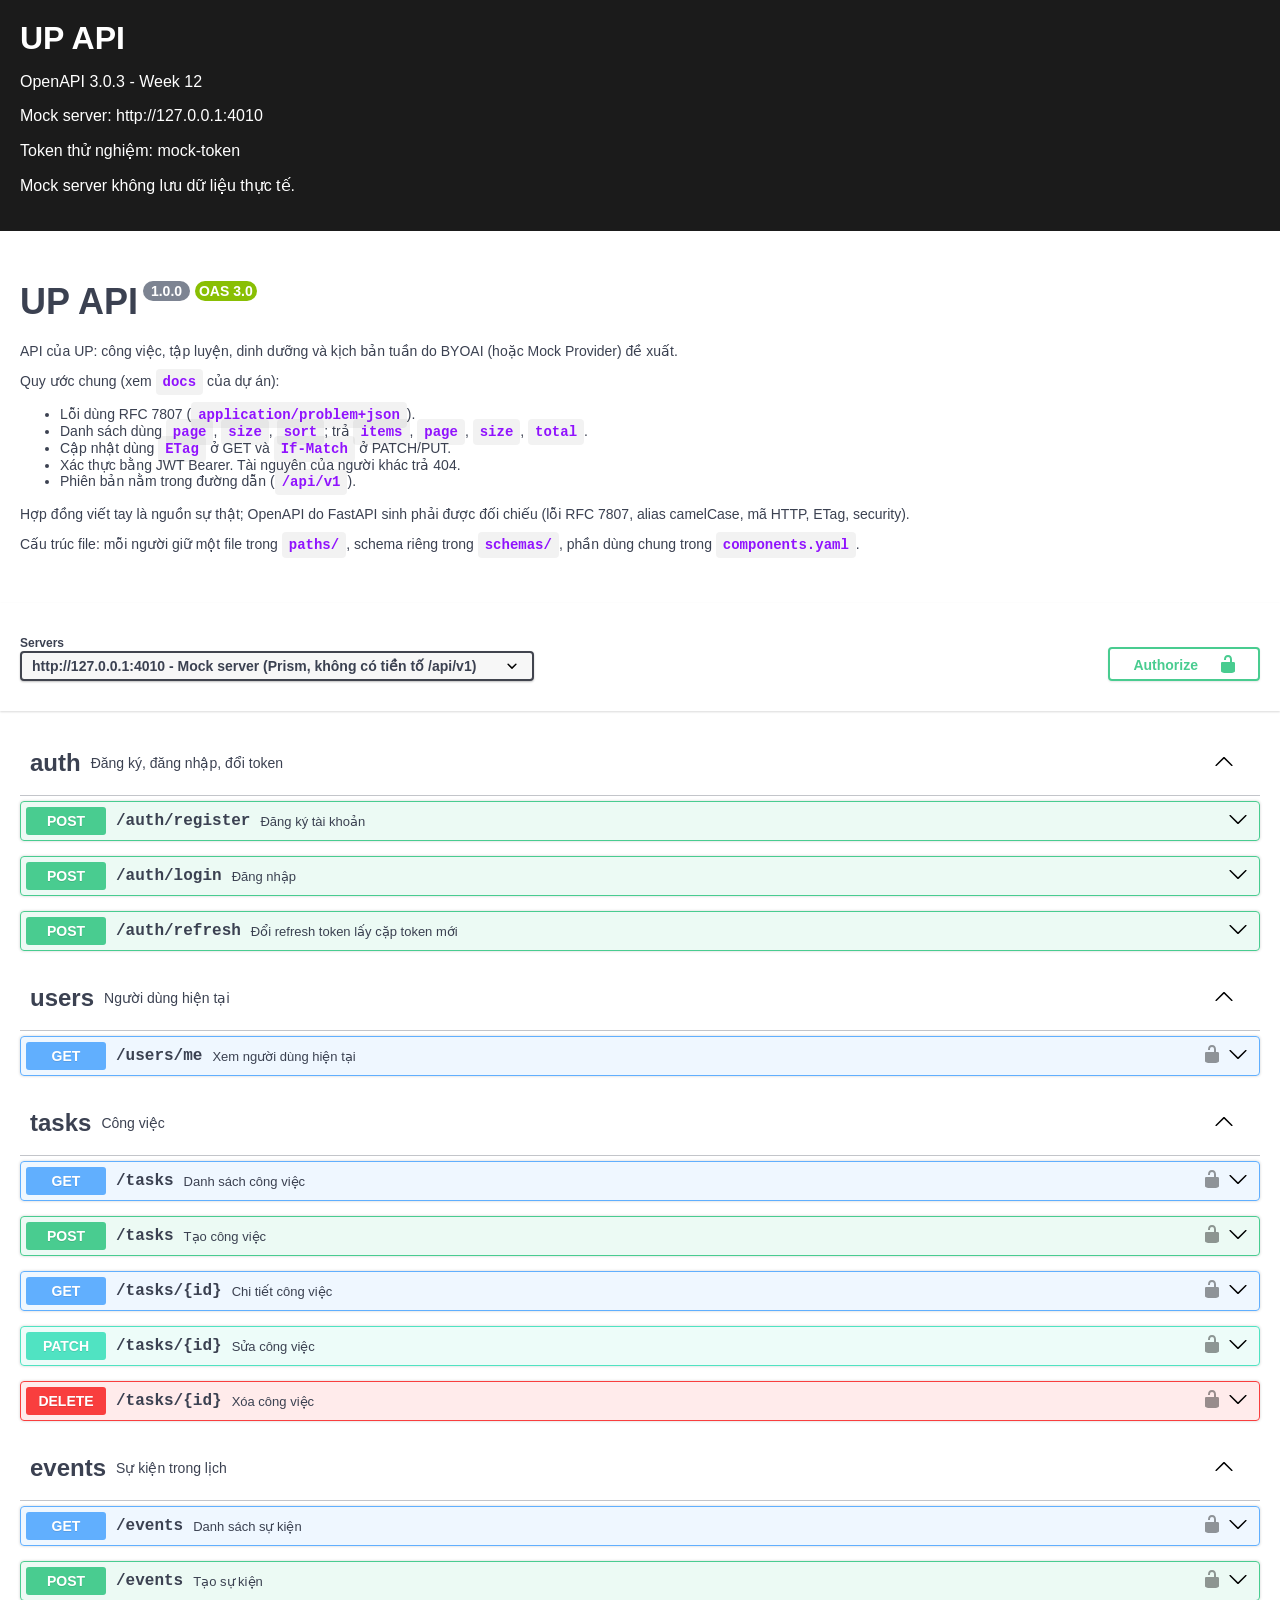
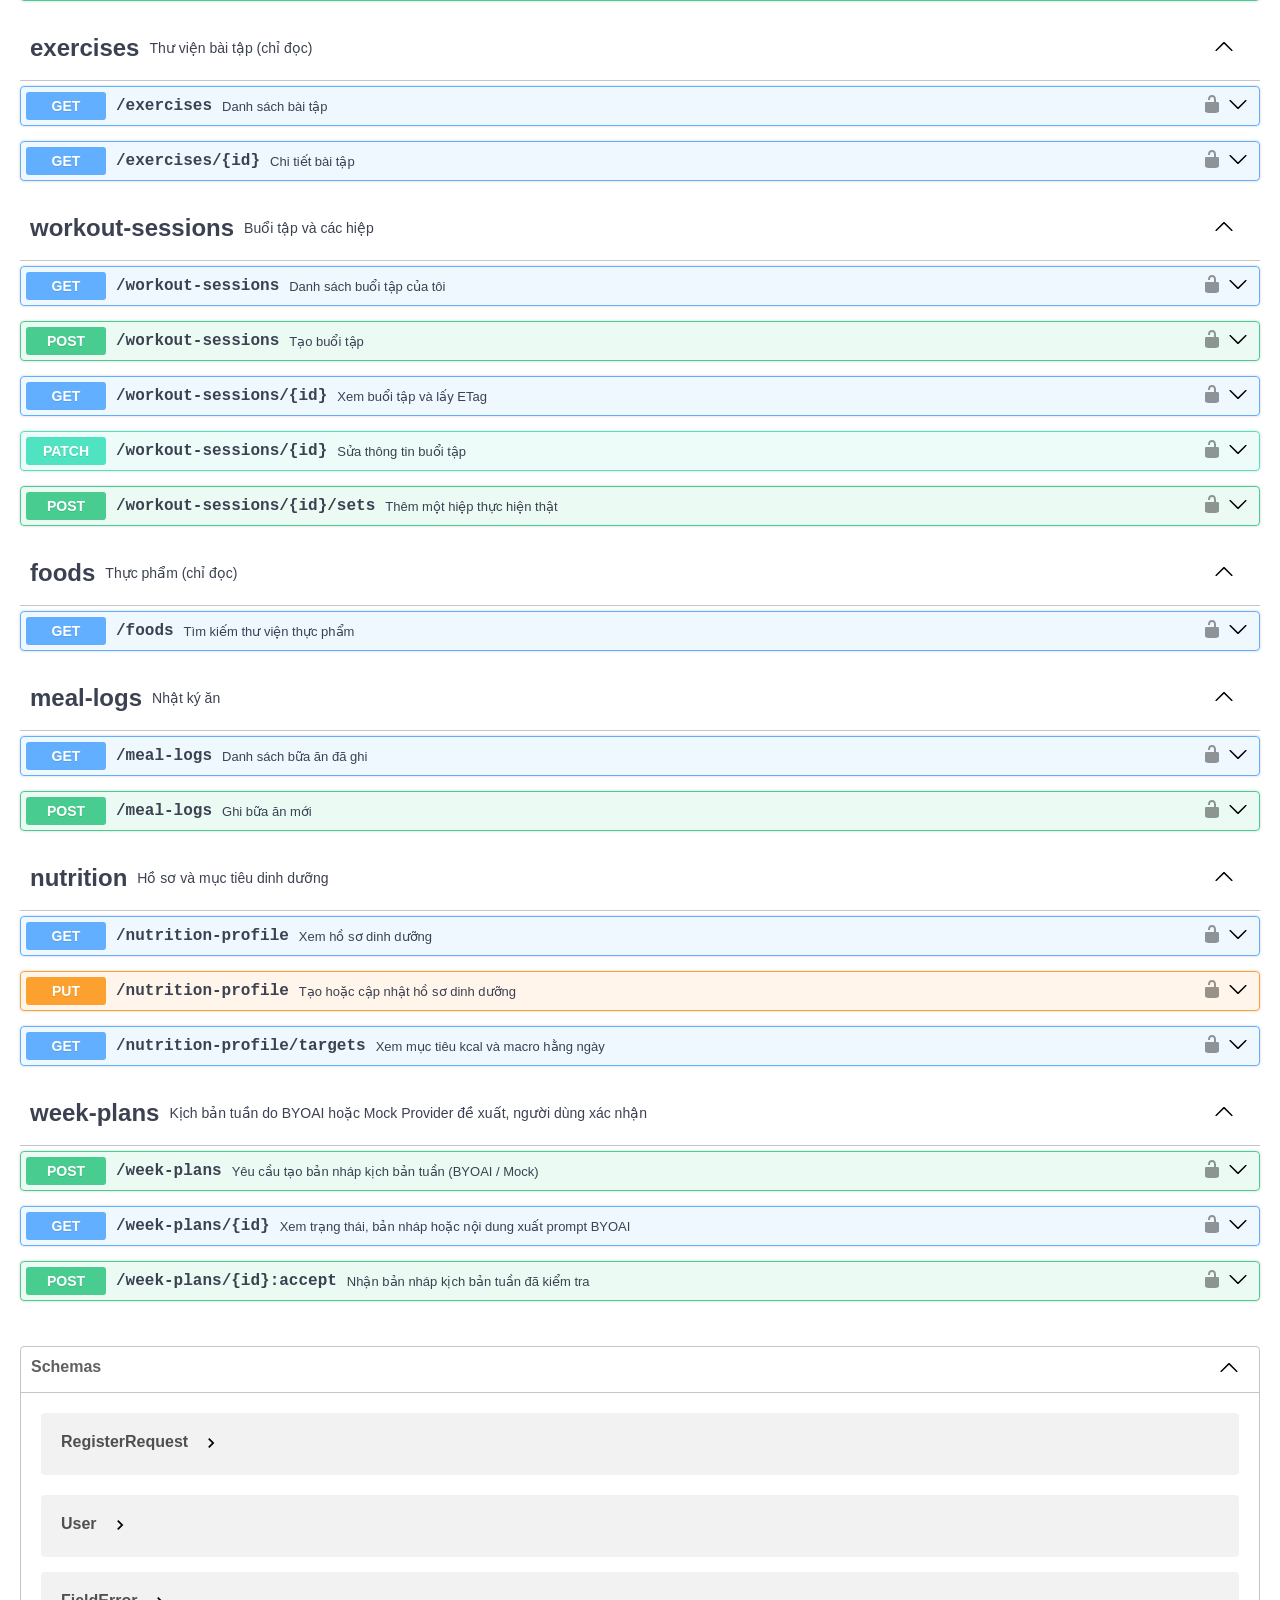
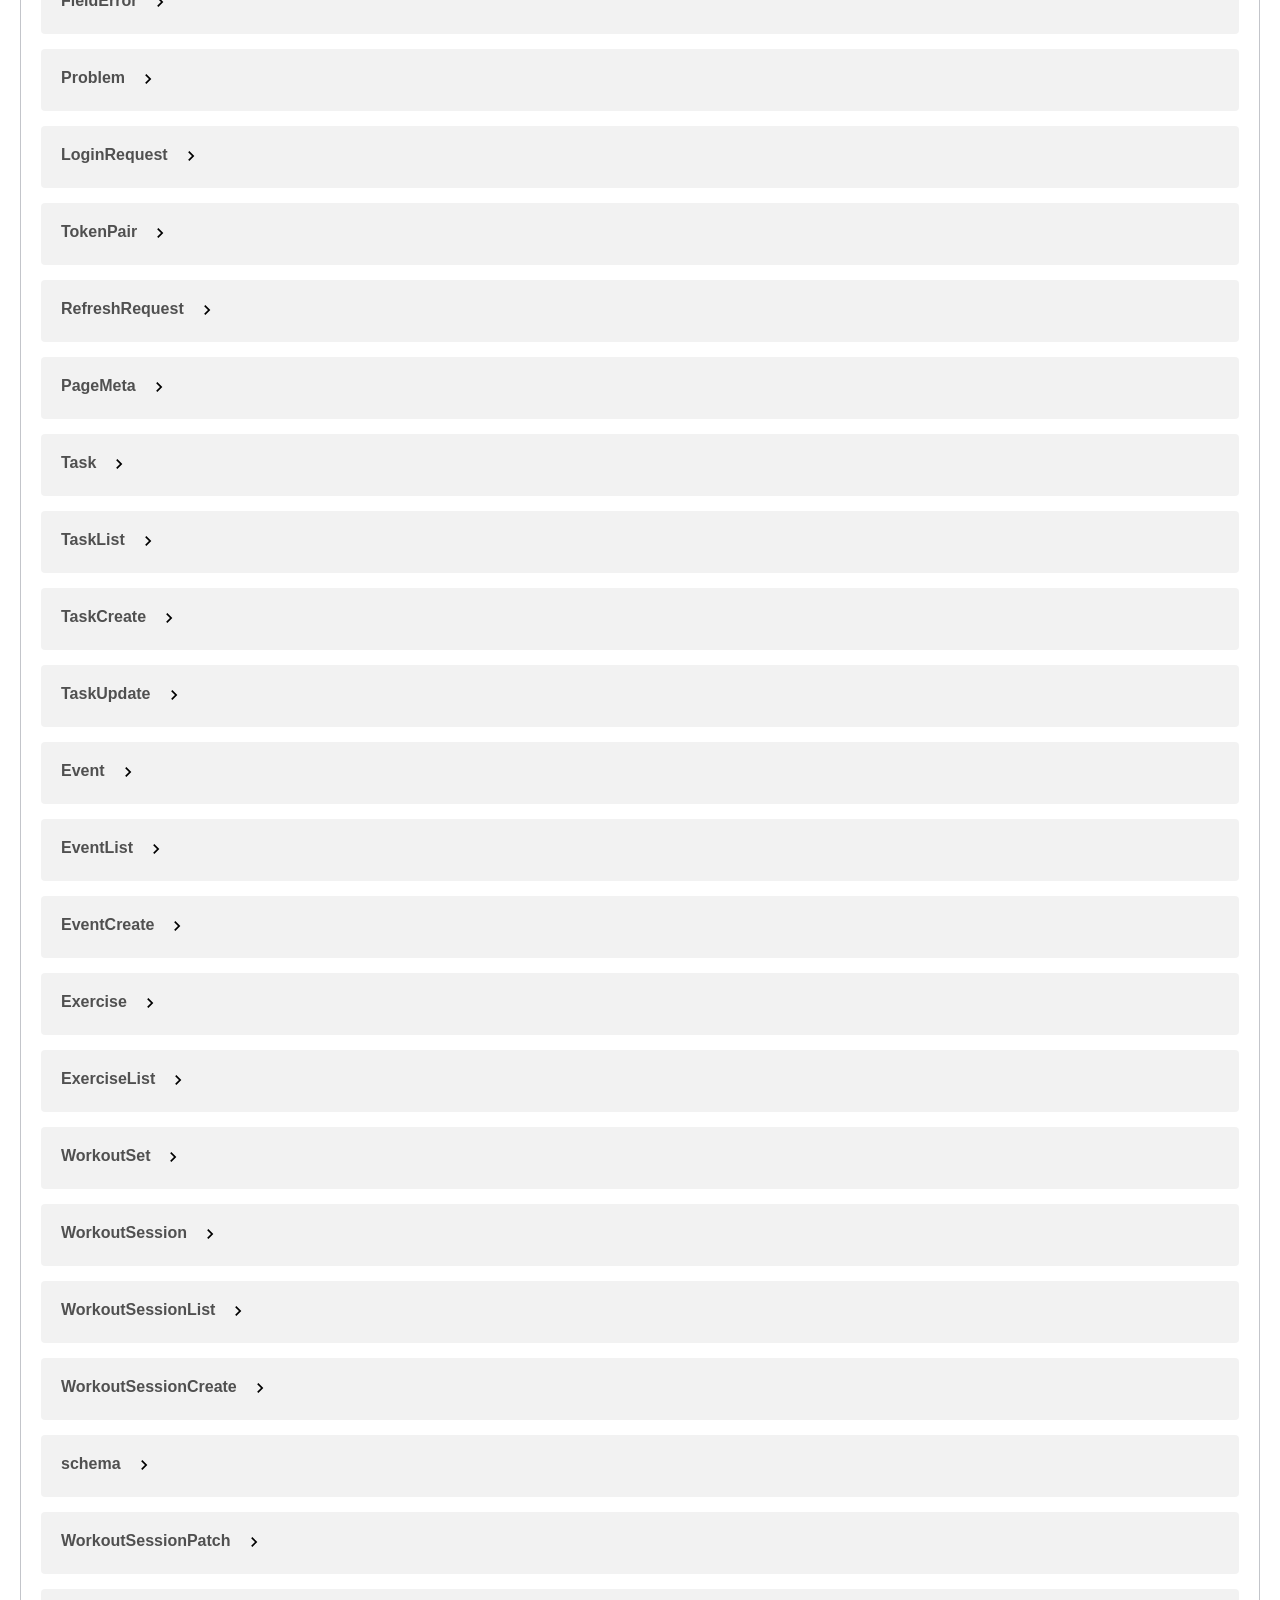
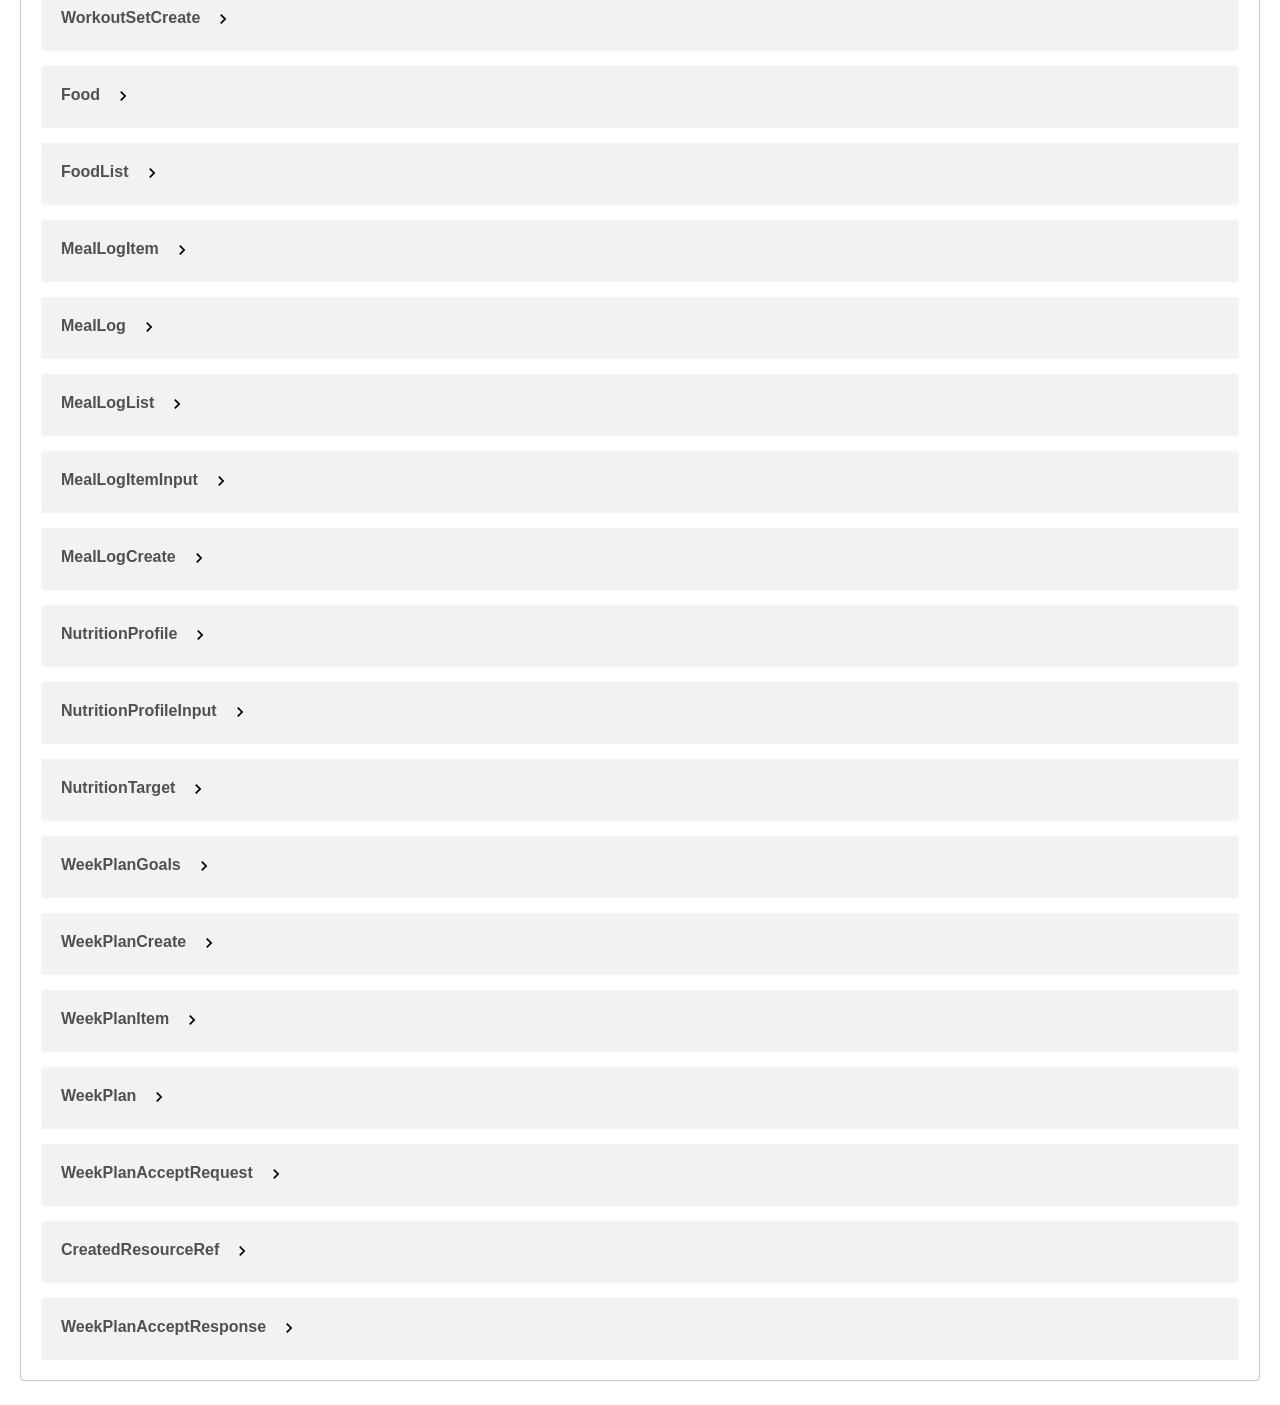
==== commit 7f1f349d: "docs: update Week 12 Fitness and Swagger evidence" ====
--- a/api/index.html
+++ b/api/index.html
@@ -1,31 +1,45 @@
-<!doctype html>
+<!DOCTYPE html>
 <html lang="vi">
 <head>
-  <meta charset="utf-8">
-  <meta name="viewport" content="width=device-width, initial-scale=1">
-  <title>UP API — Swagger UI Tuần 12</title>
-  <link rel="icon" href="data:,">
-  <link rel="stylesheet" href="./vendor/swagger-ui/swagger-ui.css">
-  <style>
-    body { margin: 0; background: #fafafa; }
-    .intro { padding: 20px max(20px, calc((100% - 1460px) / 2)); background: #0f172a; color: #f8fafc; font: 16px/1.6 system-ui, sans-serif; }
-    .intro h1 { font-size: 24px; margin: 0 0 8px; }
-    .intro p { margin: 4px 0; }
-    .intro a { color: #bae6fd; }
-    .intro code { color: #fde68a; }
-    .load-error { margin: 24px; color: #9f1239; font: 16px/1.6 system-ui, sans-serif; }
-  </style>
+    <meta charset="UTF-8">
+    <meta name="viewport" content="width=device-width, initial-scale=1">
+    <title>UP API - Swagger UI</title>
+
+    <link rel="stylesheet" href="./vendor/swagger-ui/swagger-ui.css">
+
+    <style>
+        body {
+            margin: 0;
+        }
+
+        header {
+            padding: 20px;
+            background: #1b1b1b;
+            color: white;
+            font-family: Arial, sans-serif;
+        }
+
+        header h1 {
+            margin: 0;
+        }
+    </style>
 </head>
 <body>
-  <header class="intro">
-    <h1>UP API — Hợp đồng Tuần 12</h1>
-    <p>Đây là tài liệu và mock. Prism không lưu dữ liệu hoặc kiểm quyền sở hữu thật.</p>
-    <p>Chạy mock tại <code>http://127.0.0.1:4010</code>. Authorize bằng chuỗi thử <code>mock-token</code>; không nhập token tài khoản thật.</p>
-    <p><a href="./README.md">Hướng dẫn chạy và kiểm tra</a> · <a href="./openapi.yaml">Spec nguồn</a> · <a href="../design/design.md">Thiết kế</a></p>
-  </header>
-  <main id="swagger-ui" aria-label="Tài liệu OpenAPI tương tác"></main>
-  <p id="load-error" class="load-error" role="alert" hidden>Không tải được Swagger UI hoặc hợp đồng. Hãy chạy HTTP server từ thư mục gốc UP và kiểm tra api/openapi.bundle.json đã được tạo.</p>
-  <script src="./vendor/swagger-ui/swagger-ui-bundle.js"></script>
-  <script src="./swagger-init.js"></script>
+    <header>
+        <h1>UP API</h1>
+        <p>OpenAPI 3.0.3 - Week 12</p>
+        <p>Mock server: http://127.0.0.1:4010</p>
+        <p>Token thử nghiệm: mock-token</p>
+        <p>Mock server không lưu dữ liệu thực tế.</p>
+    </header>
+
+    <div id="swagger-ui"></div>
+
+    <p id="load-error" role="alert" hidden>
+        Không tải được Swagger UI hoặc OpenAPI.
+    </p>
+
+    <script src="./vendor/swagger-ui/swagger-ui-bundle.js"></script>
+    <script src="./swagger-init.js"></script>
 </body>
 </html>
